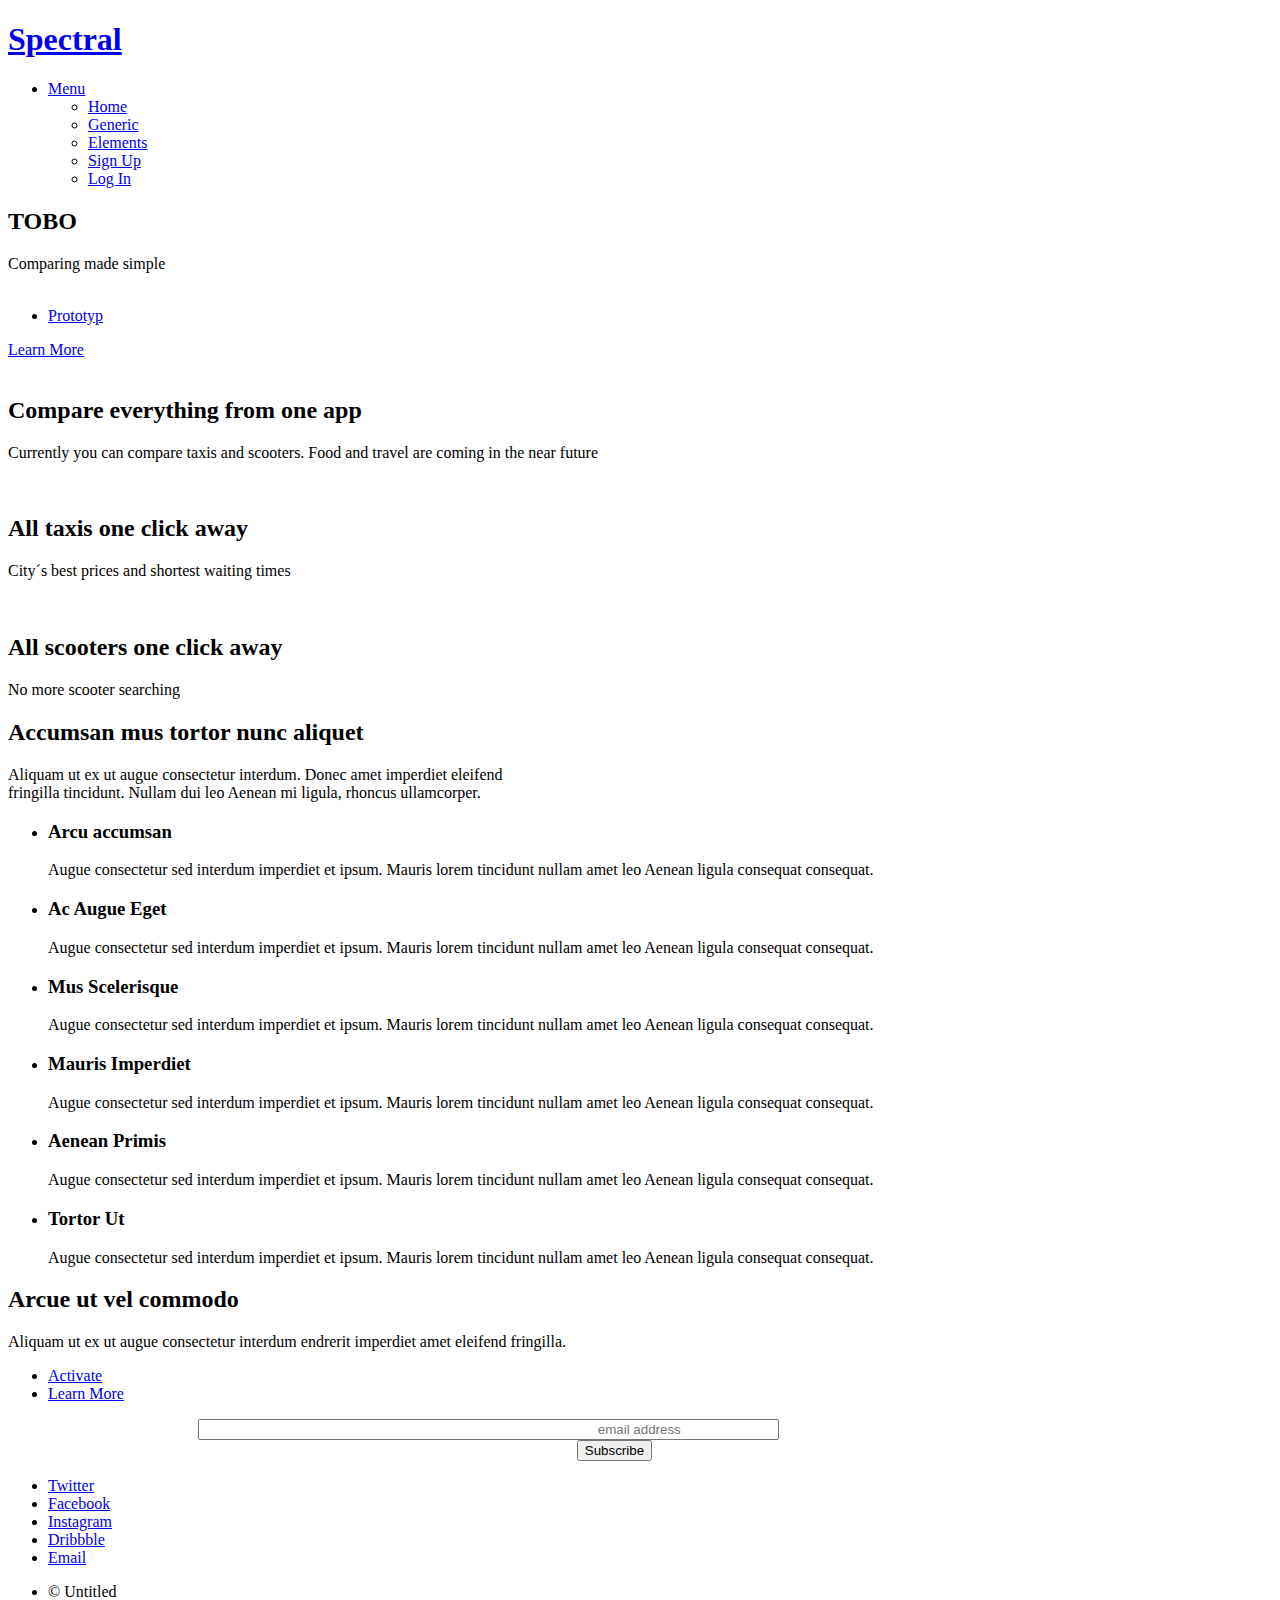
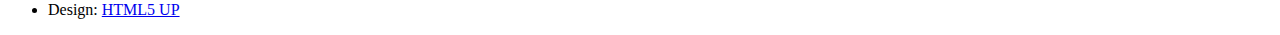
==== index.html @ f887eaf3 "Rename retroClothes.html to index.html" ====
<!DOCTYPE HTML>
<!--
	Spectral by HTML5 UP
	html5up.net | @ajlkn
	Free for personal and commercial use under the CCA 3.0 license (html5up.net/license)
-->
<html>
	<head>
		<title>Spectral by HTML5 UP</title>
		<meta charset="utf-8" />
		<meta name="viewport" content="width=device-width, initial-scale=1, user-scalable=no" />
		<link rel="stylesheet" href="assets/css/main.css" />
		<noscript><link rel="stylesheet" href="assets/css/noscript.css" /></noscript>


	</head>
	<body class="landing is-preload">

		<!-- Page Wrapper -->
			<div id="page-wrapper">

				<!-- Header -->
					<header id="header" class="alt">
						<h1><a href="index.html">Spectral</a></h1>
						<nav id="nav">
							<ul>
								<li class="special">
									<a href="#menu" class="menuToggle"><span>Menu</span></a>
									<div id="menu">
										<ul>
											<li><a href="index.html">Home</a></li>
											<li><a href="generic.html">Generic</a></li>
											<li><a href="elements.html">Elements</a></li>
											<li><a href="#">Sign Up</a></li>
											<li><a href="#">Log In</a></li>
										</ul>
									</div>
								</li>
							</ul>
						</nav>
					</header>

				<!-- Banner -->
					<section id="banner">
						<div class="inner">
							<h2>TOBO</h2>
							<p>Comparing made simple<br />
							<br />
							 </a></p>
							<ul class="actions special">
								<li><a href="https://www.figma.com/file/1Fi8ghWxecSUBvBiFcxGyB/Tobo?node-id=0%3A1" class="button primary">Prototyp</a></li>
							</ul>
						</div>
						<a href="#two" class="more scrolly">Learn More</a>
					</section>



				<!-- Two -->
					<section id="two" class="wrapper alt style2">
						<section class="spotlight">
							<div class="image"><img src="images/pic01.jpg" alt="" /></div><div class="content">
								<h2>Compare everything from one app<br />
								</h2>
								<p>Currently you can compare taxis and scooters. Food and travel are coming in the near future</p>
							</div>
						</section>
						<section class="spotlight">
							<div class="image"><img src="images/pic02.jpg" alt="" /></div><div class="content">
								<h2>All taxis one click away<br />
								</h2>
								<p>City´s best prices and shortest waiting times</p>
							</div>
						</section>
						<section class="spotlight">
							<div class="image"><img src="images/pic03.jpg" alt="" /></div><div class="content">
								<h2>All scooters one click away
								</h2>
								<p>No more scooter searching</p>
							</div>
						</section>
					</section>

				<!-- Three -->
					<section id="three" class="wrapper style3 special">
						<div class="inner">
							<header class="major">
								<h2>Accumsan mus tortor nunc aliquet</h2>
								<p>Aliquam ut ex ut augue consectetur interdum. Donec amet imperdiet eleifend<br />
								fringilla tincidunt. Nullam dui leo Aenean mi ligula, rhoncus ullamcorper.</p>
							</header>
							<ul class="features">
								<li class="icon fa-paper-plane">
									<h3>Arcu accumsan</h3>
									<p>Augue consectetur sed interdum imperdiet et ipsum. Mauris lorem tincidunt nullam amet leo Aenean ligula consequat consequat.</p>
								</li>
								<li class="icon solid fa-laptop">
									<h3>Ac Augue Eget</h3>
									<p>Augue consectetur sed interdum imperdiet et ipsum. Mauris lorem tincidunt nullam amet leo Aenean ligula consequat consequat.</p>
								</li>
								<li class="icon solid fa-code">
									<h3>Mus Scelerisque</h3>
									<p>Augue consectetur sed interdum imperdiet et ipsum. Mauris lorem tincidunt nullam amet leo Aenean ligula consequat consequat.</p>
								</li>
								<li class="icon solid fa-headphones-alt">
									<h3>Mauris Imperdiet</h3>
									<p>Augue consectetur sed interdum imperdiet et ipsum. Mauris lorem tincidunt nullam amet leo Aenean ligula consequat consequat.</p>
								</li>
								<li class="icon fa-heart">
									<h3>Aenean Primis</h3>
									<p>Augue consectetur sed interdum imperdiet et ipsum. Mauris lorem tincidunt nullam amet leo Aenean ligula consequat consequat.</p>
								</li>
								<li class="icon fa-flag">
									<h3>Tortor Ut</h3>
									<p>Augue consectetur sed interdum imperdiet et ipsum. Mauris lorem tincidunt nullam amet leo Aenean ligula consequat consequat.</p>
								</li>
							</ul>
						</div>
					</section>

				<!-- CTA -->
					<section id="cta" class="wrapper style4">
						<div class="inner">
							<header>
								<h2>Arcue ut vel commodo</h2>
								<p>Aliquam ut ex ut augue consectetur interdum endrerit imperdiet amet eleifend fringilla.</p>
							</header>
							<ul class="actions stacked">
								<li><a href="#" class="button fit primary">Activate</a></li>
								<li><a href="#" class="button fit">Learn More</a></li>
							</ul>
						</div>

<div id="mc_embed_signup",">
<form action="https://github.us18.list-manage.com/subscribe/post?u=b7406a3028d9f84691d7f7e9d&amp;id=0573fe9716" method="post" id="mc-embedded-subscribe-form" name="mc-embedded-subscribe-form" class="validate" target="_blank" novalidate>
    <div id="mc_embed_signup_scroll" style= "padding-left:15%; padding-right:15%">
	<input type="email" value="" name="EMAIL" class="email" id="mce-EMAIL" placeholder="email address" required style= "padding-left:45%">
    <!-- real people should not fill this in and expect good things - do not remove this or risk form bot signups-->
    <div style="position: absolute; left: -5000px;" aria-hidden="true"><input type="text" name="b_b7406a3028d9f84691d7f7e9d_0573fe9716" tabindex="-1" value=""></div>
	</div>
    <div class="clear", style= "padding-left:45%"><input type="submit" value="Subscribe" name="subscribe" id="mc-embedded-subscribe" class="button"></div>
    
</form>
</div>

<!--End mc_embed_signup-->

				<!-- Footer -->
					<footer id="footer">
						<ul class="icons">
							<li><a href="#" class="icon brands fa-twitter"><span class="label">Twitter</span></a></li>
							<li><a href="#" class="icon brands fa-facebook-f"><span class="label">Facebook</span></a></li>
							<li><a href="#" class="icon brands fa-instagram"><span class="label">Instagram</span></a></li>
							<li><a href="#" class="icon brands fa-dribbble"><span class="label">Dribbble</span></a></li>
							<li><a href="#" class="icon solid fa-envelope"><span class="label">Email</span></a></li>
						</ul>
						<ul class="copyright">
							<li>&copy; Untitled</li><li>Design: <a href="http://html5up.net">HTML5 UP</a></li>
						</ul>
					</footer>

			</div>

		<!-- Scripts -->
			<script src="assets/js/jquery.min.js"></script>
			<script src="assets/js/jquery.scrollex.min.js"></script>
			<script src="assets/js/jquery.scrolly.min.js"></script>
			<script src="assets/js/browser.min.js"></script>
			<script src="assets/js/breakpoints.min.js"></script>
			<script src="assets/js/util.js"></script>
			<script src="assets/js/main.js"></script>

	</body>
</html>
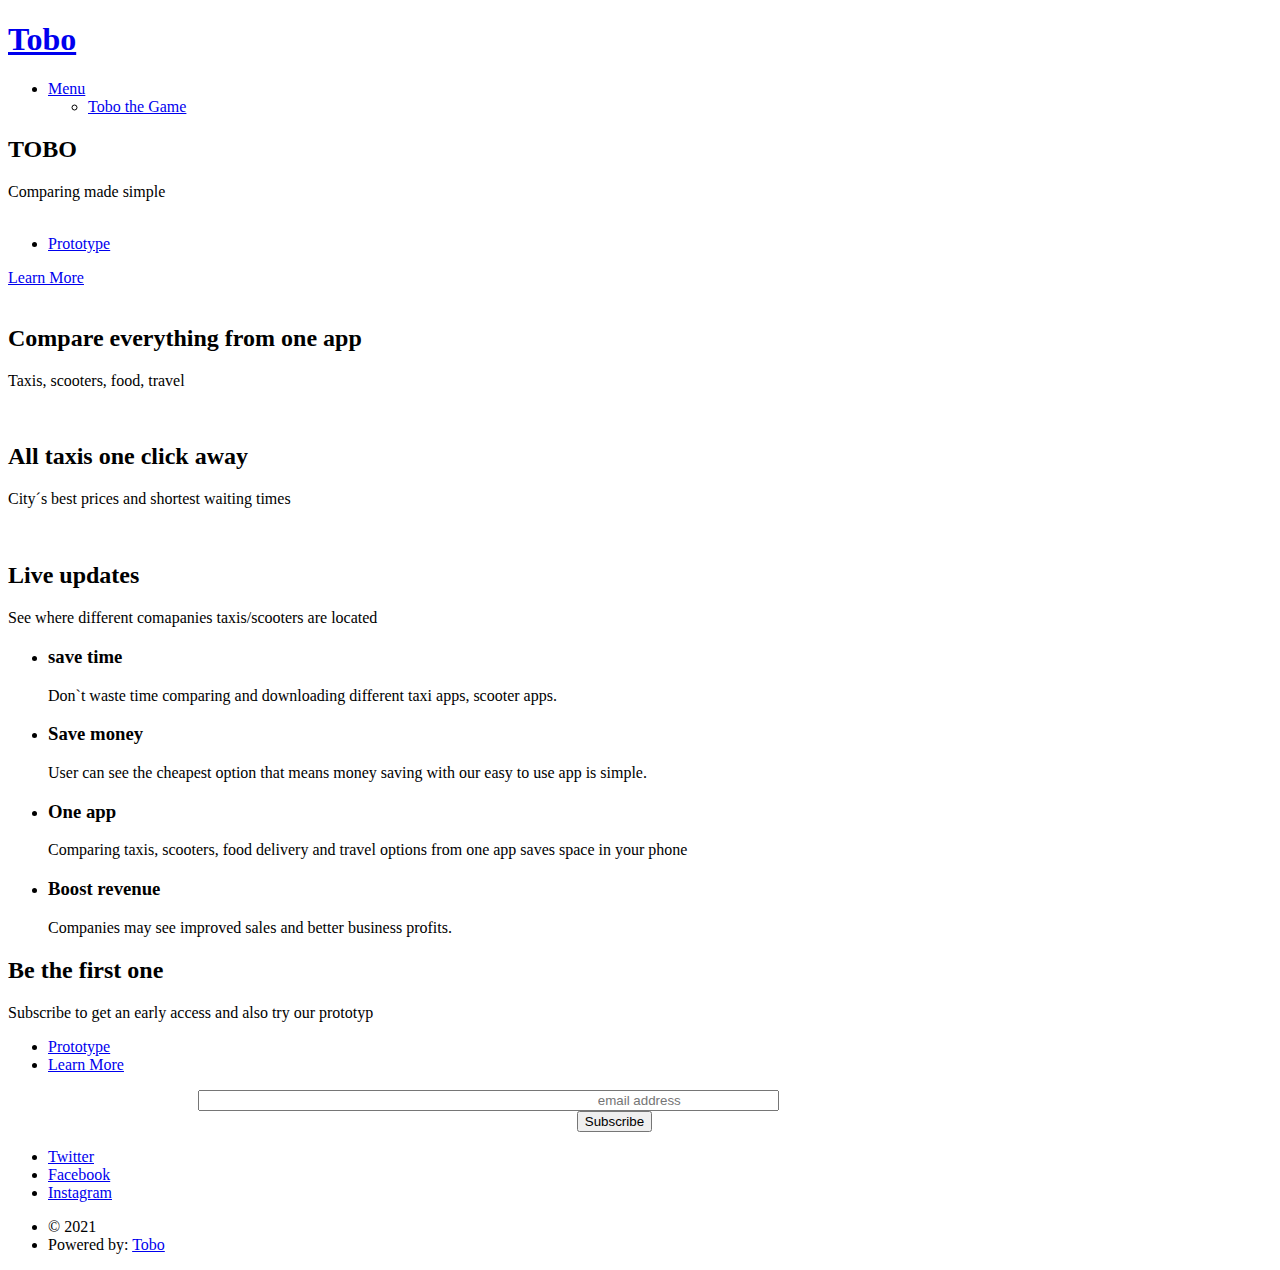
==== commit 4d1da0e5: "Rename Tobo/index.html to index.html" ====
--- a/index.html
+++ b/index.html
@@ -6,12 +6,21 @@
 -->
 <html>
 	<head>
-		<title>Spectral by HTML5 UP</title>
+		<title>Tobo</title>
 		<meta charset="utf-8" />
 		<meta name="viewport" content="width=device-width, initial-scale=1, user-scalable=no" />
 		<link rel="stylesheet" href="assets/css/main.css" />
 		<noscript><link rel="stylesheet" href="assets/css/noscript.css" /></noscript>
+		<script src="https://code.jquery.com/jquery-3.5.0.js"></script>
+		<!-- Global site tag (gtag.js) - Google Analytics -->
+		<script async src="https://www.googletagmanager.com/gtag/js?id=G-EJPF7W5086"></script>
+		<script>
+		  window.dataLayer = window.dataLayer || [];
+		  function gtag(){dataLayer.push(arguments);}
+		  gtag('js', new Date());
 
+		  gtag('config', 'G-EJPF7W5086');
+		</script>
 
 	</head>
 	<body class="landing is-preload">
@@ -21,20 +30,20 @@
 
 				<!-- Header -->
 					<header id="header" class="alt">
-						<h1><a href="index.html">Spectral</a></h1>
+						<h1><a href="index.html">Tobo</a></h1>
 						<nav id="nav">
 							<ul>
 								<li class="special">
 									<a href="#menu" class="menuToggle"><span>Menu</span></a>
 									<div id="menu">
 										<ul>
-											<li><a href="index.html">Home</a></li>
-											<li><a href="generic.html">Generic</a></li>
+											<li><a href="ToboTheGame.html">Tobo the Game</a></li>
+											<!-- <li><a href="generic.html">Generic</a></li>
 											<li><a href="elements.html">Elements</a></li>
 											<li><a href="#">Sign Up</a></li>
-											<li><a href="#">Log In</a></li>
+											<li><a href="#">Log In</a></li>-->
 										</ul>
-									</div>
+									</div> 
 								</li>
 							</ul>
 						</nav>
@@ -47,8 +56,11 @@
 							<p>Comparing made simple<br />
 							<br />
 							 </a></p>
+							<!--<ul class="actions special">
+								<li><a href="https://www.figma.com/file/1Fi8ghWxecSUBvBiFcxGyB/Tobo?node-id=0%3A1" class="button primary">Prototype</a></li>
+							</ul> -->
 							<ul class="actions special">
-								<li><a href="https://www.figma.com/file/1Fi8ghWxecSUBvBiFcxGyB/Tobo?node-id=0%3A1" class="button primary">Prototyp</a></li>
+								<li><a href="https://simplytobo.github.io/tobo/" class="button primary">Prototype</a></li>
 							</ul>
 						</div>
 						<a href="#two" class="more scrolly">Learn More</a>
@@ -62,7 +74,7 @@
 							<div class="image"><img src="images/pic01.jpg" alt="" /></div><div class="content">
 								<h2>Compare everything from one app<br />
 								</h2>
-								<p>Currently you can compare taxis and scooters. Food and travel are coming in the near future</p>
+								<p>Taxis, scooters, food, travel </p>
 							</div>
 						</section>
 						<section class="spotlight">
@@ -74,9 +86,9 @@
 						</section>
 						<section class="spotlight">
 							<div class="image"><img src="images/pic03.jpg" alt="" /></div><div class="content">
-								<h2>All scooters one click away
+								<h2>Live updates
 								</h2>
-								<p>No more scooter searching</p>
+								<p>See where different comapanies taxis/scooters are located</p>
 							</div>
 						</section>
 					</section>
@@ -84,36 +96,25 @@
 				<!-- Three -->
 					<section id="three" class="wrapper style3 special">
 						<div class="inner">
-							<header class="major">
-								<h2>Accumsan mus tortor nunc aliquet</h2>
-								<p>Aliquam ut ex ut augue consectetur interdum. Donec amet imperdiet eleifend<br />
-								fringilla tincidunt. Nullam dui leo Aenean mi ligula, rhoncus ullamcorper.</p>
-							</header>
+
 							<ul class="features">
 								<li class="icon fa-paper-plane">
-									<h3>Arcu accumsan</h3>
-									<p>Augue consectetur sed interdum imperdiet et ipsum. Mauris lorem tincidunt nullam amet leo Aenean ligula consequat consequat.</p>
+									<h3>save time</h3>
+									<p>Don`t waste time comparing and downloading different taxi apps, scooter apps.</p>
 								</li>
 								<li class="icon solid fa-laptop">
-									<h3>Ac Augue Eget</h3>
-									<p>Augue consectetur sed interdum imperdiet et ipsum. Mauris lorem tincidunt nullam amet leo Aenean ligula consequat consequat.</p>
+									<h3>Save money</h3>
+									<p>User can see the cheapest option that means money saving with our easy to use app is simple. </p>
 								</li>
 								<li class="icon solid fa-code">
-									<h3>Mus Scelerisque</h3>
-									<p>Augue consectetur sed interdum imperdiet et ipsum. Mauris lorem tincidunt nullam amet leo Aenean ligula consequat consequat.</p>
+									<h3>One app</h3>
+									<p>Comparing taxis, scooters, food delivery and travel options from one app saves space in your phone</p>
 								</li>
 								<li class="icon solid fa-headphones-alt">
-									<h3>Mauris Imperdiet</h3>
-									<p>Augue consectetur sed interdum imperdiet et ipsum. Mauris lorem tincidunt nullam amet leo Aenean ligula consequat consequat.</p>
+									<h3>Boost revenue</h3>
+									<p>Companies may see improved sales and better business profits.</p>
 								</li>
-								<li class="icon fa-heart">
-									<h3>Aenean Primis</h3>
-									<p>Augue consectetur sed interdum imperdiet et ipsum. Mauris lorem tincidunt nullam amet leo Aenean ligula consequat consequat.</p>
-								</li>
-								<li class="icon fa-flag">
-									<h3>Tortor Ut</h3>
-									<p>Augue consectetur sed interdum imperdiet et ipsum. Mauris lorem tincidunt nullam amet leo Aenean ligula consequat consequat.</p>
-								</li>
+							
 							</ul>
 						</div>
 					</section>
@@ -122,40 +123,55 @@
 					<section id="cta" class="wrapper style4">
 						<div class="inner">
 							<header>
-								<h2>Arcue ut vel commodo</h2>
-								<p>Aliquam ut ex ut augue consectetur interdum endrerit imperdiet amet eleifend fringilla.</p>
+								<h2>Be the first one</h2>
+								<p>Subscribe to get an early access and also try our prototyp</p>
 							</header>
 							<ul class="actions stacked">
-								<li><a href="#" class="button fit primary">Activate</a></li>
+								<li><a href="https://www.figma.com/proto/1Fi8ghWxecSUBvBiFcxGyB/Tobo?node-id=1%3A293&scaling=scale-down" class="button fit primary">Prototype</a></li>
 								<li><a href="#" class="button fit">Learn More</a></li>
 							</ul>
 						</div>
+						<div id="myDIV">
+						</div>
+						<div id="mc_embed_signup",">
+							<form action="https://github.us18.list-manage.com/subscribe/post?u=b7406a3028d9f84691d7f7e9d&amp;id=0573fe9716" method="post" id="mc-embedded-subscribe-form" name="mc-embedded-subscribe-form" class="validate" target="_blank" novalidate>
+										<div id="mc_embed_signup_scroll" style= "padding-left:15%; padding-right:15%">
+										<input type="email" value="" name="EMAIL" class="email" id="mce-EMAIL" placeholder="email address" required style= "padding-left:45%">
+										<!-- real people should not fill this in and expect good things - do not remove this or risk form bot signups-->
+										<div style="position: absolute; left: -5000px;" aria-hidden="true"><input type="text" name="b_b7406a3028d9f84691d7f7e9d_0573fe9716" tabindex="-1" value=""></div>
+										</div>
+								<div class="clear", style= "padding-left:45%"><input type="submit" value="Subscribe" name="subscribe" id="mc-embedded-subscribe" onclick="Sremove()" class="button"></div>
 
-<div id="mc_embed_signup",">
-<form action="https://github.us18.list-manage.com/subscribe/post?u=b7406a3028d9f84691d7f7e9d&amp;id=0573fe9716" method="post" id="mc-embedded-subscribe-form" name="mc-embedded-subscribe-form" class="validate" target="_blank" novalidate>
-    <div id="mc_embed_signup_scroll" style= "padding-left:15%; padding-right:15%">
-	<input type="email" value="" name="EMAIL" class="email" id="mce-EMAIL" placeholder="email address" required style= "padding-left:45%">
-    <!-- real people should not fill this in and expect good things - do not remove this or risk form bot signups-->
-    <div style="position: absolute; left: -5000px;" aria-hidden="true"><input type="text" name="b_b7406a3028d9f84691d7f7e9d_0573fe9716" tabindex="-1" value=""></div>
-	</div>
-    <div class="clear", style= "padding-left:45%"><input type="submit" value="Subscribe" name="subscribe" id="mc-embedded-subscribe" class="button"></div>
-    
-</form>
-</div>
+							</form>
+						</div>
+<script>
+el = document.getElementById("mc_embed_signup");
+function Sremove(){
+setTimeout(function(){
+el.remove();
+var para = document.createElement("p");
+para.innerHTML = "Thank you for subscribing!";
+console.log(para);
+document.getElementById("myDIV").appendChild(para);
+}, 100)
+}
+
+
+</script>
 
 <!--End mc_embed_signup-->
 
 				<!-- Footer -->
 					<footer id="footer">
 						<ul class="icons">
-							<li><a href="#" class="icon brands fa-twitter"><span class="label">Twitter</span></a></li>
-							<li><a href="#" class="icon brands fa-facebook-f"><span class="label">Facebook</span></a></li>
-							<li><a href="#" class="icon brands fa-instagram"><span class="label">Instagram</span></a></li>
-							<li><a href="#" class="icon brands fa-dribbble"><span class="label">Dribbble</span></a></li>
-							<li><a href="#" class="icon solid fa-envelope"><span class="label">Email</span></a></li>
+							<li><a href="https://twitter.com/elonmusk" class="icon brands fa-twitter"><span class="label">Twitter</span></a></li>
+							<li><a href="https://www.facebook.com/Tobo-102965098347742Tobo" class="icon brands fa-facebook-f"><span class="label">Facebook</span></a></li>
+							<li><a href="https://www.instagram.com/simply_tobo/" class="icon brands fa-instagram"><span class="label">Instagram</span></a></li>
+							<!-- <li><a href="#" class="icon brands fa-dribbble"><span class="label">Dribbble</span></a></li>
+							<li><a href="#" class="icon solid fa-envelope"><span class="label">Email</span></a></li>-->
 						</ul>
 						<ul class="copyright">
-							<li>&copy; Untitled</li><li>Design: <a href="http://html5up.net">HTML5 UP</a></li>
+							<li>&copy; 2021</li><li>Powered by: <a href="https://www.facebook.com/Tobo-102965098347742Tobo">Tobo</a></li>
 						</ul>
 					</footer>
 
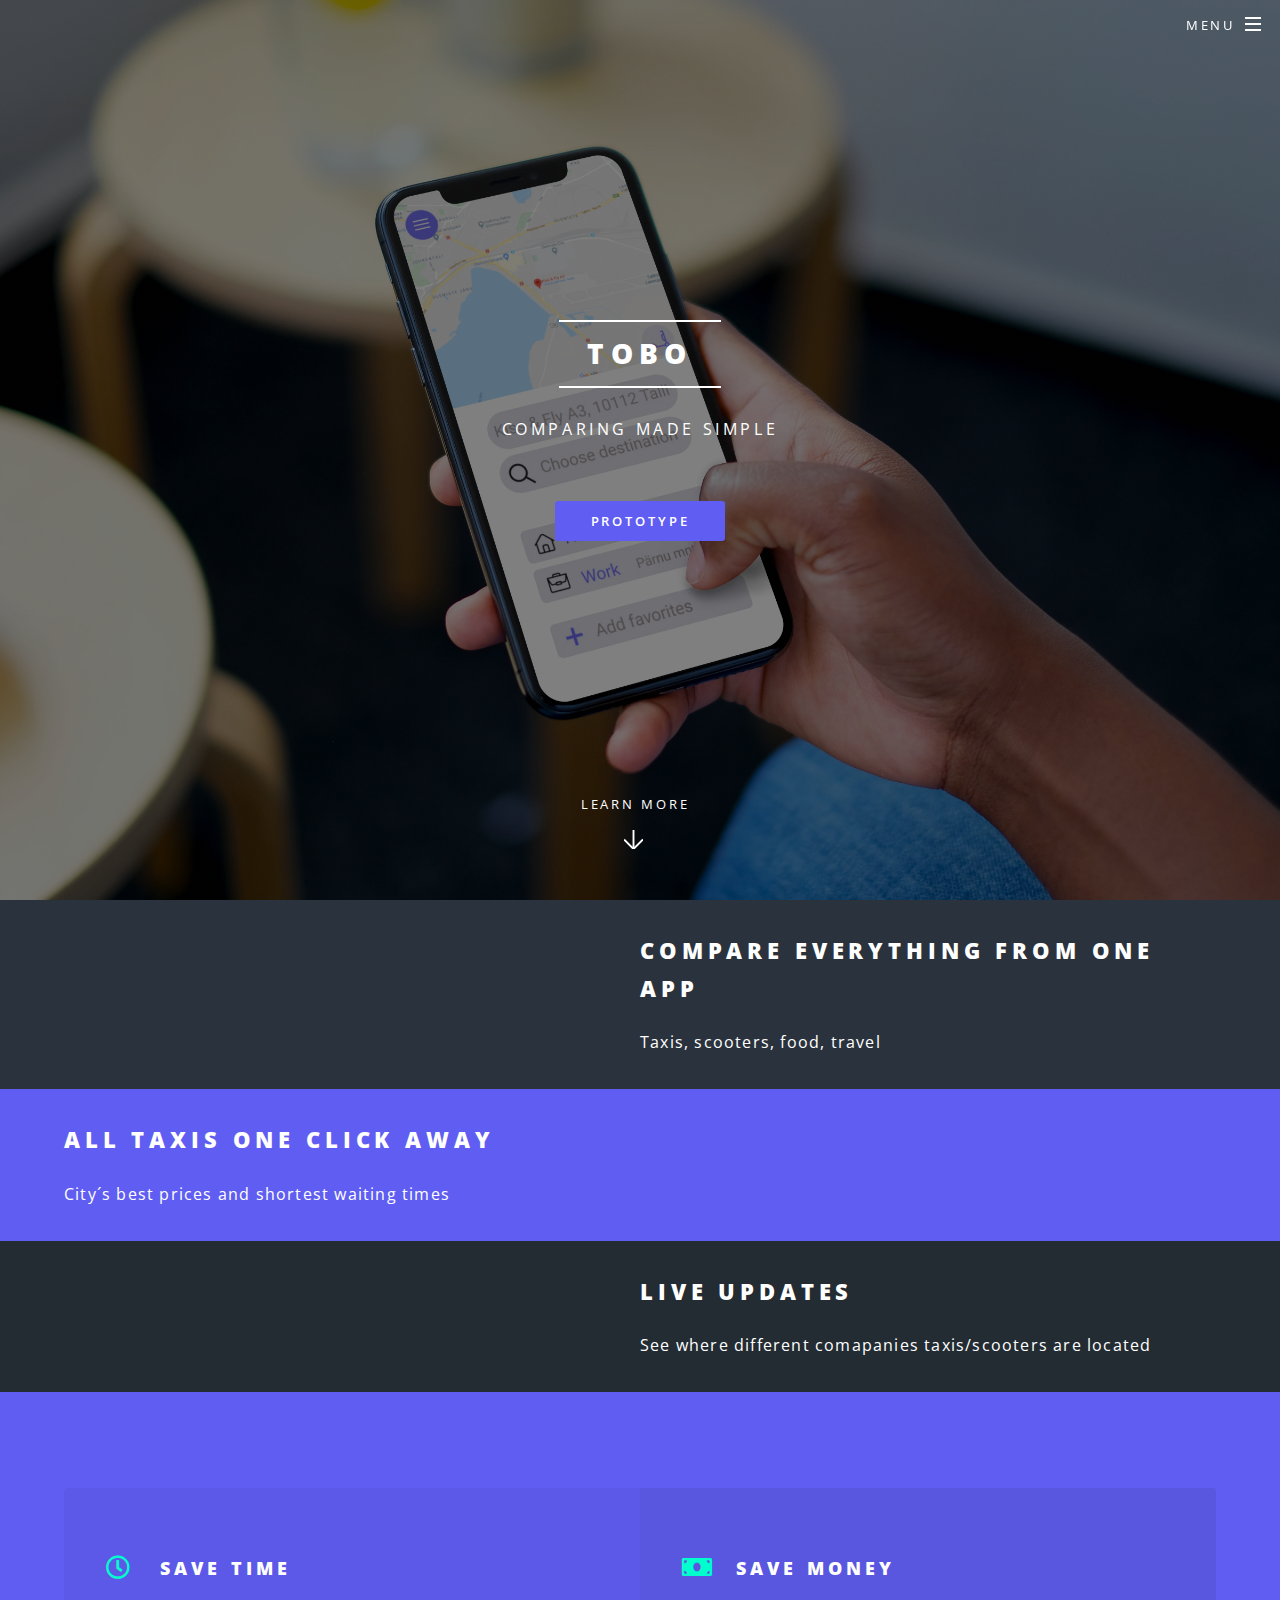
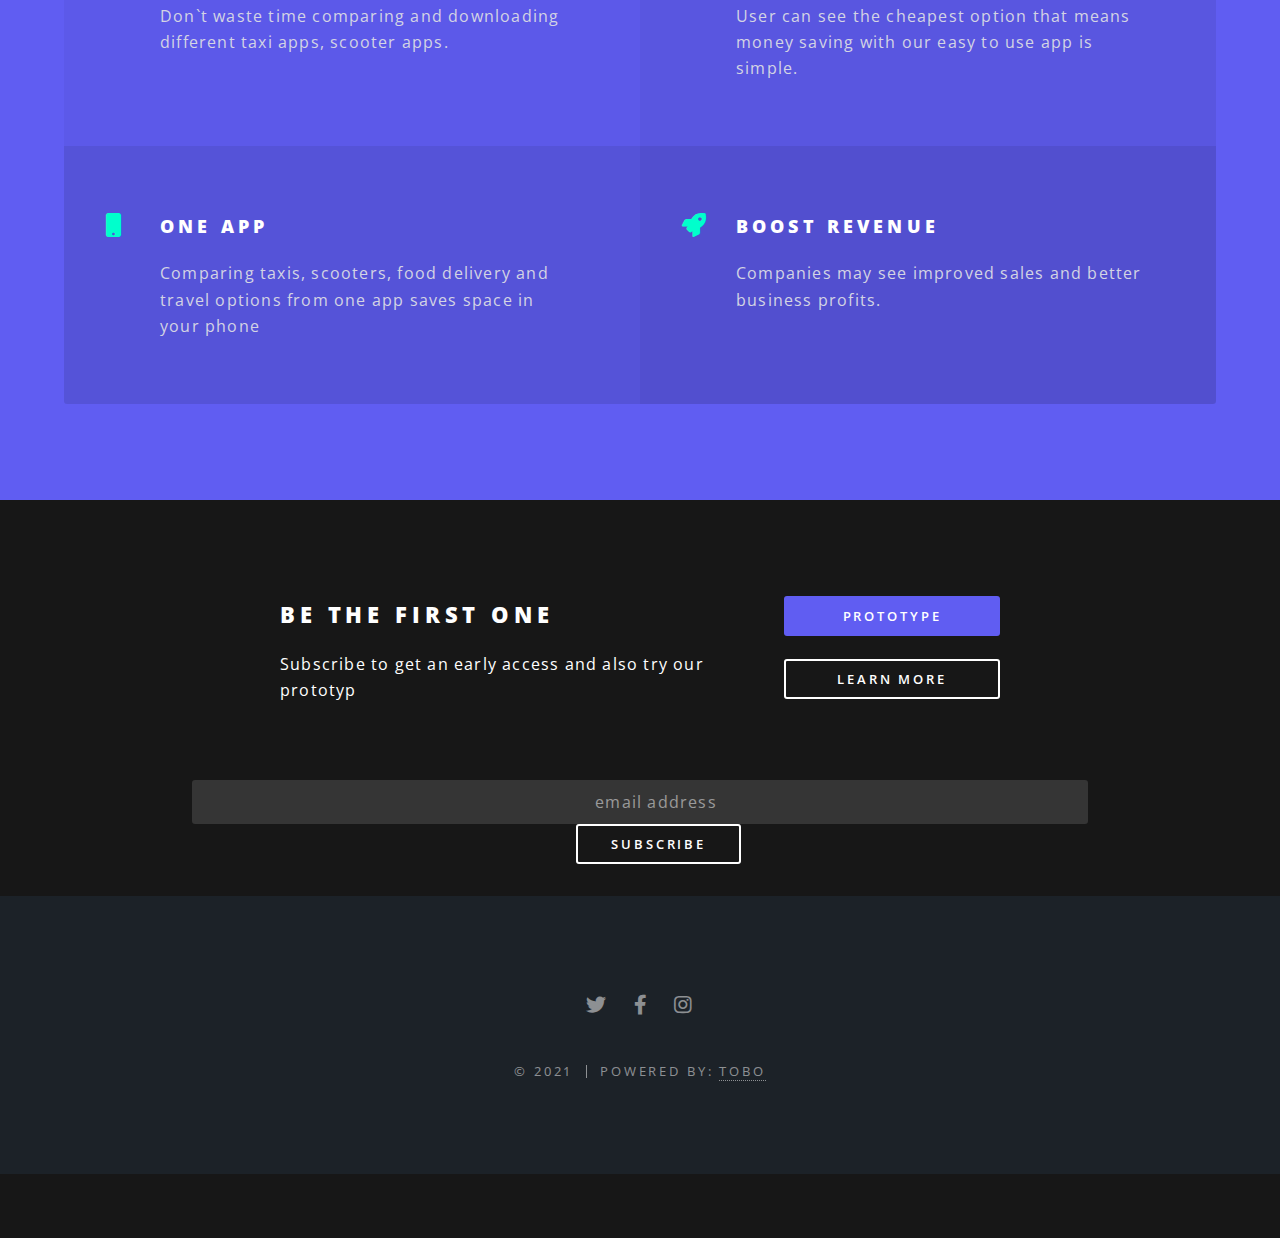
==== commit c1bd4018: "Update index.html" ====
--- a/index.html
+++ b/index.html
@@ -9,8 +9,8 @@
 		<title>Tobo</title>
 		<meta charset="utf-8" />
 		<meta name="viewport" content="width=device-width, initial-scale=1, user-scalable=no" />
-		<link rel="stylesheet" href="assets/css/main.css" />
-		<noscript><link rel="stylesheet" href="assets/css/noscript.css" /></noscript>
+		<link rel="stylesheet" href="Tobo/assets/css/main.css" />
+		<noscript><link rel="stylesheet" href="Tobo/assets/css/noscript.css" /></noscript>
 		<script src="https://code.jquery.com/jquery-3.5.0.js"></script>
 		<!-- Global site tag (gtag.js) - Google Analytics -->
 		<script async src="https://www.googletagmanager.com/gtag/js?id=G-EJPF7W5086"></script>
@@ -178,13 +178,13 @@
 			</div>
 
 		<!-- Scripts -->
-			<script src="assets/js/jquery.min.js"></script>
-			<script src="assets/js/jquery.scrollex.min.js"></script>
-			<script src="assets/js/jquery.scrolly.min.js"></script>
-			<script src="assets/js/browser.min.js"></script>
-			<script src="assets/js/breakpoints.min.js"></script>
-			<script src="assets/js/util.js"></script>
-			<script src="assets/js/main.js"></script>
+			<script src="Tobo/assets/js/jquery.min.js"></script>
+			<script src="Tobo/assets/js/jquery.scrollex.min.js"></script>
+			<script src="Tobo/assets/js/jquery.scrolly.min.js"></script>
+			<script src="Tobo/assets/js/browser.min.js"></script>
+			<script src="Tobo/assets/js/breakpoints.min.js"></script>
+			<script src="Tobo/assets/js/util.js"></script>
+			<script src="Tobo/assets/js/main.js"></script>
 
 	</body>
 </html>
--- a/Tobo/assets/css/main.css
+++ b/Tobo/assets/css/main.css
@@ -0,0 +1,4018 @@
+@import url(fontawesome-all.min.css);
+@import url("https://fonts.googleapis.com/css?family=Open+Sans:400,400italic,600,600italic,800,800italic");
+
+/*
+	Spectral by HTML5 UP
+	html5up.net | @ajlkn
+	Free for personal and commercial use under the CCA 3.0 license (html5up.net/license)
+*/
+
+
+/*
+ Changes made by Tobo
+*/
+.ToboTheGame{
+  display: flex;
+  align-items: center;
+  justify-content: center;
+}
+html, body, div, span, applet, object,
+iframe, h1, h2, h3, h4, h5, h6, p, blockquote,
+pre, a, abbr, acronym, address, big, cite,
+code, del, dfn, em, img, ins, kbd, q, s, samp,
+small, strike, strong, sub, sup, tt, var, b,
+u, i, center, dl, dt, dd, ol, ul, li, fieldset,
+form, label, legend, table, caption, tbody,
+tfoot, thead, tr, th, td, article, aside,
+canvas, details, embed, figure, figcaption,
+footer, header, hgroup, menu, nav, output, ruby,
+section, summary, time, mark, audio, video {
+	margin: 0;
+	padding: 0;
+	border: 0;
+	font-size: 100%;
+	font: inherit;
+	vertical-align: baseline;}
+
+article, aside, details, figcaption, figure,
+footer, header, hgroup, menu, nav, section {
+	display: block;}
+
+body {
+	line-height: 1;
+}
+
+
+ol, ul {
+	list-style: none;
+}
+
+blockquote, q {
+	quotes: none;
+}
+
+	blockquote:before, blockquote:after, q:before, q:after {
+		content: '';
+		content: none;
+	}
+
+table {
+	border-collapse: collapse;
+	border-spacing: 0;
+}
+
+body {
+	-webkit-text-size-adjust: none;
+}
+
+mark {
+	background-color: transparent;
+	color: inherit;
+}
+
+input::-moz-focus-inner {
+	border: 0;
+	padding: 0;
+}
+
+input, select, textarea {
+	-moz-appearance: none;
+	-webkit-appearance: none;
+	-ms-appearance: none;
+	appearance: none;
+}
+#myDIV{
+	display: flex;
+	justify-content: center;
+	color:#605DF2;
+	padding: 20px;
+	text-transform: uppercase;
+	font-size: 1.5em;
+	
+}
+/* Basic */
+
+	@-ms-viewport {
+		width: device-width;
+	}
+
+	html {
+		box-sizing: border-box;
+	}
+
+	*, *:before, *:after {
+		box-sizing: inherit;
+	}
+
+	body {
+		background: #2e3842;
+	}
+
+		body.is-preload *, body.is-preload *:before, body.is-preload *:after {
+			-moz-animation: none !important;
+			-webkit-animation: none !important;
+			-ms-animation: none !important;
+			animation: none !important;
+			-moz-transition: none !important;
+			-webkit-transition: none !important;
+			-ms-transition: none !important;
+			transition: none !important;
+		}
+
+	body, input, select, textarea {
+		color: #fff;
+		font-family: "Open Sans", Helvetica, sans-serif;
+		font-size: 15pt;
+		font-weight: 400;
+		letter-spacing: 0.075em;
+		line-height: 1.65em;
+	}
+
+		@media screen and (max-width: 1680px) {
+
+			body, input, select, textarea {
+				font-size: 13pt;
+			}
+
+		}
+
+		@media screen and (max-width: 1280px) {
+
+			body, input, select, textarea {
+				font-size: 12pt;
+			}
+
+		}
+
+		@media screen and (max-width: 736px) {
+
+			body, input, select, textarea {
+				font-size: 11pt;
+				letter-spacing: 0.0375em;
+			}
+
+		}
+
+	a {
+		-moz-transition: color 0.2s ease, border-bottom-color 0.2s ease;
+		-webkit-transition: color 0.2s ease, border-bottom-color 0.2s ease;
+		-ms-transition: color 0.2s ease, border-bottom-color 0.2s ease;
+		transition: color 0.2s ease, border-bottom-color 0.2s ease;
+		border-bottom: dotted 1px;
+		color: inherit;
+		text-decoration: none;
+	}
+
+		a:hover {
+			border-bottom-color: transparent;
+		}
+
+	strong, b {
+		color: #fff;
+		font-weight: 600;
+	}
+
+	em, i {
+		font-style: italic;
+	}
+
+	p {
+		margin: 0 0 2em 0;
+	}
+
+	h1, h2, h3, h4, h5, h6 {
+		color: #fff;
+		font-weight: 800;
+		letter-spacing: 0.225em;
+		line-height: 1em;
+		margin: 0 0 1em 0;
+		text-transform: uppercase;
+	}
+
+		h1 a, h2 a, h3 a, h4 a, h5 a, h6 a {
+			color: inherit;
+			text-decoration: none;
+		}
+
+	h2 {
+		font-size: 1.35em;
+		line-height: 1.75em;
+	}
+
+		@media screen and (max-width: 736px) {
+
+			h2 {
+				font-size: 1.1em;
+				line-height: 1.65em;
+			}
+
+		}
+
+	h3 {
+		font-size: 1.15em;
+		line-height: 1.75em;
+	}
+
+		@media screen and (max-width: 736px) {
+
+			h3 {
+				font-size: 1em;
+				line-height: 1.65em;
+			}
+
+		}
+
+	h4 {
+		font-size: 1em;
+		line-height: 1.5em;
+	}
+
+	h5 {
+		font-size: 0.8em;
+		line-height: 1.5em;
+	}
+
+	h6 {
+		font-size: 0.7em;
+		line-height: 1.5em;
+	}
+
+	sub {
+		font-size: 0.8em;
+		position: relative;
+		top: 0.5em;
+	}
+
+	sup {
+		font-size: 0.8em;
+		position: relative;
+		top: -0.5em;
+	}
+
+	hr {
+		border: 0;
+		border-bottom: solid 2px #fff;
+		margin: 3em 0;
+	}
+
+		hr.major {
+			margin: 4.5em 0;
+		}
+
+	blockquote {
+		border-left: solid 4px #fff;
+		font-style: italic;
+		margin: 0 0 2em 0;
+		padding: 0.5em 0 0.5em 2em;
+	}
+
+	code {
+		background: rgba(144, 144, 144, 0.25);
+		border-radius: 3px;
+		font-family: "Courier New", monospace;
+		font-size: 0.9em;
+		letter-spacing: 0;
+		margin: 0 0.25em;
+		padding: 0.25em 0.65em;
+	}
+
+	pre {
+		-webkit-overflow-scrolling: touch;
+		font-family: "Courier New", monospace;
+		font-size: 0.9em;
+		margin: 0 0 2em 0;
+	}
+
+		pre code {
+			display: block;
+			line-height: 1.75em;
+			padding: 1em 1.5em;
+			overflow-x: auto;
+		}
+
+	.align-left {
+		text-align: left;
+	}
+
+	.align-center {
+		text-align: center;
+	}
+
+	.align-right {
+		text-align: right;
+	}
+
+/* Row */
+
+	.row {
+		display: flex;
+		flex-wrap: wrap;
+		box-sizing: border-box;
+		align-items: stretch;
+	}
+
+		.row > * {
+			box-sizing: border-box;
+		}
+
+		.row.gtr-uniform > * > :last-child {
+			margin-bottom: 0;
+		}
+
+		.row.aln-left {
+			justify-content: flex-start;
+		}
+
+		.row.aln-center {
+			justify-content: center;
+		}
+
+		.row.aln-right {
+			justify-content: flex-end;
+		}
+
+		.row.aln-top {
+			align-items: flex-start;
+		}
+
+		.row.aln-middle {
+			align-items: center;
+		}
+
+		.row.aln-bottom {
+			align-items: flex-end;
+		}
+
+		.row > .imp {
+			order: -1;
+		}
+
+		.row > .col-1 {
+			width: 8.33333%;
+		}
+
+		.row > .off-1 {
+			margin-left: 8.33333%;
+		}
+
+		.row > .col-2 {
+			width: 16.66667%;
+		}
+
+		.row > .off-2 {
+			margin-left: 16.66667%;
+		}
+
+		.row > .col-3 {
+			width: 25%;
+		}
+
+		.row > .off-3 {
+			margin-left: 25%;
+		}
+
+		.row > .col-4 {
+			width: 33.33333%;
+		}
+
+		.row > .off-4 {
+			margin-left: 33.33333%;
+		}
+
+		.row > .col-5 {
+			width: 41.66667%;
+		}
+
+		.row > .off-5 {
+			margin-left: 41.66667%;
+		}
+
+		.row > .col-6 {
+			width: 50%;
+		}
+
+		.row > .off-6 {
+			margin-left: 50%;
+		}
+
+		.row > .col-7 {
+			width: 58.33333%;
+		}
+
+		.row > .off-7 {
+			margin-left: 58.33333%;
+		}
+
+		.row > .col-8 {
+			width: 66.66667%;
+		}
+
+		.row > .off-8 {
+			margin-left: 66.66667%;
+		}
+
+		.row > .col-9 {
+			width: 75%;
+		}
+
+		.row > .off-9 {
+			margin-left: 75%;
+		}
+
+		.row > .col-10 {
+			width: 83.33333%;
+		}
+
+		.row > .off-10 {
+			margin-left: 83.33333%;
+		}
+
+		.row > .col-11 {
+			width: 91.66667%;
+		}
+
+		.row > .off-11 {
+			margin-left: 91.66667%;
+		}
+
+		.row > .col-12 {
+			width: 100%;
+		}
+
+		.row > .off-12 {
+			margin-left: 100%;
+		}
+
+		.row.gtr-0 {
+			margin-top: 0;
+			margin-left: 0em;
+		}
+
+			.row.gtr-0 > * {
+				padding: 0 0 0 0em;
+			}
+
+			.row.gtr-0.gtr-uniform {
+				margin-top: 0em;
+			}
+
+				.row.gtr-0.gtr-uniform > * {
+					padding-top: 0em;
+				}
+
+		.row.gtr-25 {
+			margin-top: 0;
+			margin-left: -0.375em;
+		}
+
+			.row.gtr-25 > * {
+				padding: 0 0 0 0.375em;
+			}
+
+			.row.gtr-25.gtr-uniform {
+				margin-top: -0.375em;
+			}
+
+				.row.gtr-25.gtr-uniform > * {
+					padding-top: 0.375em;
+				}
+
+		.row.gtr-50 {
+			margin-top: 0;
+			margin-left: -0.75em;
+		}
+
+			.row.gtr-50 > * {
+				padding: 0 0 0 0.75em;
+			}
+
+			.row.gtr-50.gtr-uniform {
+				margin-top: -0.75em;
+			}
+
+				.row.gtr-50.gtr-uniform > * {
+					padding-top: 0.75em;
+				}
+
+		.row {
+			margin-top: 0;
+			margin-left: -1.5em;
+		}
+
+			.row > * {
+				padding: 0 0 0 1.5em;
+			}
+
+			.row.gtr-uniform {
+				margin-top: -1.5em;
+			}
+
+				.row.gtr-uniform > * {
+					padding-top: 1.5em;
+				}
+
+		.row.gtr-150 {
+			margin-top: 0;
+			margin-left: -2.25em;
+		}
+
+			.row.gtr-150 > * {
+				padding: 0 0 0 2.25em;
+			}
+
+			.row.gtr-150.gtr-uniform {
+				margin-top: -2.25em;
+			}
+
+				.row.gtr-150.gtr-uniform > * {
+					padding-top: 2.25em;
+				}
+
+		.row.gtr-200 {
+			margin-top: 0;
+			margin-left: -3em;
+		}
+
+			.row.gtr-200 > * {
+				padding: 0 0 0 3em;
+			}
+
+			.row.gtr-200.gtr-uniform {
+				margin-top: -3em;
+			}
+
+				.row.gtr-200.gtr-uniform > * {
+					padding-top: 3em;
+				}
+
+		@media screen and (max-width: 1680px) {
+
+			.row {
+				display: flex;
+				flex-wrap: wrap;
+				box-sizing: border-box;
+				align-items: stretch;
+			}
+
+				.row > * {
+					box-sizing: border-box;
+				}
+
+				.row.gtr-uniform > * > :last-child {
+					margin-bottom: 0;
+				}
+
+				.row.aln-left {
+					justify-content: flex-start;
+				}
+
+				.row.aln-center {
+					justify-content: center;
+				}
+
+				.row.aln-right {
+					justify-content: flex-end;
+				}
+
+				.row.aln-top {
+					align-items: flex-start;
+				}
+
+				.row.aln-middle {
+					align-items: center;
+				}
+
+				.row.aln-bottom {
+					align-items: flex-end;
+				}
+
+				.row > .imp-xlarge {
+					order: -1;
+				}
+
+				.row > .col-1-xlarge {
+					width: 8.33333%;
+				}
+
+				.row > .off-1-xlarge {
+					margin-left: 8.33333%;
+				}
+
+				.row > .col-2-xlarge {
+					width: 16.66667%;
+				}
+
+				.row > .off-2-xlarge {
+					margin-left: 16.66667%;
+				}
+
+				.row > .col-3-xlarge {
+					width: 25%;
+				}
+
+				.row > .off-3-xlarge {
+					margin-left: 25%;
+				}
+
+				.row > .col-4-xlarge {
+					width: 33.33333%;
+				}
+
+				.row > .off-4-xlarge {
+					margin-left: 33.33333%;
+				}
+
+				.row > .col-5-xlarge {
+					width: 41.66667%;
+				}
+
+				.row > .off-5-xlarge {
+					margin-left: 41.66667%;
+				}
+
+				.row > .col-6-xlarge {
+					width: 50%;
+				}
+
+				.row > .off-6-xlarge {
+					margin-left: 50%;
+				}
+
+				.row > .col-7-xlarge {
+					width: 58.33333%;
+				}
+
+				.row > .off-7-xlarge {
+					margin-left: 58.33333%;
+				}
+
+				.row > .col-8-xlarge {
+					width: 66.66667%;
+				}
+
+				.row > .off-8-xlarge {
+					margin-left: 66.66667%;
+				}
+
+				.row > .col-9-xlarge {
+					width: 75%;
+				}
+
+				.row > .off-9-xlarge {
+					margin-left: 75%;
+				}
+
+				.row > .col-10-xlarge {
+					width: 83.33333%;
+				}
+
+				.row > .off-10-xlarge {
+					margin-left: 83.33333%;
+				}
+
+				.row > .col-11-xlarge {
+					width: 91.66667%;
+				}
+
+				.row > .off-11-xlarge {
+					margin-left: 91.66667%;
+				}
+
+				.row > .col-12-xlarge {
+					width: 100%;
+				}
+
+				.row > .off-12-xlarge {
+					margin-left: 100%;
+				}
+
+				.row.gtr-0 {
+					margin-top: 0;
+					margin-left: 0em;
+				}
+
+					.row.gtr-0 > * {
+						padding: 0 0 0 0em;
+					}
+
+					.row.gtr-0.gtr-uniform {
+						margin-top: 0em;
+					}
+
+						.row.gtr-0.gtr-uniform > * {
+							padding-top: 0em;
+						}
+
+				.row.gtr-25 {
+					margin-top: 0;
+					margin-left: -0.375em;
+				}
+
+					.row.gtr-25 > * {
+						padding: 0 0 0 0.375em;
+					}
+
+					.row.gtr-25.gtr-uniform {
+						margin-top: -0.375em;
+					}
+
+						.row.gtr-25.gtr-uniform > * {
+							padding-top: 0.375em;
+						}
+
+				.row.gtr-50 {
+					margin-top: 0;
+					margin-left: -0.75em;
+				}
+
+					.row.gtr-50 > * {
+						padding: 0 0 0 0.75em;
+					}
+
+					.row.gtr-50.gtr-uniform {
+						margin-top: -0.75em;
+					}
+
+						.row.gtr-50.gtr-uniform > * {
+							padding-top: 0.75em;
+						}
+
+				.row {
+					margin-top: 0;
+					margin-left: -1.5em;
+				}
+
+					.row > * {
+						padding: 0 0 0 1.5em;
+					}
+
+					.row.gtr-uniform {
+						margin-top: -1.5em;
+					}
+
+						.row.gtr-uniform > * {
+							padding-top: 1.5em;
+						}
+
+				.row.gtr-150 {
+					margin-top: 0;
+					margin-left: -2.25em;
+				}
+
+					.row.gtr-150 > * {
+						padding: 0 0 0 2.25em;
+					}
+
+					.row.gtr-150.gtr-uniform {
+						margin-top: -2.25em;
+					}
+
+						.row.gtr-150.gtr-uniform > * {
+							padding-top: 2.25em;
+						}
+
+				.row.gtr-200 {
+					margin-top: 0;
+					margin-left: -3em;
+				}
+
+					.row.gtr-200 > * {
+						padding: 0 0 0 3em;
+					}
+
+					.row.gtr-200.gtr-uniform {
+						margin-top: -3em;
+					}
+
+						.row.gtr-200.gtr-uniform > * {
+							padding-top: 3em;
+						}
+
+		}
+
+		@media screen and (max-width: 1280px) {
+
+			.row {
+				display: flex;
+				flex-wrap: wrap;
+				box-sizing: border-box;
+				align-items: stretch;
+			}
+
+				.row > * {
+					box-sizing: border-box;
+				}
+
+				.row.gtr-uniform > * > :last-child {
+					margin-bottom: 0;
+				}
+
+				.row.aln-left {
+					justify-content: flex-start;
+				}
+
+				.row.aln-center {
+					justify-content: center;
+				}
+
+				.row.aln-right {
+					justify-content: flex-end;
+				}
+
+				.row.aln-top {
+					align-items: flex-start;
+				}
+
+				.row.aln-middle {
+					align-items: center;
+				}
+
+				.row.aln-bottom {
+					align-items: flex-end;
+				}
+
+				.row > .imp-large {
+					order: -1;
+				}
+
+				.row > .col-1-large {
+					width: 8.33333%;
+				}
+
+				.row > .off-1-large {
+					margin-left: 8.33333%;
+				}
+
+				.row > .col-2-large {
+					width: 16.66667%;
+				}
+
+				.row > .off-2-large {
+					margin-left: 16.66667%;
+				}
+
+				.row > .col-3-large {
+					width: 25%;
+				}
+
+				.row > .off-3-large {
+					margin-left: 25%;
+				}
+
+				.row > .col-4-large {
+					width: 33.33333%;
+				}
+
+				.row > .off-4-large {
+					margin-left: 33.33333%;
+				}
+
+				.row > .col-5-large {
+					width: 41.66667%;
+				}
+
+				.row > .off-5-large {
+					margin-left: 41.66667%;
+				}
+
+				.row > .col-6-large {
+					width: 50%;
+				}
+
+				.row > .off-6-large {
+					margin-left: 50%;
+				}
+
+				.row > .col-7-large {
+					width: 58.33333%;
+				}
+
+				.row > .off-7-large {
+					margin-left: 58.33333%;
+				}
+
+				.row > .col-8-large {
+					width: 66.66667%;
+				}
+
+				.row > .off-8-large {
+					margin-left: 66.66667%;
+				}
+
+				.row > .col-9-large {
+					width: 75%;
+				}
+
+				.row > .off-9-large {
+					margin-left: 75%;
+				}
+
+				.row > .col-10-large {
+					width: 83.33333%;
+				}
+
+				.row > .off-10-large {
+					margin-left: 83.33333%;
+				}
+
+				.row > .col-11-large {
+					width: 91.66667%;
+				}
+
+				.row > .off-11-large {
+					margin-left: 91.66667%;
+				}
+
+				.row > .col-12-large {
+					width: 100%;
+				}
+
+				.row > .off-12-large {
+					margin-left: 100%;
+				}
+
+				.row.gtr-0 {
+					margin-top: 0;
+					margin-left: 0em;
+				}
+
+					.row.gtr-0 > * {
+						padding: 0 0 0 0em;
+					}
+
+					.row.gtr-0.gtr-uniform {
+						margin-top: 0em;
+					}
+
+						.row.gtr-0.gtr-uniform > * {
+							padding-top: 0em;
+						}
+
+				.row.gtr-25 {
+					margin-top: 0;
+					margin-left: -0.375em;
+				}
+
+					.row.gtr-25 > * {
+						padding: 0 0 0 0.375em;
+					}
+
+					.row.gtr-25.gtr-uniform {
+						margin-top: -0.375em;
+					}
+
+						.row.gtr-25.gtr-uniform > * {
+							padding-top: 0.375em;
+						}
+
+				.row.gtr-50 {
+					margin-top: 0;
+					margin-left: -0.75em;
+				}
+
+					.row.gtr-50 > * {
+						padding: 0 0 0 0.75em;
+					}
+
+					.row.gtr-50.gtr-uniform {
+						margin-top: -0.75em;
+					}
+
+						.row.gtr-50.gtr-uniform > * {
+							padding-top: 0.75em;
+						}
+
+				.row {
+					margin-top: 0;
+					margin-left: -1.5em;
+				}
+
+					.row > * {
+						padding: 0 0 0 1.5em;
+					}
+
+					.row.gtr-uniform {
+						margin-top: -1.5em;
+					}
+
+						.row.gtr-uniform > * {
+							padding-top: 1.5em;
+						}
+
+				.row.gtr-150 {
+					margin-top: 0;
+					margin-left: -2.25em;
+				}
+
+					.row.gtr-150 > * {
+						padding: 0 0 0 2.25em;
+					}
+
+					.row.gtr-150.gtr-uniform {
+						margin-top: -2.25em;
+					}
+
+						.row.gtr-150.gtr-uniform > * {
+							padding-top: 2.25em;
+						}
+
+				.row.gtr-200 {
+					margin-top: 0;
+					margin-left: -3em;
+				}
+
+					.row.gtr-200 > * {
+						padding: 0 0 0 3em;
+					}
+
+					.row.gtr-200.gtr-uniform {
+						margin-top: -3em;
+					}
+
+						.row.gtr-200.gtr-uniform > * {
+							padding-top: 3em;
+						}
+
+		}
+
+		@media screen and (max-width: 980px) {
+
+			.row {
+				display: flex;
+				flex-wrap: wrap;
+				box-sizing: border-box;
+				align-items: stretch;
+			}
+
+				.row > * {
+					box-sizing: border-box;
+				}
+
+				.row.gtr-uniform > * > :last-child {
+					margin-bottom: 0;
+				}
+
+				.row.aln-left {
+					justify-content: flex-start;
+				}
+
+				.row.aln-center {
+					justify-content: center;
+				}
+
+				.row.aln-right {
+					justify-content: flex-end;
+				}
+
+				.row.aln-top {
+					align-items: flex-start;
+				}
+
+				.row.aln-middle {
+					align-items: center;
+				}
+
+				.row.aln-bottom {
+					align-items: flex-end;
+				}
+
+				.row > .imp-medium {
+					order: -1;
+				}
+
+				.row > .col-1-medium {
+					width: 8.33333%;
+				}
+
+				.row > .off-1-medium {
+					margin-left: 8.33333%;
+				}
+
+				.row > .col-2-medium {
+					width: 16.66667%;
+				}
+
+				.row > .off-2-medium {
+					margin-left: 16.66667%;
+				}
+
+				.row > .col-3-medium {
+					width: 25%;
+				}
+
+				.row > .off-3-medium {
+					margin-left: 25%;
+				}
+
+				.row > .col-4-medium {
+					width: 33.33333%;
+				}
+
+				.row > .off-4-medium {
+					margin-left: 33.33333%;
+				}
+
+				.row > .col-5-medium {
+					width: 41.66667%;
+				}
+
+				.row > .off-5-medium {
+					margin-left: 41.66667%;
+				}
+
+				.row > .col-6-medium {
+					width: 50%;
+				}
+
+				.row > .off-6-medium {
+					margin-left: 50%;
+				}
+
+				.row > .col-7-medium {
+					width: 58.33333%;
+				}
+
+				.row > .off-7-medium {
+					margin-left: 58.33333%;
+				}
+
+				.row > .col-8-medium {
+					width: 66.66667%;
+				}
+
+				.row > .off-8-medium {
+					margin-left: 66.66667%;
+				}
+
+				.row > .col-9-medium {
+					width: 75%;
+				}
+
+				.row > .off-9-medium {
+					margin-left: 75%;
+				}
+
+				.row > .col-10-medium {
+					width: 83.33333%;
+				}
+
+				.row > .off-10-medium {
+					margin-left: 83.33333%;
+				}
+
+				.row > .col-11-medium {
+					width: 91.66667%;
+				}
+
+				.row > .off-11-medium {
+					margin-left: 91.66667%;
+				}
+
+				.row > .col-12-medium {
+					width: 100%;
+				}
+
+				.row > .off-12-medium {
+					margin-left: 100%;
+				}
+
+				.row.gtr-0 {
+					margin-top: 0;
+					margin-left: 0em;
+				}
+
+					.row.gtr-0 > * {
+						padding: 0 0 0 0em;
+					}
+
+					.row.gtr-0.gtr-uniform {
+						margin-top: 0em;
+					}
+
+						.row.gtr-0.gtr-uniform > * {
+							padding-top: 0em;
+						}
+
+				.row.gtr-25 {
+					margin-top: 0;
+					margin-left: -0.375em;
+				}
+
+					.row.gtr-25 > * {
+						padding: 0 0 0 0.375em;
+					}
+
+					.row.gtr-25.gtr-uniform {
+						margin-top: -0.375em;
+					}
+
+						.row.gtr-25.gtr-uniform > * {
+							padding-top: 0.375em;
+						}
+
+				.row.gtr-50 {
+					margin-top: 0;
+					margin-left: -0.75em;
+				}
+
+					.row.gtr-50 > * {
+						padding: 0 0 0 0.75em;
+					}
+
+					.row.gtr-50.gtr-uniform {
+						margin-top: -0.75em;
+					}
+
+						.row.gtr-50.gtr-uniform > * {
+							padding-top: 0.75em;
+						}
+
+				.row {
+					margin-top: 0;
+					margin-left: -1.5em;
+				}
+
+					.row > * {
+						padding: 0 0 0 1.5em;
+					}
+
+					.row.gtr-uniform {
+						margin-top: -1.5em;
+					}
+
+						.row.gtr-uniform > * {
+							padding-top: 1.5em;
+						}
+
+				.row.gtr-150 {
+					margin-top: 0;
+					margin-left: -2.25em;
+				}
+
+					.row.gtr-150 > * {
+						padding: 0 0 0 2.25em;
+					}
+
+					.row.gtr-150.gtr-uniform {
+						margin-top: -2.25em;
+					}
+
+						.row.gtr-150.gtr-uniform > * {
+							padding-top: 2.25em;
+						}
+
+				.row.gtr-200 {
+					margin-top: 0;
+					margin-left: -3em;
+				}
+
+					.row.gtr-200 > * {
+						padding: 0 0 0 3em;
+					}
+
+					.row.gtr-200.gtr-uniform {
+						margin-top: -3em;
+					}
+
+						.row.gtr-200.gtr-uniform > * {
+							padding-top: 3em;
+						}
+
+		}
+
+		@media screen and (max-width: 736px) {
+
+			.row {
+				display: flex;
+				flex-wrap: wrap;
+				box-sizing: border-box;
+				align-items: stretch;
+			}
+
+				.row > * {
+					box-sizing: border-box;
+				}
+
+				.row.gtr-uniform > * > :last-child {
+					margin-bottom: 0;
+				}
+
+				.row.aln-left {
+					justify-content: flex-start;
+				}
+
+				.row.aln-center {
+					justify-content: center;
+				}
+
+				.row.aln-right {
+					justify-content: flex-end;
+				}
+
+				.row.aln-top {
+					align-items: flex-start;
+				}
+
+				.row.aln-middle {
+					align-items: center;
+				}
+
+				.row.aln-bottom {
+					align-items: flex-end;
+				}
+
+				.row > .imp-small {
+					order: -1;
+				}
+
+				.row > .col-1-small {
+					width: 8.33333%;
+				}
+
+				.row > .off-1-small {
+					margin-left: 8.33333%;
+				}
+
+				.row > .col-2-small {
+					width: 16.66667%;
+				}
+
+				.row > .off-2-small {
+					margin-left: 16.66667%;
+				}
+
+				.row > .col-3-small {
+					width: 25%;
+				}
+
+				.row > .off-3-small {
+					margin-left: 25%;
+				}
+
+				.row > .col-4-small {
+					width: 33.33333%;
+				}
+
+				.row > .off-4-small {
+					margin-left: 33.33333%;
+				}
+
+				.row > .col-5-small {
+					width: 41.66667%;
+				}
+
+				.row > .off-5-small {
+					margin-left: 41.66667%;
+				}
+
+				.row > .col-6-small {
+					width: 50%;
+				}
+
+				.row > .off-6-small {
+					margin-left: 50%;
+				}
+
+				.row > .col-7-small {
+					width: 58.33333%;
+				}
+
+				.row > .off-7-small {
+					margin-left: 58.33333%;
+				}
+
+				.row > .col-8-small {
+					width: 66.66667%;
+				}
+
+				.row > .off-8-small {
+					margin-left: 66.66667%;
+				}
+
+				.row > .col-9-small {
+					width: 75%;
+				}
+
+				.row > .off-9-small {
+					margin-left: 75%;
+				}
+
+				.row > .col-10-small {
+					width: 83.33333%;
+				}
+
+				.row > .off-10-small {
+					margin-left: 83.33333%;
+				}
+
+				.row > .col-11-small {
+					width: 91.66667%;
+				}
+
+				.row > .off-11-small {
+					margin-left: 91.66667%;
+				}
+
+				.row > .col-12-small {
+					width: 100%;
+				}
+
+				.row > .off-12-small {
+					margin-left: 100%;
+				}
+
+				.row.gtr-0 {
+					margin-top: 0;
+					margin-left: 0em;
+				}
+
+					.row.gtr-0 > * {
+						padding: 0 0 0 0em;
+					}
+
+					.row.gtr-0.gtr-uniform {
+						margin-top: 0em;
+					}
+
+						.row.gtr-0.gtr-uniform > * {
+							padding-top: 0em;
+						}
+
+				.row.gtr-25 {
+					margin-top: 0;
+					margin-left: -0.375em;
+				}
+
+					.row.gtr-25 > * {
+						padding: 0 0 0 0.375em;
+					}
+
+					.row.gtr-25.gtr-uniform {
+						margin-top: -0.375em;
+					}
+
+						.row.gtr-25.gtr-uniform > * {
+							padding-top: 0.375em;
+						}
+
+				.row.gtr-50 {
+					margin-top: 0;
+					margin-left: -0.75em;
+				}
+
+					.row.gtr-50 > * {
+						padding: 0 0 0 0.75em;
+					}
+
+					.row.gtr-50.gtr-uniform {
+						margin-top: -0.75em;
+					}
+
+						.row.gtr-50.gtr-uniform > * {
+							padding-top: 0.75em;
+						}
+
+				.row {
+					margin-top: 0;
+					margin-left: -1.5em;
+				}
+
+					.row > * {
+						padding: 0 0 0 1.5em;
+					}
+
+					.row.gtr-uniform {
+						margin-top: -1.5em;
+					}
+
+						.row.gtr-uniform > * {
+							padding-top: 1.5em;
+						}
+
+				.row.gtr-150 {
+					margin-top: 0;
+					margin-left: -2.25em;
+				}
+
+					.row.gtr-150 > * {
+						padding: 0 0 0 2.25em;
+					}
+
+					.row.gtr-150.gtr-uniform {
+						margin-top: -2.25em;
+					}
+
+						.row.gtr-150.gtr-uniform > * {
+							padding-top: 2.25em;
+						}
+
+				.row.gtr-200 {
+					margin-top: 0;
+					margin-left: -3em;
+				}
+
+					.row.gtr-200 > * {
+						padding: 0 0 0 3em;
+					}
+
+					.row.gtr-200.gtr-uniform {
+						margin-top: -3em;
+					}
+
+						.row.gtr-200.gtr-uniform > * {
+							padding-top: 3em;
+						}
+
+		}
+
+		@media screen and (max-width: 480px) {
+
+			.row {
+				display: flex;
+				flex-wrap: wrap;
+				box-sizing: border-box;
+				align-items: stretch;
+			}
+
+				.row > * {
+					box-sizing: border-box;
+				}
+
+				.row.gtr-uniform > * > :last-child {
+					margin-bottom: 0;
+				}
+
+				.row.aln-left {
+					justify-content: flex-start;
+				}
+
+				.row.aln-center {
+					justify-content: center;
+				}
+
+				.row.aln-right {
+					justify-content: flex-end;
+				}
+
+				.row.aln-top {
+					align-items: flex-start;
+				}
+
+				.row.aln-middle {
+					align-items: center;
+				}
+
+				.row.aln-bottom {
+					align-items: flex-end;
+				}
+
+				.row > .imp-xsmall {
+					order: -1;
+				}
+
+				.row > .col-1-xsmall {
+					width: 8.33333%;
+				}
+
+				.row > .off-1-xsmall {
+					margin-left: 8.33333%;
+				}
+
+				.row > .col-2-xsmall {
+					width: 16.66667%;
+				}
+
+				.row > .off-2-xsmall {
+					margin-left: 16.66667%;
+				}
+
+				.row > .col-3-xsmall {
+					width: 25%;
+				}
+
+				.row > .off-3-xsmall {
+					margin-left: 25%;
+				}
+
+				.row > .col-4-xsmall {
+					width: 33.33333%;
+				}
+
+				.row > .off-4-xsmall {
+					margin-left: 33.33333%;
+				}
+
+				.row > .col-5-xsmall {
+					width: 41.66667%;
+				}
+
+				.row > .off-5-xsmall {
+					margin-left: 41.66667%;
+				}
+
+				.row > .col-6-xsmall {
+					width: 50%;
+				}
+
+				.row > .off-6-xsmall {
+					margin-left: 50%;
+				}
+
+				.row > .col-7-xsmall {
+					width: 58.33333%;
+				}
+
+				.row > .off-7-xsmall {
+					margin-left: 58.33333%;
+				}
+
+				.row > .col-8-xsmall {
+					width: 66.66667%;
+				}
+
+				.row > .off-8-xsmall {
+					margin-left: 66.66667%;
+				}
+
+				.row > .col-9-xsmall {
+					width: 75%;
+				}
+
+				.row > .off-9-xsmall {
+					margin-left: 75%;
+				}
+
+				.row > .col-10-xsmall {
+					width: 83.33333%;
+				}
+
+				.row > .off-10-xsmall {
+					margin-left: 83.33333%;
+				}
+
+				.row > .col-11-xsmall {
+					width: 91.66667%;
+				}
+
+				.row > .off-11-xsmall {
+					margin-left: 91.66667%;
+				}
+
+				.row > .col-12-xsmall {
+					width: 100%;
+				}
+
+				.row > .off-12-xsmall {
+					margin-left: 100%;
+				}
+
+				.row.gtr-0 {
+					margin-top: 0;
+					margin-left: 0em;
+				}
+
+					.row.gtr-0 > * {
+						padding: 0 0 0 0em;
+					}
+
+					.row.gtr-0.gtr-uniform {
+						margin-top: 0em;
+					}
+
+						.row.gtr-0.gtr-uniform > * {
+							padding-top: 0em;
+						}
+
+				.row.gtr-25 {
+					margin-top: 0;
+					margin-left: -0.375em;
+				}
+
+					.row.gtr-25 > * {
+						padding: 0 0 0 0.375em;
+					}
+
+					.row.gtr-25.gtr-uniform {
+						margin-top: -0.375em;
+					}
+
+						.row.gtr-25.gtr-uniform > * {
+							padding-top: 0.375em;
+						}
+
+				.row.gtr-50 {
+					margin-top: 0;
+					margin-left: -0.75em;
+				}
+
+					.row.gtr-50 > * {
+						padding: 0 0 0 0.75em;
+					}
+
+					.row.gtr-50.gtr-uniform {
+						margin-top: -0.75em;
+					}
+
+						.row.gtr-50.gtr-uniform > * {
+							padding-top: 0.75em;
+						}
+
+				.row {
+					margin-top: 0;
+					margin-left: -1.5em;
+				}
+
+					.row > * {
+						padding: 0 0 0 1.5em;
+					}
+
+					.row.gtr-uniform {
+						margin-top: -1.5em;
+					}
+
+						.row.gtr-uniform > * {
+							padding-top: 1.5em;
+						}
+
+				.row.gtr-150 {
+					margin-top: 0;
+					margin-left: -2.25em;
+				}
+
+					.row.gtr-150 > * {
+						padding: 0 0 0 2.25em;
+					}
+
+					.row.gtr-150.gtr-uniform {
+						margin-top: -2.25em;
+					}
+
+						.row.gtr-150.gtr-uniform > * {
+							padding-top: 2.25em;
+						}
+
+				.row.gtr-200 {
+					margin-top: 0;
+					margin-left: -3em;
+				}
+
+					.row.gtr-200 > * {
+						padding: 0 0 0 3em;
+					}
+
+					.row.gtr-200.gtr-uniform {
+						margin-top: -3em;
+					}
+
+						.row.gtr-200.gtr-uniform > * {
+							padding-top: 3em;
+						}
+
+		}
+
+/* Section/Article */
+
+	section.special, article.special {
+		text-align: center;
+	}
+
+	header p {
+		color: rgba(255, 255, 255, 0.5);
+		position: relative;
+		top: -0.25em;
+	}
+
+	header h3 + p {
+		font-size: 1.1em;
+	}
+
+	header h4 + p,
+	header h5 + p,
+	header h6 + p {
+		font-size: 0.9em;
+	}
+
+	header.major {
+		margin: 0 0 3.5em 0;
+	}
+
+		header.major h2, header.major h3, header.major h4, header.major h5, header.major h6 {
+			border-bottom: solid 2px #fff;
+			display: inline-block;
+			padding-bottom: 1em;
+			position: relative;
+		}
+
+			header.major h2:after, header.major h3:after, header.major h4:after, header.major h5:after, header.major h6:after {
+				content: '';
+				display: block;
+				height: 1px;
+			}
+
+		header.major p {
+			color: #fff;
+			top: 0;
+		}
+
+		@media screen and (max-width: 736px) {
+
+			header.major {
+				margin: 0 0 2em 0;
+			}
+
+		}
+
+	@media screen and (max-width: 980px) {
+
+		header br {
+			display: none;
+		}
+
+	}
+
+/* Form */
+
+	form {
+		margin: 0 0 2em 0;
+	}
+
+	label {
+		color: #fff;
+		display: block;
+		font-size: 0.9em;
+		font-weight: 600;
+		margin: 0 0 1em 0;
+	}
+
+	input[type="text"],
+	input[type="password"],
+	input[type="email"],
+	select,
+	textarea {
+		-moz-appearance: none;
+		-webkit-appearance: none;
+		-ms-appearance: none;
+		appearance: none;
+		background-color: rgba(144, 144, 144, 0.25);
+		border-radius: 3px;
+		border: none;
+		color: inherit;
+		display: block;
+		outline: 0;
+		padding: 0 1em;
+		text-decoration: none;
+		width: 100%;
+	}
+
+		input[type="text"]:invalid,
+		input[type="password"]:invalid,
+		input[type="email"]:invalid,
+		select:invalid,
+		textarea:invalid {
+			box-shadow: none;
+		}
+
+		input[type="text"]:focus,
+		input[type="password"]:focus,
+		input[type="email"]:focus,
+		select:focus,
+		textarea:focus {
+			box-shadow: 0 0 0 2px #21b2a6;
+		}
+
+	select {
+		background-size: 1.25em;
+		background-repeat: no-repeat;
+		background-position: calc(100% - 1em) center;
+		height: 2.75em;
+		padding-right: 2.75em;
+		text-overflow: ellipsis;
+	}
+
+		select:focus::-ms-value {
+			background-color: transparent;
+		}
+
+		select::-ms-expand {
+			display: none;
+		}
+
+	input[type="text"],
+	input[type="password"],
+	input[type="email"],
+	select {
+		height: 2.75em;
+	}
+
+	textarea {
+		padding: 0.75em 1em;
+	}
+
+	input[type="checkbox"],
+	input[type="radio"] {
+		-moz-appearance: none;
+		-webkit-appearance: none;
+		-ms-appearance: none;
+		appearance: none;
+		display: block;
+		float: left;
+		margin-right: -2em;
+		opacity: 0;
+		width: 1em;
+		z-index: -1;
+	}
+
+		input[type="checkbox"] + label,
+		input[type="radio"] + label {
+			text-decoration: none;
+			color: #fff;
+			cursor: pointer;
+			display: inline-block;
+			font-size: 1em;
+			font-weight: 400;
+			padding-left: 2.4em;
+			padding-right: 0.75em;
+			position: relative;
+		}
+
+			input[type="checkbox"] + label:before,
+			input[type="radio"] + label:before {
+				-moz-osx-font-smoothing: grayscale;
+				-webkit-font-smoothing: antialiased;
+				display: inline-block;
+				font-style: normal;
+				font-variant: normal;
+				text-rendering: auto;
+				line-height: 1;
+				text-transform: none !important;
+				font-family: 'Font Awesome 5 Free';
+				font-weight: 900;
+			}
+
+			input[type="checkbox"] + label:before,
+			input[type="radio"] + label:before {
+				background: rgba(144, 144, 144, 0.25);
+				border-radius: 3px;
+				content: '';
+				display: inline-block;
+				font-size: 0.8em;
+				height: 2.0625em;
+				left: 0;
+				line-height: 2.0625em;
+				position: absolute;
+				text-align: center;
+				top: 0;
+				width: 2.0625em;
+			}
+
+		input[type="checkbox"]:checked + label:before,
+		input[type="radio"]:checked + label:before {
+			background: #2e3842;
+			color: #fff;
+			content: '\f00c';
+		}
+
+		input[type="checkbox"]:focus + label:before,
+		input[type="radio"]:focus + label:before {
+			box-shadow: 0 0 0 2px #21b2a6;
+		}
+
+	input[type="checkbox"] + label:before {
+		border-radius: 3px;
+	}
+
+	input[type="radio"] + label:before {
+		border-radius: 100%;
+	}
+
+	::-webkit-input-placeholder {
+		color: rgba(255, 255, 255, 0.5) !important;
+		opacity: 1.0;
+	}
+
+	:-moz-placeholder {
+		color: rgba(255, 255, 255, 0.5) !important;
+		opacity: 1.0;
+	}
+
+	::-moz-placeholder {
+		color: rgba(255, 255, 255, 0.5) !important;
+		opacity: 1.0;
+	}
+
+	:-ms-input-placeholder {
+		color: rgba(255, 255, 255, 0.5) !important;
+		opacity: 1.0;
+	}
+
+/* Box */
+
+	.box {
+		border-radius: 3px;
+		border: solid 2px #fff;
+		margin-bottom: 2em;
+		padding: 1.5em;
+	}
+
+		.box > :last-child,
+		.box > :last-child > :last-child,
+		.box > :last-child > :last-child > :last-child {
+			margin-bottom: 0;
+		}
+
+		.box.alt {
+			border: 0;
+			border-radius: 0;
+			padding: 0;
+		}
+
+/* Icon */
+
+	.icon {
+		text-decoration: none;
+		border-bottom: none;
+		position: relative;
+	}
+
+		.icon:before {
+			-moz-osx-font-smoothing: grayscale;
+			-webkit-font-smoothing: antialiased;
+			display: inline-block;
+			font-style: normal;
+			font-variant: normal;
+			text-rendering: auto;
+			line-height: 1;
+			text-transform: none !important;
+			font-family: 'Font Awesome 5 Free';
+			font-weight: 400;
+		}
+
+		.icon > .label {
+			display: none;
+		}
+
+		.icon:before {
+			line-height: inherit;
+		}
+
+		.icon.solid:before {
+			font-weight: 900;
+		}
+
+		.icon.brands:before {
+			font-family: 'Font Awesome 5 Brands';
+		}
+
+		.icon.major {
+			-moz-transform: rotate(-45deg);
+			-webkit-transform: rotate(-45deg);
+			-ms-transform: rotate(-45deg);
+			transform: rotate(-45deg);
+			border-radius: 3px;
+			border: solid 2px #fff;
+			display: inline-block;
+			font-size: 1.35em;
+			height: calc(3em + 2px);
+			line-height: 3em;
+			text-align: center;
+			width: calc(3em + 2px);
+		}
+
+			.icon.major:before {
+				-moz-transform: rotate(45deg);
+				-webkit-transform: rotate(45deg);
+				-ms-transform: rotate(45deg);
+				transform: rotate(45deg);
+				display: inline-block;
+				font-size: 1.5em;
+			}
+
+			@media screen and (max-width: 736px) {
+
+				.icon.major {
+					font-size: 1em;
+				}
+
+			}
+
+		.icon.style1 {
+			color: #00ffcc;
+		}
+
+		.icon.style2 {
+			color: #00f0ff;
+		}
+
+		.icon.style3 {
+			color: #76ddff;
+		}
+
+/* Image */
+
+	.image {
+		border-radius: 3px;
+		border: 0;
+		display: inline-block;
+		position: relative;
+	}
+
+		.image img {
+			border-radius: 3px;
+			display: block;
+		}
+
+		.image.left {
+			float: left;
+			margin: 0 2em 2em 0;
+			top: 0.25em;
+		}
+
+		.image.right {
+			float: right;
+			margin: 0 0 2em 2em;
+			top: 0.25em;
+		}
+
+		.image.left, .image.right {
+			max-width: 40%;
+		}
+
+			.image.left img, .image.right img {
+				width: 100%;
+			}
+
+		.image.fit {
+			display: block;
+			margin: 0 0 2em 0;
+			width: 100%;
+		}
+
+			.image.fit img {
+				width: 100%;
+			}
+
+/* List */
+
+	ol {
+		list-style: decimal;
+		margin: 0 0 2em 0;
+		padding-left: 1.25em;
+	}
+
+		ol li {
+			padding-left: 0.25em;
+		}
+
+	ul {
+		list-style: disc;
+		margin: 0 0 2em 0;
+		padding-left: 1em;
+	}
+
+		ul li {
+			padding-left: 0.5em;
+		}
+
+		ul.alt {
+			list-style: none;
+			padding-left: 0;
+		}
+
+			ul.alt li {
+				border-top: solid 1px #fff;
+				padding: 0.5em 0;
+			}
+
+				ul.alt li:first-child {
+					border-top: 0;
+					padding-top: 0;
+				}
+
+	dl {
+		margin: 0 0 2em 0;
+	}
+
+/* Actions */
+
+	ul.actions {
+		display: -moz-flex;
+		display: -webkit-flex;
+		display: -ms-flex;
+		display: flex;
+		cursor: default;
+		list-style: none;
+		margin-left: -1em;
+		padding-left: 0;
+	}
+
+		ul.actions li {
+			padding: 0 0 0 1em;
+			vertical-align: middle;
+		}
+
+		ul.actions.special {
+			-moz-justify-content: center;
+			-webkit-justify-content: center;
+			-ms-justify-content: center;
+			justify-content: center;
+			width: 100%;
+			margin-left: 0;
+		}
+
+			ul.actions.special li:first-child {
+				padding-left: 0;
+			}
+
+		ul.actions.stacked {
+			-moz-flex-direction: column;
+			-webkit-flex-direction: column;
+			-ms-flex-direction: column;
+			flex-direction: column;
+			margin-left: 0;
+		}
+
+			ul.actions.stacked li {
+				padding: 1em 0 0 0;
+			}
+
+				ul.actions.stacked li:first-child {
+					padding-top: 0;
+				}
+
+		ul.actions.fit {
+			width: calc(100% + 1em);
+		}
+
+			ul.actions.fit li {
+				-moz-flex-grow: 1;
+				-webkit-flex-grow: 1;
+				-ms-flex-grow: 1;
+				flex-grow: 1;
+				-moz-flex-shrink: 1;
+				-webkit-flex-shrink: 1;
+				-ms-flex-shrink: 1;
+				flex-shrink: 1;
+				width: 100%;
+			}
+
+				ul.actions.fit li > * {
+					width: 100%;
+				}
+
+			ul.actions.fit.stacked {
+				width: 100%;
+			}
+
+		@media screen and (max-width: 480px) {
+
+			ul.actions:not(.fixed) {
+				-moz-flex-direction: column;
+				-webkit-flex-direction: column;
+				-ms-flex-direction: column;
+				flex-direction: column;
+				margin-left: 0;
+				width: 100% !important;
+			}
+
+				ul.actions:not(.fixed) li {
+					-moz-flex-grow: 1;
+					-webkit-flex-grow: 1;
+					-ms-flex-grow: 1;
+					flex-grow: 1;
+					-moz-flex-shrink: 1;
+					-webkit-flex-shrink: 1;
+					-ms-flex-shrink: 1;
+					flex-shrink: 1;
+					padding: 1em 0 0 0;
+					text-align: center;
+					width: 100%;
+				}
+
+					ul.actions:not(.fixed) li > * {
+						width: 100%;
+					}
+
+					ul.actions:not(.fixed) li:first-child {
+						padding-top: 0;
+					}
+
+					ul.actions:not(.fixed) li input[type="submit"],
+					ul.actions:not(.fixed) li input[type="reset"],
+					ul.actions:not(.fixed) li input[type="button"],
+					ul.actions:not(.fixed) li button,
+					ul.actions:not(.fixed) li .button {
+						width: 100%;
+					}
+
+						ul.actions:not(.fixed) li input[type="submit"].icon:before,
+						ul.actions:not(.fixed) li input[type="reset"].icon:before,
+						ul.actions:not(.fixed) li input[type="button"].icon:before,
+						ul.actions:not(.fixed) li button.icon:before,
+						ul.actions:not(.fixed) li .button.icon:before {
+							margin-left: -0.5em;
+						}
+
+		}
+
+/* Icons */
+
+	ul.icons {
+		cursor: default;
+		list-style: none;
+		padding-left: 0;
+	}
+
+		ul.icons li {
+			display: inline-block;
+			padding: 0 1em 0 0;
+		}
+
+			ul.icons li:last-child {
+				padding-right: 0 !important;
+			}
+
+		ul.icons.major {
+			padding: 1em 0;
+		}
+
+			ul.icons.major li {
+				padding-right: 3.5em;
+			}
+
+				@media screen and (max-width: 736px) {
+
+					ul.icons.major li {
+						padding: 0 1em !important;
+					}
+
+				}
+
+/* Table */
+
+	.table-wrapper {
+		-webkit-overflow-scrolling: touch;
+		overflow-x: auto;
+	}
+
+	table {
+		margin: 0 0 2em 0;
+		width: 100%;
+	}
+
+		table tbody tr {
+			border: solid 1px #fff;
+			border-left: 0;
+			border-right: 0;
+		}
+
+			table tbody tr:nth-child(2n + 1) {
+				background-color: rgba(144, 144, 144, 0.25);
+			}
+
+		table td {
+			padding: 0.75em 0.75em;
+		}
+
+		table th {
+			color: #fff;
+			font-size: 0.9em;
+			font-weight: 600;
+			padding: 0 0.75em 0.75em 0.75em;
+			text-align: left;
+		}
+
+		table thead {
+			border-bottom: solid 2px #fff;
+		}
+
+		table tfoot {
+			border-top: solid 2px #fff;
+		}
+
+		table.alt {
+			border-collapse: separate;
+		}
+
+			table.alt tbody tr td {
+				border: solid 1px #fff;
+				border-left-width: 0;
+				border-top-width: 0;
+			}
+
+				table.alt tbody tr td:first-child {
+					border-left-width: 1px;
+				}
+
+			table.alt tbody tr:first-child td {
+				border-top-width: 1px;
+			}
+
+			table.alt thead {
+				border-bottom: 0;
+			}
+
+			table.alt tfoot {
+				border-top: 0;
+			}
+
+/* Button */
+
+	input[type="submit"],
+	input[type="reset"],
+	input[type="button"],
+	button,
+	.button {
+		-moz-appearance: none;
+		-webkit-appearance: none;
+		-ms-appearance: none;
+		appearance: none;
+		-moz-transition: background-color 0.2s ease-in-out, color 0.2s ease-in-out;
+		-webkit-transition: background-color 0.2s ease-in-out, color 0.2s ease-in-out;
+		-ms-transition: background-color 0.2s ease-in-out, color 0.2s ease-in-out;
+		transition: background-color 0.2s ease-in-out, color 0.2s ease-in-out;
+		background-color: transparent;
+		border-radius: 3px;
+		border: 0;
+		box-shadow: inset 0 0 0 2px #fff;
+		color: #fff;
+		cursor: pointer;
+		display: inline-block;
+		font-size: 0.8em;
+		font-weight: 600;
+		height: 3.125em;
+		letter-spacing: 0.225em;
+		line-height: 3.125em;
+		max-width: 30em;
+		padding: 0 2.75em;
+		text-align: center;
+		text-decoration: none;
+		text-transform: uppercase;
+		white-space: nowrap;
+		overflow: hidden;
+		text-overflow: ellipsis;
+	}
+
+		input[type="submit"]:hover,
+		input[type="reset"]:hover,
+		input[type="button"]:hover,
+		button:hover,
+		.button:hover {
+			background-color: rgba(144, 144, 144, 0.25);
+		}
+
+		input[type="submit"]:active,
+		input[type="reset"]:active,
+		input[type="button"]:active,
+		button:active,
+		.button:active {
+			background-color: rgba(144, 144, 144, 0.5);
+		}
+
+		input[type="submit"].icon:before,
+		input[type="reset"].icon:before,
+		input[type="button"].icon:before,
+		button.icon:before,
+		.button.icon:before {
+			margin-right: 0.5em;
+		}
+
+		input[type="submit"].fit,
+		input[type="reset"].fit,
+		input[type="button"].fit,
+		button.fit,
+		.button.fit {
+			width: 100%;
+		}
+
+		input[type="submit"].small,
+		input[type="reset"].small,
+		input[type="button"].small,
+		button.small,
+		.button.small {
+			font-size: 0.8em;
+		}
+
+		input[type="submit"].large,
+		input[type="reset"].large,
+		input[type="button"].large,
+		button.large,
+		.button.large {
+			font-size: 1.35em;
+		}
+
+		input[type="submit"].primary,
+		input[type="reset"].primary,
+		input[type="button"].primary,
+		button.primary,
+		.button.primary {
+			background-color: #605DF2;
+			box-shadow: none !important;
+			color: #ffffff !important;
+		}
+
+			input[type="submit"].primary:hover,
+			input[type="reset"].primary:hover,
+			input[type="button"].primary:hover,
+			button.primary:hover,
+			.button.primary:hover {
+				background-color: #white !important;
+			}
+
+			input[type="submit"].primary:active,
+			input[type="reset"].primary:active,
+			input[type="button"].primary:active,
+			button.primary:active,
+			.button.primary:active {
+				background-color: #605DF6 !important;
+			}
+
+		input[type="submit"].disabled, input[type="submit"]:disabled,
+		input[type="reset"].disabled,
+		input[type="reset"]:disabled,
+		input[type="button"].disabled,
+		input[type="button"]:disabled,
+		button.disabled,
+		button:disabled,
+		.button.disabled,
+		.button:disabled {
+			pointer-events: none;
+			opacity: 0.25;
+		}
+
+		@media screen and (max-width: 736px) {
+
+			input[type="submit"],
+			input[type="reset"],
+			input[type="button"],
+			button,
+			.button {
+				height: 3.75em;
+				line-height: 3.75em;
+			}
+
+		}
+
+/* Features */
+
+	.features {
+		display: -moz-flex;
+		display: -webkit-flex;
+		display: -ms-flex;
+		display: flex;
+		-moz-flex-wrap: wrap;
+		-webkit-flex-wrap: wrap;
+		-ms-flex-wrap: wrap;
+		flex-wrap: wrap;
+		-moz-justify-content: center;
+		-webkit-justify-content: center;
+		-ms-justify-content: center;
+		justify-content: center;
+		list-style: none;
+		padding: 0;
+		width: 100%;
+	}
+
+		.features li {
+			padding: 4em 4em 2em 6em ;
+			display: block;
+			position: relative;
+			text-align: left;
+			width: 50%;
+		}
+
+			.features li:nth-child(1) {
+				background-color: rgba(0, 0, 0, 0.035);
+			}
+
+			.features li:nth-child(2) {
+				background-color: rgba(0, 0, 0, 0.07);
+			}
+
+			.features li:nth-child(3) {
+				background-color: rgba(0, 0, 0, 0.105);
+			}
+
+			.features li:nth-child(4) {
+				background-color: rgba(0, 0, 0, 0.14);
+			}
+
+			.features li:nth-child(5) {
+				background-color: rgba(0, 0, 0, 0.175);
+			}
+
+			.features li:nth-child(6) {
+				background-color: rgba(0, 0, 0, 0.21);
+			}
+
+			.features li:nth-child(7) {
+				background-color: rgba(0, 0, 0, 0.245);
+			}
+
+			.features li:nth-child(8) {
+				background-color: rgba(0, 0, 0, 0.28);
+			}
+
+			.features li:nth-child(9) {
+				background-color: rgba(0, 0, 0, 0.315);
+			}
+
+			.features li:nth-child(10) {
+				background-color: rgba(0, 0, 0, 0.35);
+			}
+
+			.features li:before {
+				display: block;
+				color: #00ffcc;
+				position: absolute;
+				left: 1.75em;
+				top: 2.75em;
+				font-size: 1.5em;
+			}
+
+			.features li:nth-child(1) {
+				border-top-left-radius: 3px;
+			}
+
+			.features li:nth-child(2) {
+				border-top-right-radius: 3px;
+			}
+
+			.features li:nth-last-child(1) {
+				border-bottom-right-radius: 3px;
+			}
+
+			.features li:nth-last-child(2) {
+				border-bottom-left-radius: 3px;
+			}
+
+			@media screen and (max-width: 980px) {
+
+				.features li {
+					padding: 3em 2em 1em 2em ;
+					text-align: center;
+				}
+
+					.features li:before {
+						left: 0;
+						margin: 0 0 1em 0;
+						position: relative;
+						top: 0;
+					}
+
+			}
+
+			@media screen and (max-width: 736px) {
+
+				.features li {
+					padding: 3em 0 1em 0 ;
+					background-color: transparent !important;
+					border-top: solid 2px #fff;
+					width: 100%;
+				}
+
+					.features li:first-child {
+						border-top: 0;
+					}
+
+			}
+
+/* Spotlight */
+
+	.spotlight {
+		-moz-align-items: center;
+		-webkit-align-items: center;
+		-ms-align-items: center;
+		align-items: center;
+		display: -moz-flex;
+		display: -webkit-flex;
+		display: -ms-flex;
+		display: flex;
+	}
+
+		.spotlight .image {
+			-moz-order: 1;
+			-webkit-order: 1;
+			-ms-order: 1;
+			order: 1;
+			border-radius: 0;
+			width: 40%;
+		}
+
+			.spotlight .image img {
+				border-radius: 0;
+				width: 100%;
+			}
+
+		.spotlight .content {
+			padding: 2em 4em 0.1em 4em ;
+			-moz-order: 2;
+			-webkit-order: 2;
+			-ms-order: 2;
+			order: 2;
+			max-width: 48em;
+			width: 60%;
+		}
+
+		.spotlight:nth-child(2n) {
+			-moz-flex-direction: row-reverse;
+			-webkit-flex-direction: row-reverse;
+			-ms-flex-direction: row-reverse;
+			flex-direction: row-reverse;
+		}
+       
+		.spotlight:nth-child(1) {
+			background-color: rgba(0, 0, 0, 0.075);
+		}
+
+		.spotlight:nth-child(2) {
+			background-color: #605DF2;
+		}
+
+		.spotlight:nth-child(3) {
+			background-color: rgba(0, 0, 0, 0.225);
+		}
+
+		.spotlight:nth-child(4) {
+			background-color: rgba(0, 0, 0, 0.3);
+		}
+
+		.spotlight:nth-child(5) {
+			background-color: rgba(0, 0, 0, 0.375);
+		}
+
+		.spotlight:nth-child(6) {
+			background-color: rgba(0, 0, 0, 0.45);
+		}
+
+		.spotlight:nth-child(7) {
+			background-color: rgba(0, 0, 0, 0.525);
+		}
+
+		.spotlight:nth-child(8) {
+			background-color: rgba(0, 0, 0, 0.6);
+		}
+
+		.spotlight:nth-child(9) {
+			background-color: rgba(0, 0, 0, 0.675);
+		}
+
+		.spotlight:nth-child(10) {
+			background-color: rgba(0, 0, 0, 0.75);
+		}
+
+		@media screen and (max-width: 1280px) {
+
+			.spotlight .image {
+				width: 45%;
+			}
+
+			.spotlight .content {
+				width: 55%;
+			}
+
+		}
+
+		@media screen and (max-width: 980px) {
+
+			.spotlight {
+				display: block;
+			}
+
+				.spotlight br {
+					display: none;
+				}
+
+				.spotlight .image {
+					width: 100%;
+				}
+
+				.spotlight .content {
+					padding: 4em 3em 2em 3em ;
+					max-width: none;
+					text-align: center;
+					width: 100%;
+				}
+
+		}
+
+		@media screen and (max-width: 736px) {
+
+			.spotlight .content {
+				padding: 3em 2em 1em 2em ;
+			}
+
+		}
+
+/* Wrapper */
+
+	.wrapper {
+		padding: 6em 0 4em 0 ;
+	}
+
+		.wrapper > .inner {
+			width: 60em;
+			margin: 0 auto;
+		}
+
+			@media screen and (max-width: 1280px) {
+
+				.wrapper > .inner {
+					width: 90%;
+				}
+
+			}
+
+			@media screen and (max-width: 980px) {
+
+				.wrapper > .inner {
+					width: 100%;
+				}
+
+			}
+
+		.wrapper.alt {
+			padding: 0;
+		}
+
+		.wrapper.style1 {
+			background-color: #21b2a6;
+			color: #c8ece9;
+		}
+
+			.wrapper.style1 strong, .wrapper.style1 b {
+				color: #ffffff;
+			}
+
+			.wrapper.style1 h2, .wrapper.style1 h3, .wrapper.style1 h4, .wrapper.style1 h5, .wrapper.style1 h6 {
+				color: #ffffff;
+			}
+
+			.wrapper.style1 hr {
+				border-color: rgba(0, 0, 0, 0.125);
+			}
+
+			.wrapper.style1 blockquote {
+				border-color: rgba(0, 0, 0, 0.125);
+			}
+
+			.wrapper.style1 code {
+				background: rgba(255, 255, 255, 0.075);
+			}
+
+			.wrapper.style1 header p {
+				color: #a6e0db;
+			}
+
+			.wrapper.style1 header.major h2, .wrapper.style1 header.major h3, .wrapper.style1 header.major h4, .wrapper.style1 header.major h5, .wrapper.style1 header.major h6 {
+				border-color: rgba(0, 0, 0, 0.125);
+			}
+
+			.wrapper.style1 header.major p {
+				color: #c8ece9;
+			}
+
+			.wrapper.style1 label {
+				color: #ffffff;
+			}
+
+			.wrapper.style1 input[type="text"],
+			.wrapper.style1 input[type="password"],
+			.wrapper.style1 input[type="email"],
+			.wrapper.style1 select,
+			.wrapper.style1 textarea {
+				background-color: rgba(255, 255, 255, 0.075);
+			}
+
+			.wrapper.style1 select {
+				background-image: url("data:image/svg+xml;charset=utf8,%3Csvg xmlns='http://www.w3.org/2000/svg' width='40' height='40' preserveAspectRatio='none' viewBox='0 0 40 40'%3E%3Cpath d='M9.4,12.3l10.4,10.4l10.4-10.4c0.2-0.2,0.5-0.4,0.9-0.4c0.3,0,0.6,0.1,0.9,0.4l3.3,3.3c0.2,0.2,0.4,0.5,0.4,0.9 c0,0.4-0.1,0.6-0.4,0.9L20.7,31.9c-0.2,0.2-0.5,0.4-0.9,0.4c-0.3,0-0.6-0.1-0.9-0.4L4.3,17.3c-0.2-0.2-0.4-0.5-0.4-0.9 c0-0.4,0.1-0.6,0.4-0.9l3.3-3.3c0.2-0.2,0.5-0.4,0.9-0.4S9.1,12.1,9.4,12.3z' fill='rgba(0, 0, 0, 0.125)' /%3E%3C/svg%3E");
+			}
+
+				.wrapper.style1 select option {
+					color: #ffffff;
+					background: #21b2a6;
+				}
+
+			.wrapper.style1 input[type="checkbox"] + label,
+			.wrapper.style1 input[type="radio"] + label {
+				color: #c8ece9;
+			}
+
+				.wrapper.style1 input[type="checkbox"] + label:before,
+				.wrapper.style1 input[type="radio"] + label:before {
+					background: rgba(255, 255, 255, 0.075);
+				}
+
+			.wrapper.style1 input[type="checkbox"]:checked + label:before,
+			.wrapper.style1 input[type="radio"]:checked + label:before {
+				background: #ffffff;
+				color: #21b2a6;
+			}
+
+			.wrapper.style1 ::-webkit-input-placeholder {
+				color: #a6e0db !important;
+			}
+
+			.wrapper.style1 :-moz-placeholder {
+				color: #a6e0db !important;
+			}
+
+			.wrapper.style1 ::-moz-placeholder {
+				color: #a6e0db !important;
+			}
+
+			.wrapper.style1 :-ms-input-placeholder {
+				color: #a6e0db !important;
+			}
+
+			.wrapper.style1 .formerize-placeholder {
+				color: #a6e0db !important;
+			}
+
+			.wrapper.style1 .icon.major {
+				border-color: rgba(0, 0, 0, 0.125);
+			}
+
+			.wrapper.style1 ul.alt li {
+				border-color: rgba(0, 0, 0, 0.125);
+			}
+
+			.wrapper.style1 table tbody tr {
+				border-color: rgba(0, 0, 0, 0.125);
+			}
+
+				.wrapper.style1 table tbody tr:nth-child(2n + 1) {
+					background-color: rgba(255, 255, 255, 0.075);
+				}
+
+			.wrapper.style1 table th {
+				color: #ffffff;
+			}
+
+			.wrapper.style1 table thead {
+				border-color: rgba(0, 0, 0, 0.125);
+			}
+
+			.wrapper.style1 table tfoot {
+				border-color: rgba(0, 0, 0, 0.125);
+			}
+
+			.wrapper.style1 table.alt tbody tr td {
+				border-color: rgba(0, 0, 0, 0.125);
+			}
+
+			.wrapper.style1 input[type="submit"],
+			.wrapper.style1 input[type="reset"],
+			.wrapper.style1 input[type="button"],
+			.wrapper.style1 button,
+			.wrapper.style1 .button {
+				box-shadow: inset 0 0 0 2px rgba(0, 0, 0, 0.125);
+				color: #ffffff;
+			}
+
+				.wrapper.style1 input[type="submit"]:hover,
+				.wrapper.style1 input[type="reset"]:hover,
+				.wrapper.style1 input[type="button"]:hover,
+				.wrapper.style1 button:hover,
+				.wrapper.style1 .button:hover {
+					background-color: rgba(255, 255, 255, 0.075);
+				}
+
+				.wrapper.style1 input[type="submit"]:active,
+				.wrapper.style1 input[type="reset"]:active,
+				.wrapper.style1 input[type="button"]:active,
+				.wrapper.style1 button:active,
+				.wrapper.style1 .button:active {
+					background-color: rgba(255, 255, 255, 0.2);
+				}
+
+			@media screen and (max-width: 736px) {
+
+				.wrapper.style1 .features li {
+					border-top-color: rgba(0, 0, 0, 0.125);
+				}
+
+			}
+
+		.wrapper.style2 {
+			background-color: #2e3842;
+		}
+
+		.wrapper.style3 {
+			background-color: #605DF2;
+			color: #d3d4e4;
+		}
+
+			.wrapper.style3 strong, .wrapper.style3 b {
+				color: #ffffff;
+			}
+
+			.wrapper.style3 h2, .wrapper.style3 h3, .wrapper.style3 h4, .wrapper.style3 h5, .wrapper.style3 h6 {
+				color: #ffffff;
+			}
+
+			.wrapper.style3 hr {
+				border-color: rgba(0, 0, 0, 0.125);
+			}
+
+			.wrapper.style3 blockquote {
+				border-color: rgba(0, 0, 0, 0.125);
+			}
+
+			.wrapper.style3 code {
+				background: rgba(255, 255, 255, 0.075);
+			}
+
+			.wrapper.style3 header p {
+				color: #b9bad4;
+			}
+
+			.wrapper.style3 header.major h2, .wrapper.style3 header.major h3, .wrapper.style3 header.major h4, .wrapper.style3 header.major h5, .wrapper.style3 header.major h6 {
+				border-color: rgba(0, 0, 0, 0.125);
+			}
+
+			.wrapper.style3 header.major p {
+				color: #d3d4e4;
+			}
+
+			.wrapper.style3 label {
+				color: #ffffff;
+			}
+
+			.wrapper.style3 input[type="text"],
+			.wrapper.style3 input[type="password"],
+			.wrapper.style3 input[type="email"],
+			.wrapper.style3 select,
+			.wrapper.style3 textarea {
+				background-color: rgba(255, 255, 255, 0.075);
+			}
+
+			.wrapper.style3 select {
+				background-image: url("data:image/svg+xml;charset=utf8,%3Csvg xmlns='http://www.w3.org/2000/svg' width='40' height='40' preserveAspectRatio='none' viewBox='0 0 40 40'%3E%3Cpath d='M9.4,12.3l10.4,10.4l10.4-10.4c0.2-0.2,0.5-0.4,0.9-0.4c0.3,0,0.6,0.1,0.9,0.4l3.3,3.3c0.2,0.2,0.4,0.5,0.4,0.9 c0,0.4-0.1,0.6-0.4,0.9L20.7,31.9c-0.2,0.2-0.5,0.4-0.9,0.4c-0.3,0-0.6-0.1-0.9-0.4L4.3,17.3c-0.2-0.2-0.4-0.5-0.4-0.9 c0-0.4,0.1-0.6,0.4-0.9l3.3-3.3c0.2-0.2,0.5-0.4,0.9-0.4S9.1,12.1,9.4,12.3z' fill='rgba(0, 0, 0, 0.125)' /%3E%3C/svg%3E");
+			}
+
+				.wrapper.style3 select option {
+					color: #ffffff;
+					background: #505393;
+				}
+
+			.wrapper.style3 input[type="checkbox"] + label,
+			.wrapper.style3 input[type="radio"] + label {
+				color: #d3d4e4;
+			}
+
+				.wrapper.style3 input[type="checkbox"] + label:before,
+				.wrapper.style3 input[type="radio"] + label:before {
+					background: rgba(255, 255, 255, 0.075);
+				}
+
+			.wrapper.style3 input[type="checkbox"]:checked + label:before,
+			.wrapper.style3 input[type="radio"]:checked + label:before {
+				background: #ffffff;
+				color: #505393;
+			}
+
+			.wrapper.style3 ::-webkit-input-placeholder {
+				color: #b9bad4 !important;
+			}
+
+			.wrapper.style3 :-moz-placeholder {
+				color: #b9bad4 !important;
+			}
+
+			.wrapper.style3 ::-moz-placeholder {
+				color: #b9bad4 !important;
+			}
+
+			.wrapper.style3 :-ms-input-placeholder {
+				color: #b9bad4 !important;
+			}
+
+			.wrapper.style3 .formerize-placeholder {
+				color: #b9bad4 !important;
+			}
+
+			.wrapper.style3 .icon.major {
+				border-color: rgba(0, 0, 0, 0.125);
+			}
+
+			.wrapper.style3 ul.alt li {
+				border-color: rgba(0, 0, 0, 0.125);
+			}
+
+			.wrapper.style3 table tbody tr {
+				border-color: rgba(0, 0, 0, 0.125);
+			}
+
+				.wrapper.style3 table tbody tr:nth-child(2n + 1) {
+					background-color: rgba(255, 255, 255, 0.075);
+				}
+
+			.wrapper.style3 table th {
+				color: #ffffff;
+			}
+
+			.wrapper.style3 table thead {
+				border-color: rgba(0, 0, 0, 0.125);
+			}
+
+			.wrapper.style3 table tfoot {
+				border-color: rgba(0, 0, 0, 0.125);
+			}
+
+			.wrapper.style3 table.alt tbody tr td {
+				border-color: rgba(0, 0, 0, 0.125);
+			}
+
+			.wrapper.style3 input[type="submit"],
+			.wrapper.style3 input[type="reset"],
+			.wrapper.style3 input[type="button"],
+			.wrapper.style3 button,
+			.wrapper.style3 .button {
+				box-shadow: inset 0 0 0 2px rgba(0, 0, 0, 0.125);
+				color: #ffffff;
+			}
+
+				.wrapper.style3 input[type="submit"]:hover,
+				.wrapper.style3 input[type="reset"]:hover,
+				.wrapper.style3 input[type="button"]:hover,
+				.wrapper.style3 button:hover,
+				.wrapper.style3 .button:hover {
+					background-color: rgba(255, 255, 255, 0.075);
+				}
+
+				.wrapper.style3 input[type="submit"]:active,
+				.wrapper.style3 input[type="reset"]:active,
+				.wrapper.style3 input[type="button"]:active,
+				.wrapper.style3 button:active,
+				.wrapper.style3 .button:active {
+					background-color: rgba(255, 255, 255, 0.2);
+				}
+
+			@media screen and (max-width: 736px) {
+
+				.wrapper.style3 .features li {
+					border-top-color: rgba(0, 0, 0, 0.125);
+				}
+
+			}
+
+		.wrapper.style4 {
+			background-color: #171717;
+			
+		}
+
+		.wrapper.style5 {
+			background-color: #ffffff;
+			color: #4E4852;
+		}
+
+			.wrapper.style5 strong, .wrapper.style5 b {
+				color: #2E3842;
+			}
+
+			.wrapper.style5 h2, .wrapper.style5 h3, .wrapper.style5 h4, .wrapper.style5 h5, .wrapper.style5 h6 {
+				color: #2E3842;
+			}
+
+			.wrapper.style5 hr {
+				border-color: #dfdfdf;
+			}
+
+			.wrapper.style5 blockquote {
+				border-color: #dfdfdf;
+			}
+
+			.wrapper.style5 code {
+				background: rgba(0, 0, 0, 0.0375);
+			}
+
+			.wrapper.style5 header p {
+				color: #8E8892;
+			}
+
+			.wrapper.style5 header.major h2, .wrapper.style5 header.major h3, .wrapper.style5 header.major h4, .wrapper.style5 header.major h5, .wrapper.style5 header.major h6 {
+				border-color: #dfdfdf;
+			}
+
+			.wrapper.style5 header.major p {
+				color: #4E4852;
+			}
+
+			.wrapper.style5 label {
+				color: #2E3842;
+			}
+
+			.wrapper.style5 input[type="text"],
+			.wrapper.style5 input[type="password"],
+			.wrapper.style5 input[type="email"],
+			.wrapper.style5 select,
+			.wrapper.style5 textarea {
+				background-color: rgba(0, 0, 0, 0.0375);
+			}
+
+			.wrapper.style5 select {
+				background-image: url("data:image/svg+xml;charset=utf8,%3Csvg xmlns='http://www.w3.org/2000/svg' width='40' height='40' preserveAspectRatio='none' viewBox='0 0 40 40'%3E%3Cpath d='M9.4,12.3l10.4,10.4l10.4-10.4c0.2-0.2,0.5-0.4,0.9-0.4c0.3,0,0.6,0.1,0.9,0.4l3.3,3.3c0.2,0.2,0.4,0.5,0.4,0.9 c0,0.4-0.1,0.6-0.4,0.9L20.7,31.9c-0.2,0.2-0.5,0.4-0.9,0.4c-0.3,0-0.6-0.1-0.9-0.4L4.3,17.3c-0.2-0.2-0.4-0.5-0.4-0.9 c0-0.4,0.1-0.6,0.4-0.9l3.3-3.3c0.2-0.2,0.5-0.4,0.9-0.4S9.1,12.1,9.4,12.3z' fill='%23dfdfdf' /%3E%3C/svg%3E");
+			}
+
+				.wrapper.style5 select option {
+					color: #2E3842;
+					background: #ffffff;
+				}
+
+			.wrapper.style5 input[type="checkbox"] + label,
+			.wrapper.style5 input[type="radio"] + label {
+				color: #4E4852;
+			}
+
+				.wrapper.style5 input[type="checkbox"] + label:before,
+				.wrapper.style5 input[type="radio"] + label:before {
+					background: rgba(0, 0, 0, 0.0375);
+				}
+
+			.wrapper.style5 input[type="checkbox"]:checked + label:before,
+			.wrapper.style5 input[type="radio"]:checked + label:before {
+				background: #2E3842;
+				color: #ffffff;
+			}
+
+			.wrapper.style5 ::-webkit-input-placeholder {
+				color: #8E8892 !important;
+			}
+
+			.wrapper.style5 :-moz-placeholder {
+				color: #8E8892 !important;
+			}
+
+			.wrapper.style5 ::-moz-placeholder {
+				color: #8E8892 !important;
+			}
+
+			.wrapper.style5 :-ms-input-placeholder {
+				color: #8E8892 !important;
+			}
+
+			.wrapper.style5 .formerize-placeholder {
+				color: #8E8892 !important;
+			}
+
+			.wrapper.style5 .icon.major {
+				border-color: #dfdfdf;
+			}
+
+			.wrapper.style5 ul.alt li {
+				border-color: #dfdfdf;
+			}
+
+			.wrapper.style5 table tbody tr {
+				border-color: #dfdfdf;
+			}
+
+				.wrapper.style5 table tbody tr:nth-child(2n + 1) {
+					background-color: rgba(0, 0, 0, 0.0375);
+				}
+
+			.wrapper.style5 table th {
+				color: #2E3842;
+			}
+
+			.wrapper.style5 table thead {
+				border-color: #dfdfdf;
+			}
+
+			.wrapper.style5 table tfoot {
+				border-color: #dfdfdf;
+			}
+
+			.wrapper.style5 table.alt tbody tr td {
+				border-color: #dfdfdf;
+			}
+
+			.wrapper.style5 input[type="submit"],
+			.wrapper.style5 input[type="reset"],
+			.wrapper.style5 input[type="button"],
+			.wrapper.style5 button,
+			.wrapper.style5 .button {
+				box-shadow: inset 0 0 0 2px #dfdfdf;
+				color: #2E3842;
+			}
+
+				.wrapper.style5 input[type="submit"]:hover,
+				.wrapper.style5 input[type="reset"]:hover,
+				.wrapper.style5 input[type="button"]:hover,
+				.wrapper.style5 button:hover,
+				.wrapper.style5 .button:hover {
+					background-color: rgba(0, 0, 0, 0.0375);
+				}
+
+				.wrapper.style5 input[type="submit"]:active,
+				.wrapper.style5 input[type="reset"]:active,
+				.wrapper.style5 input[type="button"]:active,
+				.wrapper.style5 button:active,
+				.wrapper.style5 .button:active {
+					background-color: rgba(0, 0, 0, 0.1);
+				}
+
+			@media screen and (max-width: 736px) {
+
+				.wrapper.style5 .features li {
+					border-top-color: #dfdfdf;
+				}
+
+			}
+
+		@media screen and (max-width: 980px) {
+
+			.wrapper {
+				padding: 4em 3em 2em 3em ;
+			}
+
+		}
+
+		@media screen and (max-width: 736px) {
+
+			.wrapper {
+				padding: 3em 2em 1em 2em ;
+			}
+
+		}
+
+/* Page Wrapper + Menu */
+
+	#page-wrapper {
+		-moz-transition: opacity 0.5s ease;
+		-webkit-transition: opacity 0.5s ease;
+		-ms-transition: opacity 0.5s ease;
+		transition: opacity 0.5s ease;
+		opacity: 1;
+		padding-top: 3em;
+	}
+
+		#page-wrapper:before {
+			background: rgba(0, 0, 0, 0);
+			content: '';
+			display: block;
+			display: none;
+			height: 100%;
+			left: 0;
+			position: fixed;
+			top: 0;
+			width: 100%;
+			z-index: 10001;
+		}
+
+	#menu {
+		-moz-transform: translateX(20em);
+		-webkit-transform: translateX(20em);
+		-ms-transform: translateX(20em);
+		transform: translateX(20em);
+		-moz-transition: -moz-transform 0.5s ease;
+		-webkit-transition: -webkit-transform 0.5s ease;
+		-ms-transition: -ms-transform 0.5s ease;
+		transition: transform 0.5s ease;
+		-webkit-overflow-scrolling: touch;
+		background: #21b2a6;
+		color: #ffffff;
+		height: 100%;
+		max-width: 80%;
+		overflow-y: auto;
+		padding: 3em 2em;
+		position: fixed;
+		right: 0;
+		top: 0;
+		width: 20em;
+		z-index: 10002;
+	}
+
+		#menu ul {
+			list-style: none;
+			padding: 0;
+		}
+
+			#menu ul > li {
+				border-top: solid 1px rgba(0, 0, 0, 0.125);
+				margin: 0.5em 0 0 0;
+				padding: 0.5em 0 0 0;
+			}
+
+				#menu ul > li:first-child {
+					border-top: 0 !important;
+					margin-top: 0 !important;
+					padding-top: 0 !important;
+				}
+
+				#menu ul > li > a {
+					border: 0;
+					color: inherit;
+					display: block;
+					font-size: 0.8em;
+					letter-spacing: 0.225em;
+					outline: 0;
+					text-decoration: none;
+					text-transform: uppercase;
+				}
+
+					@media screen and (max-width: 736px) {
+
+						#menu ul > li > a {
+							line-height: 3em;
+						}
+
+					}
+
+		#menu .close {
+			background-image: url("images/close.svg");
+			background-position: 4.85em 1em;
+			background-repeat: no-repeat;
+			border: 0;
+			cursor: pointer;
+			display: block;
+			height: 3em;
+			position: absolute;
+			right: 0;
+			top: 0;
+			vertical-align: middle;
+			width: 7em;
+		}
+
+		@media screen and (max-width: 736px) {
+
+			#menu {
+				padding: 3em 1.5em;
+			}
+
+		}
+
+	body.is-menu-visible #page-wrapper {
+		opacity: 0.35;
+	}
+
+		body.is-menu-visible #page-wrapper:before {
+			display: block;
+		}
+
+	body.is-menu-visible #menu {
+		-moz-transform: translateX(0);
+		-webkit-transform: translateX(0);
+		-ms-transform: translateX(0);
+		transform: translateX(0);
+	}
+
+/* Header */
+
+	#header {
+		-moz-transition: background-color 0.2s ease;
+		-webkit-transition: background-color 0.2s ease;
+		-ms-transition: background-color 0.2s ease;
+		transition: background-color 0.2s ease;
+		background: #2e3842;
+		height: 3em;
+		left: 0;
+		line-height: 3em;
+		position: fixed;
+		top: 0;
+		width: 100%;
+		z-index: 10000;
+	}
+
+		#header h1 {
+			-moz-transition: opacity 0.2s ease;
+			-webkit-transition: opacity 0.2s ease;
+			-ms-transition: opacity 0.2s ease;
+			transition: opacity 0.2s ease;
+			height: inherit;
+			left: 1.25em;
+			line-height: inherit;
+			position: absolute;
+			top: 0;
+		}
+
+			#header h1 a {
+				border: 0;
+				display: block;
+				height: inherit;
+				line-height: inherit;
+			}
+
+				@media screen and (max-width: 736px) {
+
+					#header h1 a {
+						font-size: 0.8em;
+					}
+
+				}
+
+		#header nav {
+			height: inherit;
+			line-height: inherit;
+			position: absolute;
+			right: 0;
+			top: 0;
+		}
+
+			#header nav > ul {
+				list-style: none;
+				margin: 0;
+				padding: 0;
+				white-space: nowrap;
+			}
+
+				#header nav > ul > li {
+					display: inline-block;
+					padding: 0;
+				}
+
+					#header nav > ul > li > a {
+						border: 0;
+						color: #fff;
+						display: block;
+						font-size: 0.8em;
+						letter-spacing: 0.225em;
+						padding: 0 1.5em;
+						text-transform: uppercase;
+					}
+
+						#header nav > ul > li > a.menuToggle {
+							outline: 0;
+							position: relative;
+						}
+
+							#header nav > ul > li > a.menuToggle:after {
+								background-image: url("images/bars.svg");
+								background-position: right center;
+								background-repeat: no-repeat;
+								content: '';
+								display: inline-block;
+								height: 3.75em;
+								vertical-align: top;
+								width: 2em;
+							}
+
+							@media screen and (max-width: 736px) {
+
+								#header nav > ul > li > a.menuToggle {
+									padding: 0 1.5em;
+								}
+
+									#header nav > ul > li > a.menuToggle span {
+										display: none;
+									}
+
+							}
+
+						@media screen and (max-width: 736px) {
+
+							#header nav > ul > li > a {
+								padding: 0 0 0 1.5em;
+							}
+
+						}
+
+					#header nav > ul > li:first-child {
+						margin-left: 0;
+					}
+
+		#header.alt {
+			background: transparent;
+		}
+
+			#header.alt h1 {
+				pointer-events: none;
+				opacity: 0;
+			}
+
+/* Banner */
+
+	#banner {
+		display: -moz-flex;
+		display: -webkit-flex;
+		display: -ms-flex;
+		display: flex;
+		-moz-flex-direction: column;
+		-webkit-flex-direction: column;
+		-ms-flex-direction: column;
+		flex-direction: column;
+		-moz-justify-content: center;
+		-webkit-justify-content: center;
+		-ms-justify-content: center;
+		justify-content: center;
+		cursor: default;
+		height: 100vh;
+		min-height: 35em;
+		overflow: hidden;
+		position: relative;
+		text-align: center;
+	}
+
+		#banner h2 {
+			-moz-transform: scale(1);
+			-webkit-transform: scale(1);
+			-ms-transform: scale(1);
+			transform: scale(1);
+			-moz-transition: -moz-transform 0.5s ease, opacity 0.5s ease;
+			-webkit-transition: -webkit-transform 0.5s ease, opacity 0.5s ease;
+			-ms-transition: -ms-transform 0.5s ease, opacity 0.5s ease;
+			transition: transform 0.5s ease, opacity 0.5s ease;
+			display: inline-block;
+			font-size: 1.75em;
+			opacity: 1;
+			padding: 0.35em 1em;
+			position: relative;
+			z-index: 1;
+		}
+
+			#banner h2:before, #banner h2:after {
+				-moz-transition: width 0.85s ease;
+				-webkit-transition: width 0.85s ease;
+				-ms-transition: width 0.85s ease;
+				transition: width 0.85s ease;
+				-moz-transition-delay: 0.25s;
+				-webkit-transition-delay: 0.25s;
+				-ms-transition-delay: 0.25s;
+				transition-delay: 0.25s;
+				background: #fff;
+				content: '';
+				display: block;
+				height: 2px;
+				position: absolute;
+				width: 100%;
+			}
+
+			#banner h2:before {
+				top: 0;
+				left: 0;
+			}
+
+			#banner h2:after {
+				bottom: 0;
+				right: 0;
+			}
+
+		#banner p {
+			letter-spacing: 0.225em;
+			text-transform: uppercase;
+		}
+
+			#banner p a {
+				color: inherit;
+			}
+
+		#banner .more {
+			-moz-transition: -moz-transform 0.75s ease, opacity 0.75s ease;
+			-webkit-transition: -webkit-transform 0.75s ease, opacity 0.75s ease;
+			-ms-transition: -ms-transform 0.75s ease, opacity 0.75s ease;
+			transition: transform 0.75s ease, opacity 0.75s ease;
+			-moz-transition-delay: 3.5s;
+			-webkit-transition-delay: 3.5s;
+			-ms-transition-delay: 3.5s;
+			transition-delay: 3.5s;
+			-moz-transform: translateY(0);
+			-webkit-transform: translateY(0);
+			-ms-transform: translateY(0);
+			transform: translateY(0);
+			border: none;
+			bottom: 0;
+			color: inherit;
+			font-size: 0.8em;
+			height: 8.5em;
+			left: 50%;
+			letter-spacing: 0.225em;
+			margin-left: -8.5em;
+			opacity: 1;
+			outline: 0;
+			padding-left: 0.225em;
+			position: absolute;
+			text-align: center;
+			text-transform: uppercase;
+			width: 16em;
+			z-index: 1;
+		}
+
+			#banner .more:after {
+				background-image: url("images/arrow.svg");
+				background-position: center;
+				background-repeat: no-repeat;
+				background-size: contain;
+				bottom: 4em;
+				content: '';
+				display: block;
+				height: 1.5em;
+				left: 50%;
+				margin: 0 0 0 -0.75em;
+				position: absolute;
+				width: 1.5em;
+			}
+
+		#banner:after {
+			pointer-events: none;
+			-moz-transition: opacity 3s ease-in-out;
+			-webkit-transition: opacity 3s ease-in-out;
+			-ms-transition: opacity 3s ease-in-out;
+			transition: opacity 3s ease-in-out;
+			-moz-transition-delay: 1.25s;
+			-webkit-transition-delay: 1.25s;
+			-ms-transition-delay: 1.25s;
+			transition-delay: 1.25s;
+			content: '';
+			background: #2e3842;
+			display: block;
+			width: 100%;
+			height: 100%;
+			position: absolute;
+			left: 0;
+			top: 0;
+			opacity: 0;
+		}
+
+		@media screen and (max-width: 736px) {
+
+			#banner {
+				padding: 7em 3em 5em 3em ;
+				height: auto;
+				min-height: 0;
+			}
+
+				#banner h2 {
+					font-size: 1.25em;
+				}
+
+				#banner br {
+					display: none;
+				}
+
+				#banner .more {
+					display: none;
+				}
+
+		}
+
+	body.is-preload #banner h2 {
+		-moz-transform: scale(0.95);
+		-webkit-transform: scale(0.95);
+		-ms-transform: scale(0.95);
+		transform: scale(0.95);
+		opacity: 0;
+	}
+
+		body.is-preload #banner h2:before, body.is-preload #banner h2:after {
+			width: 0;
+		}
+
+	body.is-preload #banner .more {
+		-moz-transform: translateY(8.5em);
+		-webkit-transform: translateY(8.5em);
+		-ms-transform: translateY(8.5em);
+		transform: translateY(8.5em);
+		opacity: 0;
+	}
+
+	body.is-preload #banner:after {
+		opacity: 1;
+	}
+
+/* CTA */
+
+	#cta .inner {
+		display: -moz-flex;
+		display: -webkit-flex;
+		display: -ms-flex;
+		display: flex;
+		max-width: 45em;
+	}
+
+		#cta .inner header {
+			-moz-order: 1;
+			-webkit-order: 1;
+			-ms-order: 1;
+			order: 1;
+			padding-right: 3em;
+			width: 70%;
+		}
+
+			#cta .inner header p {
+				color: inherit;
+			}
+
+		#cta .inner .actions {
+			-moz-order: 2;
+			-webkit-order: 2;
+			-ms-order: 2;
+			order: 2;
+			width: 30%;
+		}
+
+		@media screen and (max-width: 980px) {
+
+			#cta .inner {
+				display: block;
+				text-align: center;
+			}
+
+				#cta .inner header {
+					padding-right: 0;
+					width: 100%;
+				}
+
+				#cta .inner .actions {
+					margin-left: auto;
+					margin-right: auto;
+					max-width: 20em;
+					width: 100%;
+				}
+
+		}
+
+		@media screen and (max-width: 736px) {
+
+			#cta .inner .actions {
+				max-width: none;
+			}
+
+		}
+
+/* Main */
+
+	#main > header {
+		padding: 12em 0 10em 0 ;
+		background-image: -moz-linear-gradient(top, rgba(0,0,0,0.5), rgba(0,0,0,0.5)), url("../../images/banner.jpg");
+		background-image: -webkit-linear-gradient(top, rgba(0,0,0,0.5), rgba(0,0,0,0.5)), url("../../images/banner.jpg");
+		background-image: -ms-linear-gradient(top, rgba(0,0,0,0.5), rgba(0,0,0,0.5)), url("../../images/banner.jpg");
+		background-image: linear-gradient(top, rgba(0,0,0,0.5), rgba(0,0,0,0.5)), url("../../images/banner.jpg");
+		background-attachment: fixed;
+		background-position: center center;
+		background-repeat: no-repeat;
+		background-size: cover;
+		text-align: center;
+	}
+
+		#main > header h2 {
+			font-size: 1.75em;
+			margin: 0 0 0.5em 0;
+		}
+
+		#main > header p {
+			color: inherit;
+			letter-spacing: 0.225em;
+			text-transform: uppercase;
+			top: 0;
+		}
+
+			#main > header p a {
+				color: inherit;
+			}
+
+		@media screen and (max-width: 1680px) {
+
+			#main > header {
+				padding: 10em 0 8em 0 ;
+			}
+
+		}
+
+		@media screen and (max-width: 1280px) {
+
+			#main > header {
+				padding: 8em 3em 6em 3em ;
+			}
+
+		}
+
+		@media screen and (max-width: 980px) {
+
+			#main > header {
+				padding: 10em 3em 8em 3em ;
+			}
+
+		}
+
+		@media screen and (max-width: 736px) {
+
+			#main > header {
+				padding: 5em 3em 3em 3em ;
+			}
+
+				#main > header h2 {
+					font-size: 1.25em;
+					margin: 0 0 1em 0;
+				}
+
+		}
+
+	body.is-mobile #main > header {
+		background-attachment: scroll;
+	}
+
+/* Footer */
+
+	#footer {
+		padding: 6em 0 4em 0 ;
+		background-color: #1d242a;
+		text-align: center;
+	}
+
+		#footer .icons {
+			font-size: 1.25em;
+		}
+
+			#footer .icons a {
+				color: rgba(255, 255, 255, 0.5);
+			}
+
+				#footer .icons a:hover {
+					color: #fff;
+				}
+
+		#footer .copyright {
+			color: rgba(255, 255, 255, 0.5);
+			font-size: 0.8em;
+			letter-spacing: 0.225em;
+			list-style: none;
+			padding: 0;
+			text-transform: uppercase;
+		}
+
+			#footer .copyright li {
+				border-left: solid 1px rgba(255, 255, 255, 0.5);
+				display: inline-block;
+				line-height: 1em;
+				margin-left: 1em;
+				padding-left: 1em;
+			}
+
+				#footer .copyright li:first-child {
+					border-left: 0;
+					margin-left: 0;
+					padding-left: 0;
+				}
+
+				#footer .copyright li a {
+					color: inherit;
+				}
+
+					#footer .copyright li a:hover {
+						color: #fff;
+					}
+
+				@media screen and (max-width: 480px) {
+
+					#footer .copyright li {
+						border: 0;
+						display: block;
+						line-height: 1.65em;
+						margin: 0;
+						padding: 0.5em 0;
+					}
+
+				}
+
+		@media screen and (max-width: 980px) {
+
+			#footer {
+				padding: 4em 3em 2em 3em ;
+			}
+
+		}
+
+		@media screen and (max-width: 736px) {
+
+			#footer {
+				padding: 3em 2em 1em 2em ;
+			}
+
+		}
+
+/* Landing */
+
+	body.landing #page-wrapper {
+		background-image: -moz-linear-gradient(top, rgba(0,0,0,0.5), rgba(0,0,0,0.5)), url("../../images/banner.jpg");
+		background-image: -webkit-linear-gradient(top, rgba(0,0,0,0.5), rgba(0,0,0,0.5)), url("../../images/banner.jpg");
+		background-image: -ms-linear-gradient(top, rgba(0,0,0,0.5), rgba(0,0,0,0.5)), url("../../images/banner.jpg");
+		background-image: linear-gradient(top, rgba(0,0,0,0.5), rgba(0,0,0,0.5)), url("../../images/banner.jpg");
+		background-attachment: fixed;
+		background-position: center center;
+		background-repeat: no-repeat;
+		background-size: cover;
+		padding-top: 0;
+	}
+
+	body.landing #footer {
+		background-color: rgba(29, 36, 42, 0.9);
+	}
+
+	body.is-mobile.landing #page-wrapper {
+		background: none;
+	}
+
+	body.is-mobile.landing #banner,
+	body.is-mobile.landing .wrapper.style4 {
+		background-image: -moz-linear-gradient(top, rgba(0,0,0,0.5), rgba(0,0,0,0.5)), url("../../images/banner.jpg");
+		background-image: -webkit-linear-gradient(top, rgba(0,0,0,0.5), rgba(0,0,0,0.5)), url("../../images/banner.jpg");
+		background-image: -ms-linear-gradient(top, rgba(0,0,0,0.5), rgba(0,0,0,0.5)), url("../../images/banner.jpg");
+		background-image: linear-gradient(top, rgba(0,0,0,0.5), rgba(0,0,0,0.5)), url("../../images/banner.jpg");
+		background-position: center center;
+		background-repeat: no-repeat;
+		background-size: cover;
+	}
+
+	body.is-mobile.landing #footer {
+		background-color: #1d242a;
+	}--- a/Tobo/assets/css/noscript.css
+++ b/Tobo/assets/css/noscript.css
@@ -0,0 +1,31 @@
+/*
+	Spectral by HTML5 UP
+	html5up.net | @ajlkn
+	Free for personal and commercial use under the CCA 3.0 license (html5up.net/license)
+*/
+
+/* Banner */
+
+	body.is-preload #banner h2 {
+		-moz-transform: none;
+		-webkit-transform: none;
+		-ms-transform: none;
+		transform: none;
+		opacity: 1;
+	}
+
+		body.is-preload #banner h2:before, body.is-preload #banner h2:after {
+			width: 100%;
+		}
+
+	body.is-preload #banner .more {
+		-moz-transform: none;
+		-webkit-transform: none;
+		-ms-transform: none;
+		transform: none;
+		opacity: 1;
+	}
+
+	body.is-preload #banner:after {
+		opacity: 0;
+	}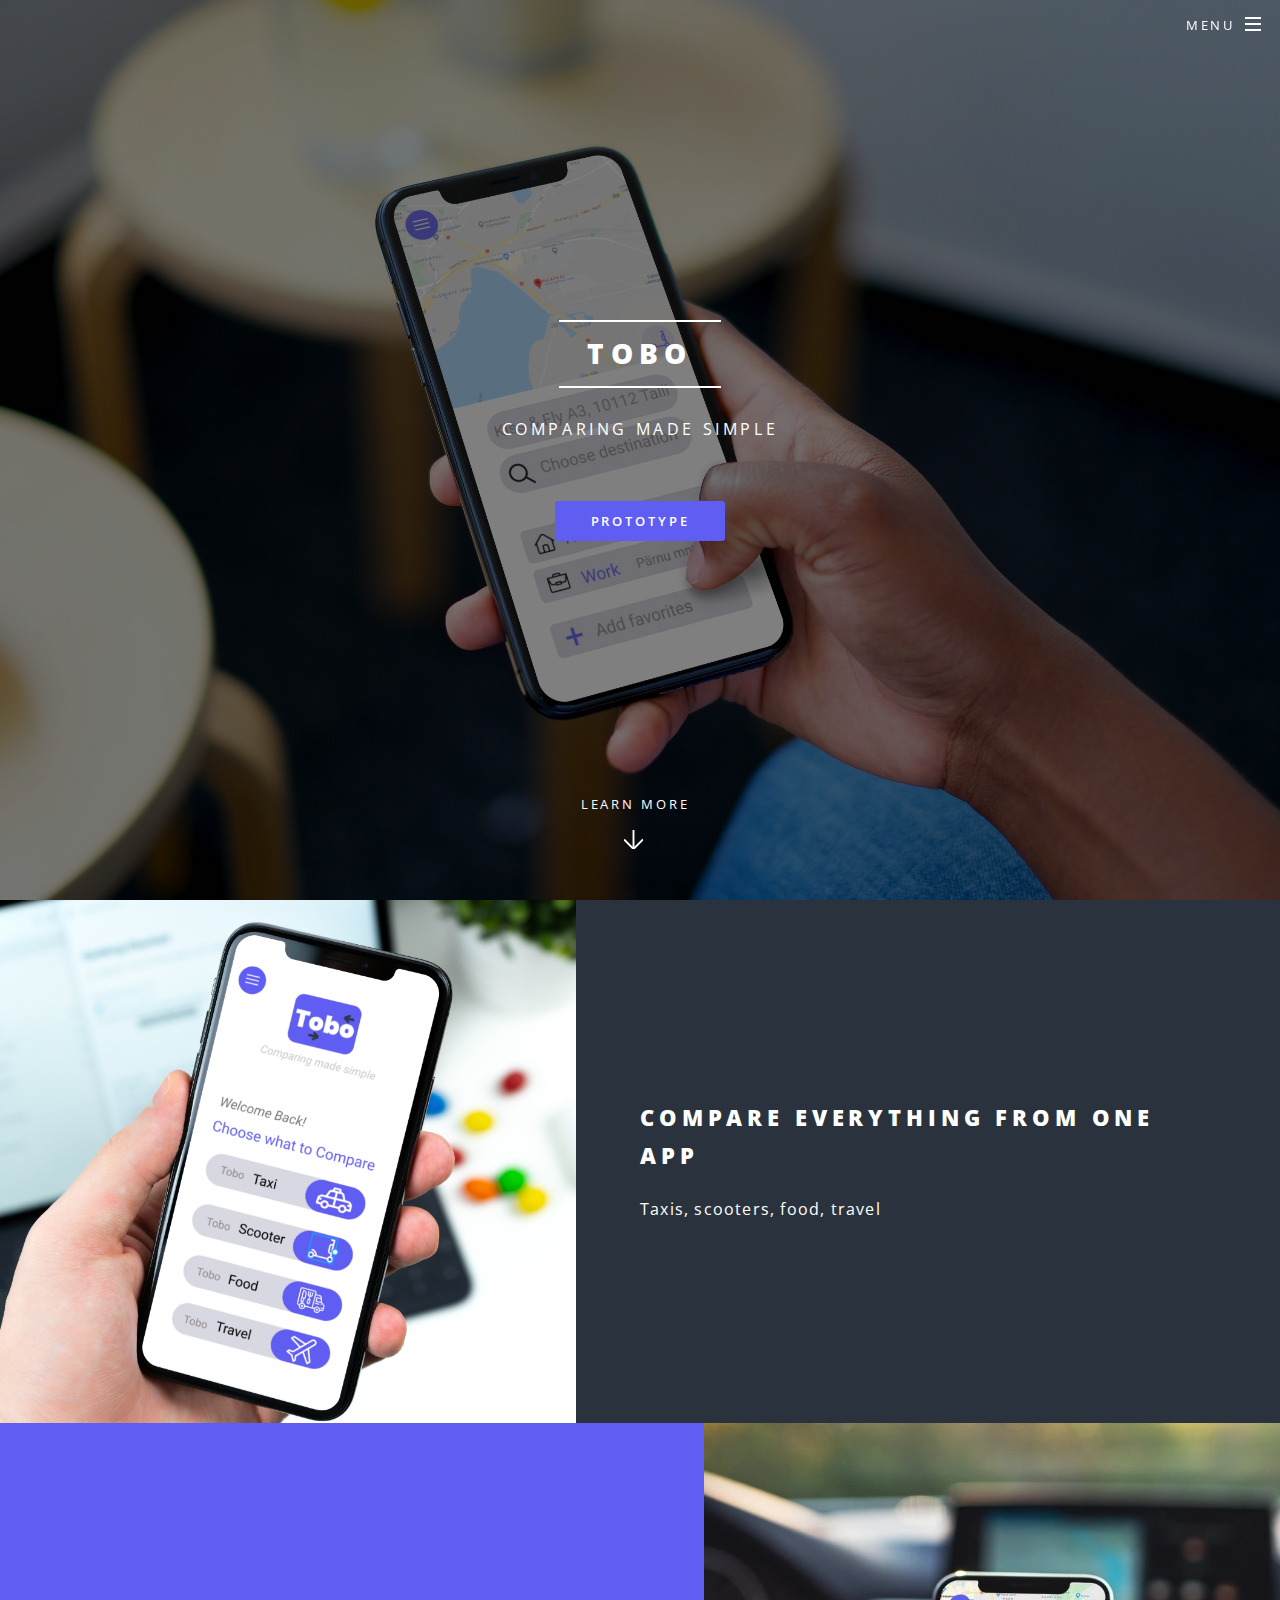
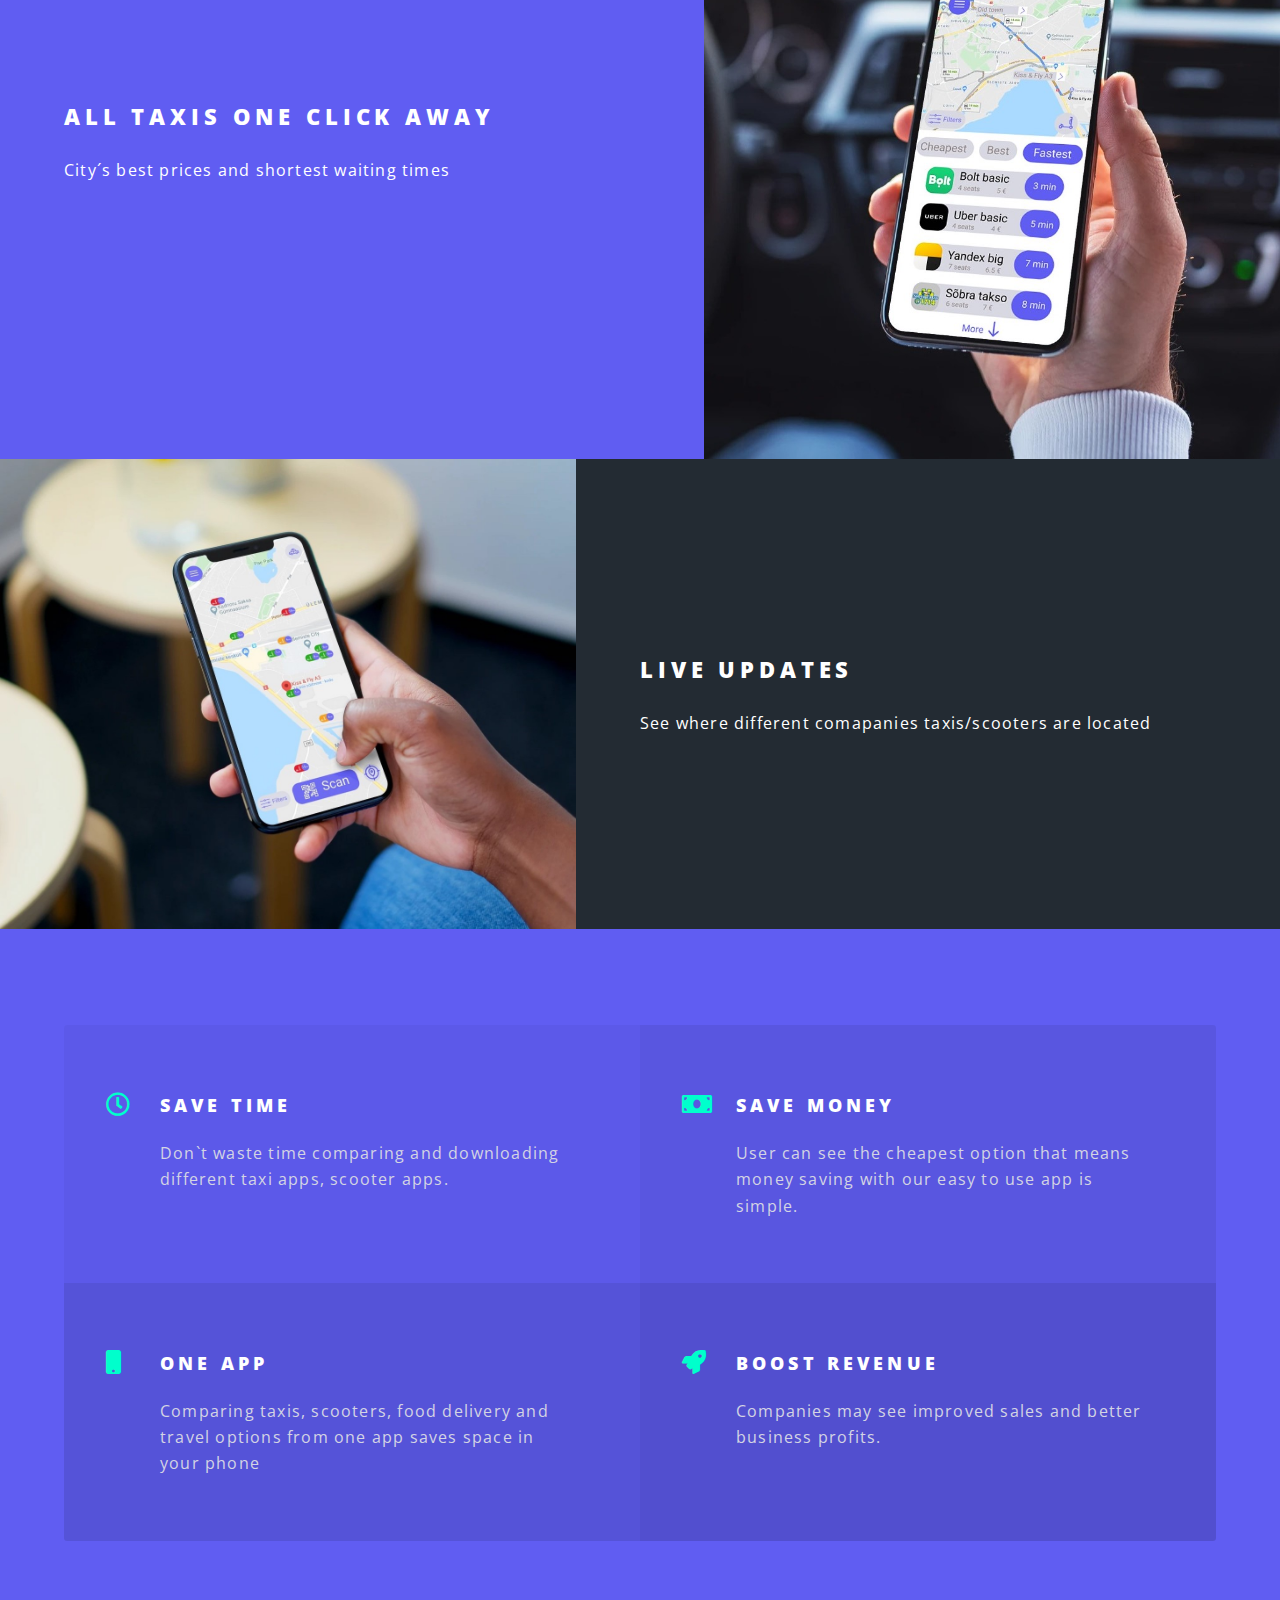
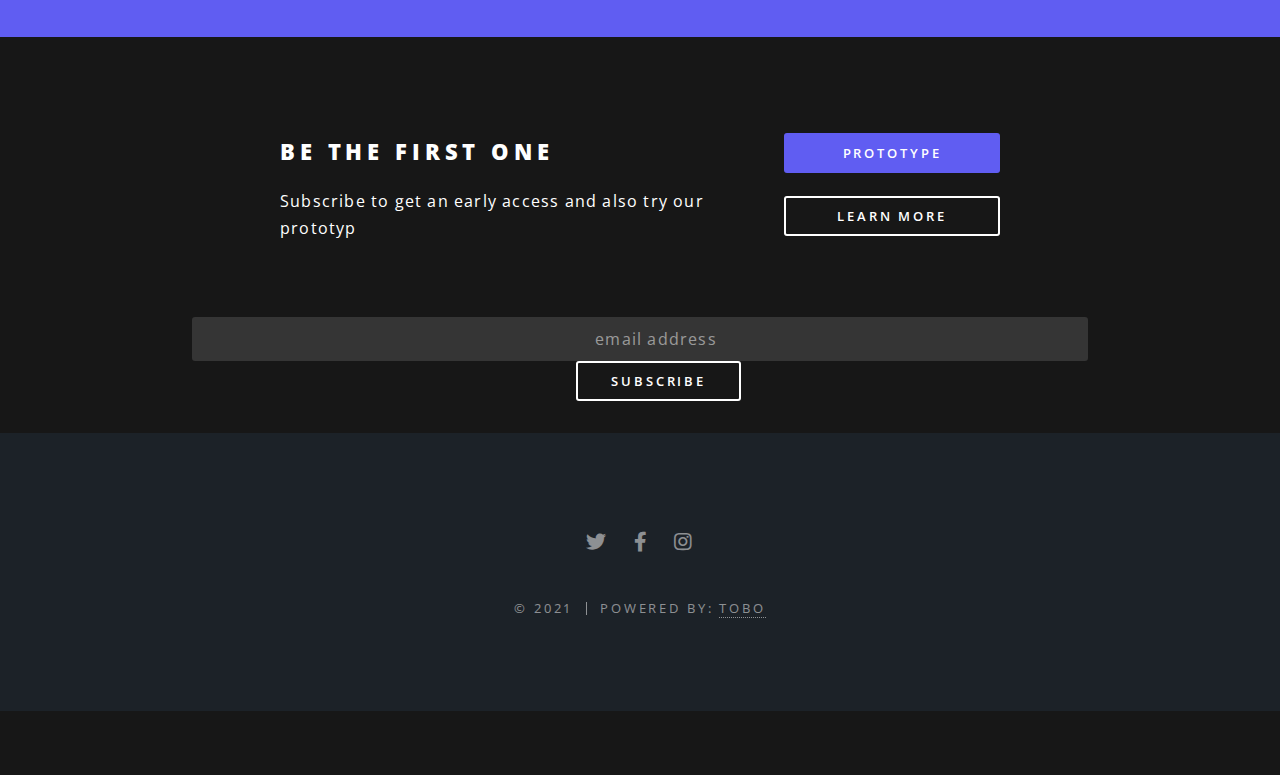
==== commit 2a7c65b3: "Update index.html" ====
--- a/index.html
+++ b/index.html
@@ -9,8 +9,8 @@
 		<title>Tobo</title>
 		<meta charset="utf-8" />
 		<meta name="viewport" content="width=device-width, initial-scale=1, user-scalable=no" />
-		<link rel="stylesheet" href="Tobo/assets/css/main.css" />
-		<noscript><link rel="stylesheet" href="Tobo/assets/css/noscript.css" /></noscript>
+		<link rel="stylesheet" href="/Tobo/assets/css/main.css" />
+		<noscript><link rel="stylesheet" href="/Tobo/assets/css/noscript.css" /></noscript>
 		<script src="https://code.jquery.com/jquery-3.5.0.js"></script>
 		<!-- Global site tag (gtag.js) - Google Analytics -->
 		<script async src="https://www.googletagmanager.com/gtag/js?id=G-EJPF7W5086"></script>
@@ -71,21 +71,21 @@
 				<!-- Two -->
 					<section id="two" class="wrapper alt style2">
 						<section class="spotlight">
-							<div class="image"><img src="images/pic01.jpg" alt="" /></div><div class="content">
+							<div class="image"><img src="Tobo/images/pic01.jpg" alt="" /></div><div class="content">
 								<h2>Compare everything from one app<br />
 								</h2>
 								<p>Taxis, scooters, food, travel </p>
 							</div>
 						</section>
 						<section class="spotlight">
-							<div class="image"><img src="images/pic02.jpg" alt="" /></div><div class="content">
+							<div class="image"><img src="Tobo/images/pic02.jpg" alt="" /></div><div class="content">
 								<h2>All taxis one click away<br />
 								</h2>
 								<p>City´s best prices and shortest waiting times</p>
 							</div>
 						</section>
 						<section class="spotlight">
-							<div class="image"><img src="images/pic03.jpg" alt="" /></div><div class="content">
+							<div class="image"><img src="Tobo/images/pic03.jpg" alt="" /></div><div class="content">
 								<h2>Live updates
 								</h2>
 								<p>See where different comapanies taxis/scooters are located</p>
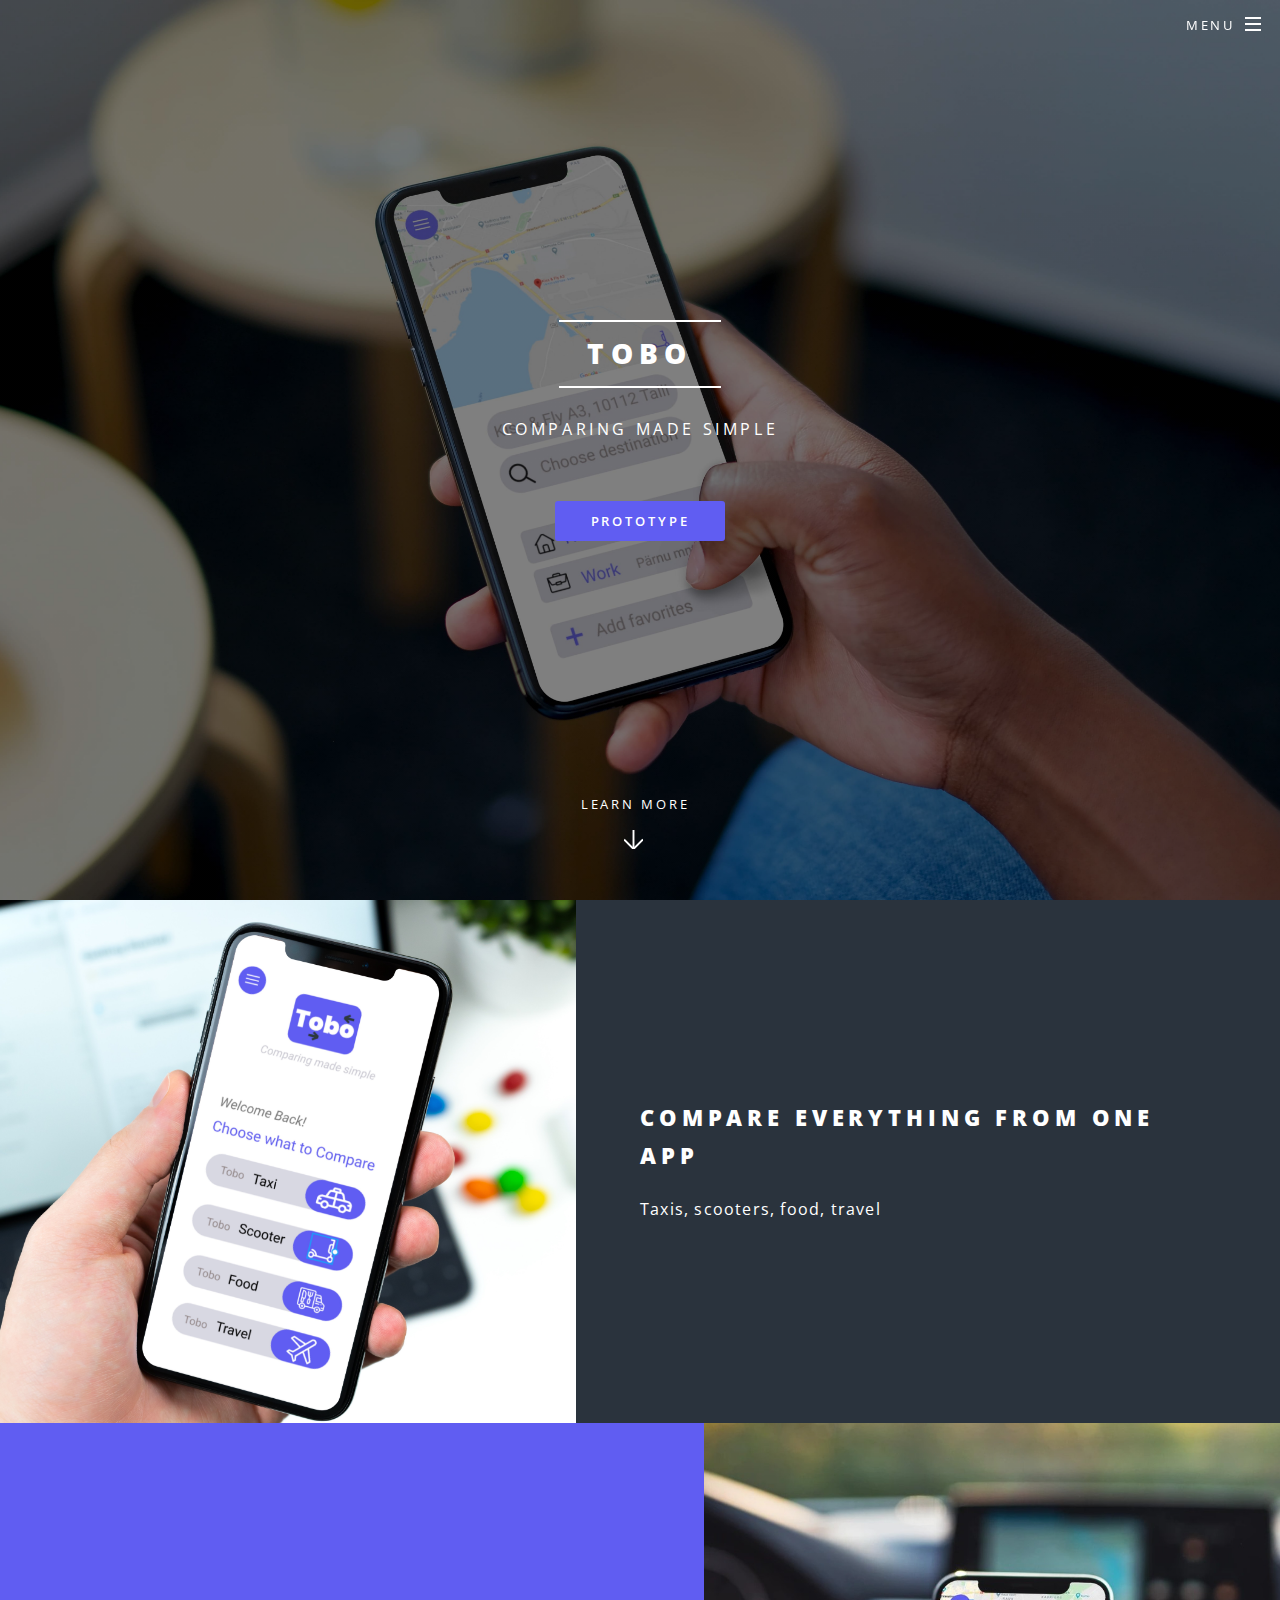
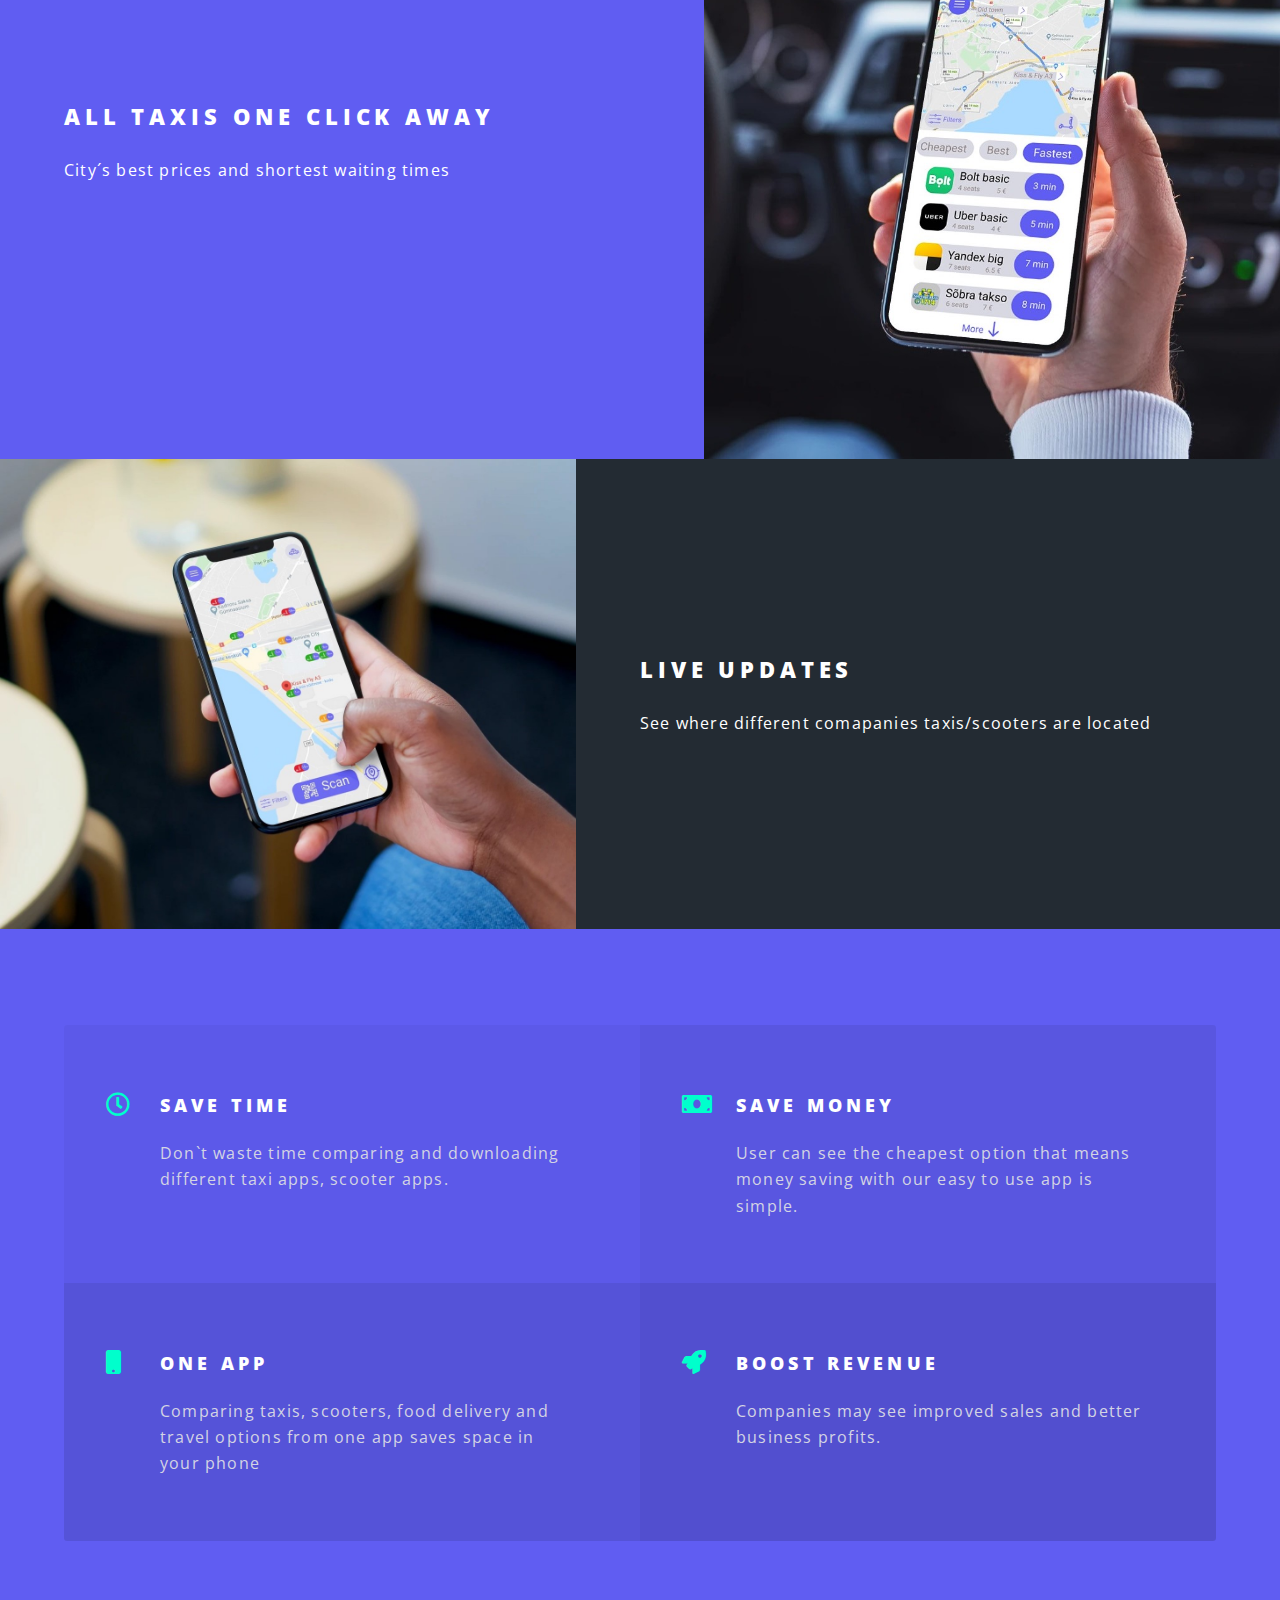
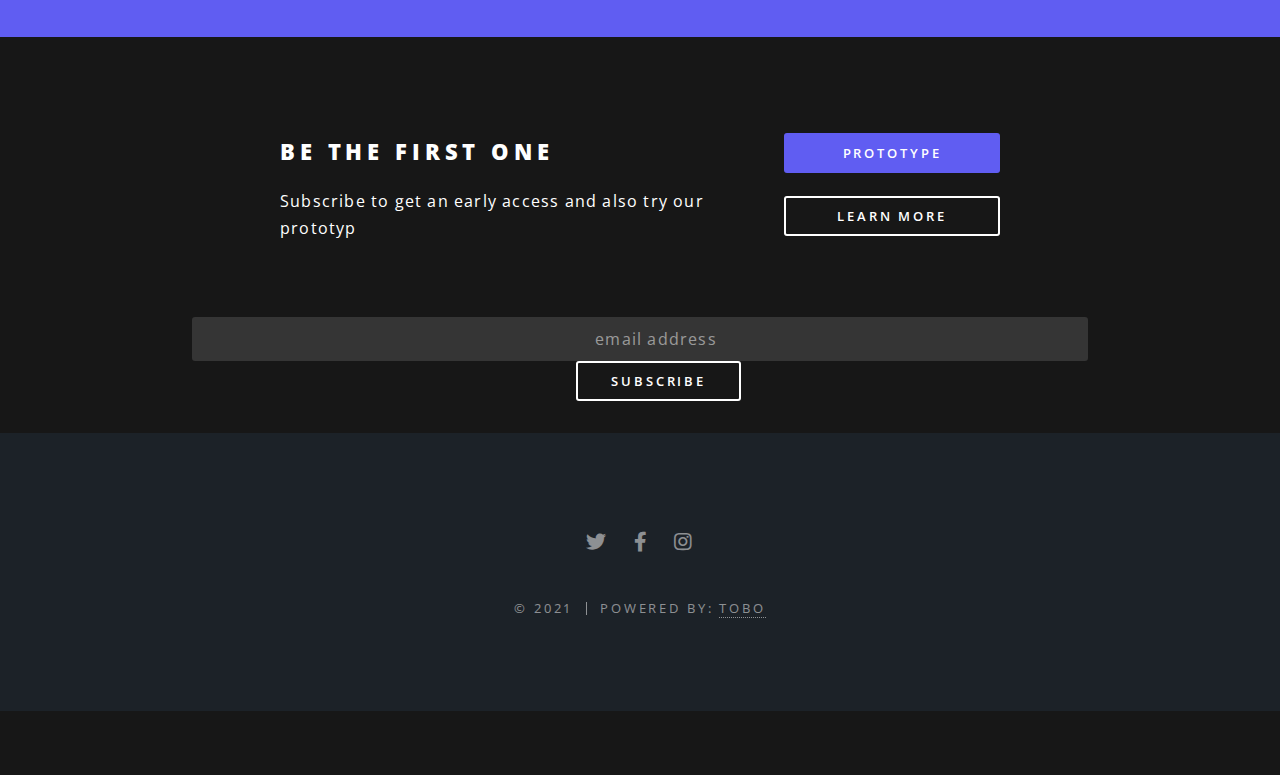
==== commit 5418b7c7: "Update index.html" ====
--- a/index.html
+++ b/index.html
@@ -60,7 +60,7 @@
 								<li><a href="https://www.figma.com/file/1Fi8ghWxecSUBvBiFcxGyB/Tobo?node-id=0%3A1" class="button primary">Prototype</a></li>
 							</ul> -->
 							<ul class="actions special">
-								<li><a href="https://simplytobo.github.io/tobo/" class="button primary">Prototype</a></li>
+								<li><a href="https://simplytobo.github.io/ToboMVP/" class="button primary">Prototype</a></li>
 							</ul>
 						</div>
 						<a href="#two" class="more scrolly">Learn More</a>
--- a/Tobo/assets/css/main.css
+++ b/Tobo/assets/css/main.css
@@ -1,4018 +1,4020 @@
-@import url(fontawesome-all.min.css);
-@import url("https://fonts.googleapis.com/css?family=Open+Sans:400,400italic,600,600italic,800,800italic");
-
+@import url(fontawesome-all.min.css);
+@import url("https://fonts.googleapis.com/css?family=Open+Sans:400,400italic,600,600italic,800,800italic");
+
 /*
 	Spectral by HTML5 UP
 	html5up.net | @ajlkn
 	Free for personal and commercial use under the CCA 3.0 license (html5up.net/license)
-*/
-
-
-/*
- Changes made by Tobo
-*/
-.ToboTheGame{
-  display: flex;
-  align-items: center;
-  justify-content: center;
-}
-html, body, div, span, applet, object,
-iframe, h1, h2, h3, h4, h5, h6, p, blockquote,
-pre, a, abbr, acronym, address, big, cite,
-code, del, dfn, em, img, ins, kbd, q, s, samp,
-small, strike, strong, sub, sup, tt, var, b,
-u, i, center, dl, dt, dd, ol, ul, li, fieldset,
-form, label, legend, table, caption, tbody,
-tfoot, thead, tr, th, td, article, aside,
-canvas, details, embed, figure, figcaption,
-footer, header, hgroup, menu, nav, output, ruby,
-section, summary, time, mark, audio, video {
-	margin: 0;
-	padding: 0;
-	border: 0;
-	font-size: 100%;
-	font: inherit;
-	vertical-align: baseline;}
-
-article, aside, details, figcaption, figure,
-footer, header, hgroup, menu, nav, section {
-	display: block;}
-
-body {
-	line-height: 1;
-}
-
-
-ol, ul {
-	list-style: none;
-}
-
-blockquote, q {
-	quotes: none;
-}
-
-	blockquote:before, blockquote:after, q:before, q:after {
-		content: '';
-		content: none;
-	}
-
-table {
-	border-collapse: collapse;
-	border-spacing: 0;
-}
-
-body {
-	-webkit-text-size-adjust: none;
-}
-
-mark {
-	background-color: transparent;
-	color: inherit;
-}
-
-input::-moz-focus-inner {
-	border: 0;
-	padding: 0;
-}
-
-input, select, textarea {
-	-moz-appearance: none;
-	-webkit-appearance: none;
-	-ms-appearance: none;
-	appearance: none;
-}
-#myDIV{
-	display: flex;
-	justify-content: center;
-	color:#605DF2;
-	padding: 20px;
-	text-transform: uppercase;
-	font-size: 1.5em;
-	
-}
-/* Basic */
-
-	@-ms-viewport {
-		width: device-width;
-	}
-
-	html {
-		box-sizing: border-box;
-	}
-
-	*, *:before, *:after {
-		box-sizing: inherit;
-	}
-
-	body {
-		background: #2e3842;
-	}
-
-		body.is-preload *, body.is-preload *:before, body.is-preload *:after {
-			-moz-animation: none !important;
-			-webkit-animation: none !important;
-			-ms-animation: none !important;
-			animation: none !important;
-			-moz-transition: none !important;
-			-webkit-transition: none !important;
-			-ms-transition: none !important;
-			transition: none !important;
-		}
-
-	body, input, select, textarea {
-		color: #fff;
-		font-family: "Open Sans", Helvetica, sans-serif;
-		font-size: 15pt;
-		font-weight: 400;
-		letter-spacing: 0.075em;
-		line-height: 1.65em;
-	}
-
-		@media screen and (max-width: 1680px) {
-
-			body, input, select, textarea {
-				font-size: 13pt;
-			}
-
-		}
-
-		@media screen and (max-width: 1280px) {
-
-			body, input, select, textarea {
-				font-size: 12pt;
-			}
-
-		}
-
-		@media screen and (max-width: 736px) {
-
-			body, input, select, textarea {
-				font-size: 11pt;
-				letter-spacing: 0.0375em;
-			}
-
-		}
-
-	a {
-		-moz-transition: color 0.2s ease, border-bottom-color 0.2s ease;
-		-webkit-transition: color 0.2s ease, border-bottom-color 0.2s ease;
-		-ms-transition: color 0.2s ease, border-bottom-color 0.2s ease;
-		transition: color 0.2s ease, border-bottom-color 0.2s ease;
-		border-bottom: dotted 1px;
-		color: inherit;
-		text-decoration: none;
-	}
-
-		a:hover {
-			border-bottom-color: transparent;
-		}
-
-	strong, b {
-		color: #fff;
-		font-weight: 600;
-	}
-
-	em, i {
-		font-style: italic;
-	}
-
-	p {
-		margin: 0 0 2em 0;
-	}
-
-	h1, h2, h3, h4, h5, h6 {
-		color: #fff;
-		font-weight: 800;
-		letter-spacing: 0.225em;
-		line-height: 1em;
-		margin: 0 0 1em 0;
-		text-transform: uppercase;
-	}
-
-		h1 a, h2 a, h3 a, h4 a, h5 a, h6 a {
-			color: inherit;
-			text-decoration: none;
-		}
-
-	h2 {
-		font-size: 1.35em;
-		line-height: 1.75em;
-	}
-
-		@media screen and (max-width: 736px) {
-
-			h2 {
-				font-size: 1.1em;
-				line-height: 1.65em;
-			}
-
-		}
-
-	h3 {
-		font-size: 1.15em;
-		line-height: 1.75em;
-	}
-
-		@media screen and (max-width: 736px) {
-
-			h3 {
-				font-size: 1em;
-				line-height: 1.65em;
-			}
-
-		}
-
-	h4 {
-		font-size: 1em;
-		line-height: 1.5em;
-	}
-
-	h5 {
-		font-size: 0.8em;
-		line-height: 1.5em;
-	}
-
-	h6 {
-		font-size: 0.7em;
-		line-height: 1.5em;
-	}
-
-	sub {
-		font-size: 0.8em;
-		position: relative;
-		top: 0.5em;
-	}
-
-	sup {
-		font-size: 0.8em;
-		position: relative;
-		top: -0.5em;
-	}
-
-	hr {
-		border: 0;
-		border-bottom: solid 2px #fff;
-		margin: 3em 0;
-	}
-
-		hr.major {
-			margin: 4.5em 0;
-		}
-
-	blockquote {
-		border-left: solid 4px #fff;
-		font-style: italic;
-		margin: 0 0 2em 0;
-		padding: 0.5em 0 0.5em 2em;
-	}
-
-	code {
-		background: rgba(144, 144, 144, 0.25);
-		border-radius: 3px;
-		font-family: "Courier New", monospace;
-		font-size: 0.9em;
-		letter-spacing: 0;
-		margin: 0 0.25em;
-		padding: 0.25em 0.65em;
-	}
-
-	pre {
-		-webkit-overflow-scrolling: touch;
-		font-family: "Courier New", monospace;
-		font-size: 0.9em;
-		margin: 0 0 2em 0;
-	}
-
-		pre code {
-			display: block;
-			line-height: 1.75em;
-			padding: 1em 1.5em;
-			overflow-x: auto;
-		}
-
-	.align-left {
-		text-align: left;
-	}
-
-	.align-center {
-		text-align: center;
-	}
-
-	.align-right {
-		text-align: right;
-	}
-
-/* Row */
-
-	.row {
-		display: flex;
-		flex-wrap: wrap;
-		box-sizing: border-box;
-		align-items: stretch;
-	}
-
-		.row > * {
-			box-sizing: border-box;
-		}
-
-		.row.gtr-uniform > * > :last-child {
-			margin-bottom: 0;
-		}
-
-		.row.aln-left {
-			justify-content: flex-start;
-		}
-
-		.row.aln-center {
-			justify-content: center;
-		}
-
-		.row.aln-right {
-			justify-content: flex-end;
-		}
-
-		.row.aln-top {
-			align-items: flex-start;
-		}
-
-		.row.aln-middle {
-			align-items: center;
-		}
-
-		.row.aln-bottom {
-			align-items: flex-end;
-		}
-
-		.row > .imp {
-			order: -1;
-		}
-
-		.row > .col-1 {
-			width: 8.33333%;
-		}
-
-		.row > .off-1 {
-			margin-left: 8.33333%;
-		}
-
-		.row > .col-2 {
-			width: 16.66667%;
-		}
-
-		.row > .off-2 {
-			margin-left: 16.66667%;
-		}
-
-		.row > .col-3 {
-			width: 25%;
-		}
-
-		.row > .off-3 {
-			margin-left: 25%;
-		}
-
-		.row > .col-4 {
-			width: 33.33333%;
-		}
-
-		.row > .off-4 {
-			margin-left: 33.33333%;
-		}
-
-		.row > .col-5 {
-			width: 41.66667%;
-		}
-
-		.row > .off-5 {
-			margin-left: 41.66667%;
-		}
-
-		.row > .col-6 {
-			width: 50%;
-		}
-
-		.row > .off-6 {
-			margin-left: 50%;
-		}
-
-		.row > .col-7 {
-			width: 58.33333%;
-		}
-
-		.row > .off-7 {
-			margin-left: 58.33333%;
-		}
-
-		.row > .col-8 {
-			width: 66.66667%;
-		}
-
-		.row > .off-8 {
-			margin-left: 66.66667%;
-		}
-
-		.row > .col-9 {
-			width: 75%;
-		}
-
-		.row > .off-9 {
-			margin-left: 75%;
-		}
-
-		.row > .col-10 {
-			width: 83.33333%;
-		}
-
-		.row > .off-10 {
-			margin-left: 83.33333%;
-		}
-
-		.row > .col-11 {
-			width: 91.66667%;
-		}
-
-		.row > .off-11 {
-			margin-left: 91.66667%;
-		}
-
-		.row > .col-12 {
-			width: 100%;
-		}
-
-		.row > .off-12 {
-			margin-left: 100%;
-		}
-
-		.row.gtr-0 {
-			margin-top: 0;
-			margin-left: 0em;
-		}
-
-			.row.gtr-0 > * {
-				padding: 0 0 0 0em;
-			}
-
-			.row.gtr-0.gtr-uniform {
-				margin-top: 0em;
-			}
-
-				.row.gtr-0.gtr-uniform > * {
-					padding-top: 0em;
-				}
-
-		.row.gtr-25 {
-			margin-top: 0;
-			margin-left: -0.375em;
-		}
-
-			.row.gtr-25 > * {
-				padding: 0 0 0 0.375em;
-			}
-
-			.row.gtr-25.gtr-uniform {
-				margin-top: -0.375em;
-			}
-
-				.row.gtr-25.gtr-uniform > * {
-					padding-top: 0.375em;
-				}
-
-		.row.gtr-50 {
-			margin-top: 0;
-			margin-left: -0.75em;
-		}
-
-			.row.gtr-50 > * {
-				padding: 0 0 0 0.75em;
-			}
-
-			.row.gtr-50.gtr-uniform {
-				margin-top: -0.75em;
-			}
-
-				.row.gtr-50.gtr-uniform > * {
-					padding-top: 0.75em;
-				}
-
-		.row {
-			margin-top: 0;
-			margin-left: -1.5em;
-		}
-
-			.row > * {
-				padding: 0 0 0 1.5em;
-			}
-
-			.row.gtr-uniform {
-				margin-top: -1.5em;
-			}
-
-				.row.gtr-uniform > * {
-					padding-top: 1.5em;
-				}
-
-		.row.gtr-150 {
-			margin-top: 0;
-			margin-left: -2.25em;
-		}
-
-			.row.gtr-150 > * {
-				padding: 0 0 0 2.25em;
-			}
-
-			.row.gtr-150.gtr-uniform {
-				margin-top: -2.25em;
-			}
-
-				.row.gtr-150.gtr-uniform > * {
-					padding-top: 2.25em;
-				}
-
-		.row.gtr-200 {
-			margin-top: 0;
-			margin-left: -3em;
-		}
-
-			.row.gtr-200 > * {
-				padding: 0 0 0 3em;
-			}
-
-			.row.gtr-200.gtr-uniform {
-				margin-top: -3em;
-			}
-
-				.row.gtr-200.gtr-uniform > * {
-					padding-top: 3em;
-				}
-
-		@media screen and (max-width: 1680px) {
-
-			.row {
-				display: flex;
-				flex-wrap: wrap;
-				box-sizing: border-box;
-				align-items: stretch;
-			}
-
-				.row > * {
-					box-sizing: border-box;
-				}
-
-				.row.gtr-uniform > * > :last-child {
-					margin-bottom: 0;
-				}
-
-				.row.aln-left {
-					justify-content: flex-start;
-				}
-
-				.row.aln-center {
-					justify-content: center;
-				}
-
-				.row.aln-right {
-					justify-content: flex-end;
-				}
-
-				.row.aln-top {
-					align-items: flex-start;
-				}
-
-				.row.aln-middle {
-					align-items: center;
-				}
-
-				.row.aln-bottom {
-					align-items: flex-end;
-				}
-
-				.row > .imp-xlarge {
-					order: -1;
-				}
-
-				.row > .col-1-xlarge {
-					width: 8.33333%;
-				}
-
-				.row > .off-1-xlarge {
-					margin-left: 8.33333%;
-				}
-
-				.row > .col-2-xlarge {
-					width: 16.66667%;
-				}
-
-				.row > .off-2-xlarge {
-					margin-left: 16.66667%;
-				}
-
-				.row > .col-3-xlarge {
-					width: 25%;
-				}
-
-				.row > .off-3-xlarge {
-					margin-left: 25%;
-				}
-
-				.row > .col-4-xlarge {
-					width: 33.33333%;
-				}
-
-				.row > .off-4-xlarge {
-					margin-left: 33.33333%;
-				}
-
-				.row > .col-5-xlarge {
-					width: 41.66667%;
-				}
-
-				.row > .off-5-xlarge {
-					margin-left: 41.66667%;
-				}
-
-				.row > .col-6-xlarge {
-					width: 50%;
-				}
-
-				.row > .off-6-xlarge {
-					margin-left: 50%;
-				}
-
-				.row > .col-7-xlarge {
-					width: 58.33333%;
-				}
-
-				.row > .off-7-xlarge {
-					margin-left: 58.33333%;
-				}
-
-				.row > .col-8-xlarge {
-					width: 66.66667%;
-				}
-
-				.row > .off-8-xlarge {
-					margin-left: 66.66667%;
-				}
-
-				.row > .col-9-xlarge {
-					width: 75%;
-				}
-
-				.row > .off-9-xlarge {
-					margin-left: 75%;
-				}
-
-				.row > .col-10-xlarge {
-					width: 83.33333%;
-				}
-
-				.row > .off-10-xlarge {
-					margin-left: 83.33333%;
-				}
-
-				.row > .col-11-xlarge {
-					width: 91.66667%;
-				}
-
-				.row > .off-11-xlarge {
-					margin-left: 91.66667%;
-				}
-
-				.row > .col-12-xlarge {
-					width: 100%;
-				}
-
-				.row > .off-12-xlarge {
-					margin-left: 100%;
-				}
-
-				.row.gtr-0 {
-					margin-top: 0;
-					margin-left: 0em;
-				}
-
-					.row.gtr-0 > * {
-						padding: 0 0 0 0em;
-					}
-
-					.row.gtr-0.gtr-uniform {
-						margin-top: 0em;
-					}
-
-						.row.gtr-0.gtr-uniform > * {
-							padding-top: 0em;
-						}
-
-				.row.gtr-25 {
-					margin-top: 0;
-					margin-left: -0.375em;
-				}
-
-					.row.gtr-25 > * {
-						padding: 0 0 0 0.375em;
-					}
-
-					.row.gtr-25.gtr-uniform {
-						margin-top: -0.375em;
-					}
-
-						.row.gtr-25.gtr-uniform > * {
-							padding-top: 0.375em;
-						}
-
-				.row.gtr-50 {
-					margin-top: 0;
-					margin-left: -0.75em;
-				}
-
-					.row.gtr-50 > * {
-						padding: 0 0 0 0.75em;
-					}
-
-					.row.gtr-50.gtr-uniform {
-						margin-top: -0.75em;
-					}
-
-						.row.gtr-50.gtr-uniform > * {
-							padding-top: 0.75em;
-						}
-
-				.row {
-					margin-top: 0;
-					margin-left: -1.5em;
-				}
-
-					.row > * {
-						padding: 0 0 0 1.5em;
-					}
-
-					.row.gtr-uniform {
-						margin-top: -1.5em;
-					}
-
-						.row.gtr-uniform > * {
-							padding-top: 1.5em;
-						}
-
-				.row.gtr-150 {
-					margin-top: 0;
-					margin-left: -2.25em;
-				}
-
-					.row.gtr-150 > * {
-						padding: 0 0 0 2.25em;
-					}
-
-					.row.gtr-150.gtr-uniform {
-						margin-top: -2.25em;
-					}
-
-						.row.gtr-150.gtr-uniform > * {
-							padding-top: 2.25em;
-						}
-
-				.row.gtr-200 {
-					margin-top: 0;
-					margin-left: -3em;
-				}
-
-					.row.gtr-200 > * {
-						padding: 0 0 0 3em;
-					}
-
-					.row.gtr-200.gtr-uniform {
-						margin-top: -3em;
-					}
-
-						.row.gtr-200.gtr-uniform > * {
-							padding-top: 3em;
-						}
-
-		}
-
-		@media screen and (max-width: 1280px) {
-
-			.row {
-				display: flex;
-				flex-wrap: wrap;
-				box-sizing: border-box;
-				align-items: stretch;
-			}
-
-				.row > * {
-					box-sizing: border-box;
-				}
-
-				.row.gtr-uniform > * > :last-child {
-					margin-bottom: 0;
-				}
-
-				.row.aln-left {
-					justify-content: flex-start;
-				}
-
-				.row.aln-center {
-					justify-content: center;
-				}
-
-				.row.aln-right {
-					justify-content: flex-end;
-				}
-
-				.row.aln-top {
-					align-items: flex-start;
-				}
-
-				.row.aln-middle {
-					align-items: center;
-				}
-
-				.row.aln-bottom {
-					align-items: flex-end;
-				}
-
-				.row > .imp-large {
-					order: -1;
-				}
-
-				.row > .col-1-large {
-					width: 8.33333%;
-				}
-
-				.row > .off-1-large {
-					margin-left: 8.33333%;
-				}
-
-				.row > .col-2-large {
-					width: 16.66667%;
-				}
-
-				.row > .off-2-large {
-					margin-left: 16.66667%;
-				}
-
-				.row > .col-3-large {
-					width: 25%;
-				}
-
-				.row > .off-3-large {
-					margin-left: 25%;
-				}
-
-				.row > .col-4-large {
-					width: 33.33333%;
-				}
-
-				.row > .off-4-large {
-					margin-left: 33.33333%;
-				}
-
-				.row > .col-5-large {
-					width: 41.66667%;
-				}
-
-				.row > .off-5-large {
-					margin-left: 41.66667%;
-				}
-
-				.row > .col-6-large {
-					width: 50%;
-				}
-
-				.row > .off-6-large {
-					margin-left: 50%;
-				}
-
-				.row > .col-7-large {
-					width: 58.33333%;
-				}
-
-				.row > .off-7-large {
-					margin-left: 58.33333%;
-				}
-
-				.row > .col-8-large {
-					width: 66.66667%;
-				}
-
-				.row > .off-8-large {
-					margin-left: 66.66667%;
-				}
-
-				.row > .col-9-large {
-					width: 75%;
-				}
-
-				.row > .off-9-large {
-					margin-left: 75%;
-				}
-
-				.row > .col-10-large {
-					width: 83.33333%;
-				}
-
-				.row > .off-10-large {
-					margin-left: 83.33333%;
-				}
-
-				.row > .col-11-large {
-					width: 91.66667%;
-				}
-
-				.row > .off-11-large {
-					margin-left: 91.66667%;
-				}
-
-				.row > .col-12-large {
-					width: 100%;
-				}
-
-				.row > .off-12-large {
-					margin-left: 100%;
-				}
-
-				.row.gtr-0 {
-					margin-top: 0;
-					margin-left: 0em;
-				}
-
-					.row.gtr-0 > * {
-						padding: 0 0 0 0em;
-					}
-
-					.row.gtr-0.gtr-uniform {
-						margin-top: 0em;
-					}
-
-						.row.gtr-0.gtr-uniform > * {
-							padding-top: 0em;
-						}
-
-				.row.gtr-25 {
-					margin-top: 0;
-					margin-left: -0.375em;
-				}
-
-					.row.gtr-25 > * {
-						padding: 0 0 0 0.375em;
-					}
-
-					.row.gtr-25.gtr-uniform {
-						margin-top: -0.375em;
-					}
-
-						.row.gtr-25.gtr-uniform > * {
-							padding-top: 0.375em;
-						}
-
-				.row.gtr-50 {
-					margin-top: 0;
-					margin-left: -0.75em;
-				}
-
-					.row.gtr-50 > * {
-						padding: 0 0 0 0.75em;
-					}
-
-					.row.gtr-50.gtr-uniform {
-						margin-top: -0.75em;
-					}
-
-						.row.gtr-50.gtr-uniform > * {
-							padding-top: 0.75em;
-						}
-
-				.row {
-					margin-top: 0;
-					margin-left: -1.5em;
-				}
-
-					.row > * {
-						padding: 0 0 0 1.5em;
-					}
-
-					.row.gtr-uniform {
-						margin-top: -1.5em;
-					}
-
-						.row.gtr-uniform > * {
-							padding-top: 1.5em;
-						}
-
-				.row.gtr-150 {
-					margin-top: 0;
-					margin-left: -2.25em;
-				}
-
-					.row.gtr-150 > * {
-						padding: 0 0 0 2.25em;
-					}
-
-					.row.gtr-150.gtr-uniform {
-						margin-top: -2.25em;
-					}
-
-						.row.gtr-150.gtr-uniform > * {
-							padding-top: 2.25em;
-						}
-
-				.row.gtr-200 {
-					margin-top: 0;
-					margin-left: -3em;
-				}
-
-					.row.gtr-200 > * {
-						padding: 0 0 0 3em;
-					}
-
-					.row.gtr-200.gtr-uniform {
-						margin-top: -3em;
-					}
-
-						.row.gtr-200.gtr-uniform > * {
-							padding-top: 3em;
-						}
-
-		}
-
-		@media screen and (max-width: 980px) {
-
-			.row {
-				display: flex;
-				flex-wrap: wrap;
-				box-sizing: border-box;
-				align-items: stretch;
-			}
-
-				.row > * {
-					box-sizing: border-box;
-				}
-
-				.row.gtr-uniform > * > :last-child {
-					margin-bottom: 0;
-				}
-
-				.row.aln-left {
-					justify-content: flex-start;
-				}
-
-				.row.aln-center {
-					justify-content: center;
-				}
-
-				.row.aln-right {
-					justify-content: flex-end;
-				}
-
-				.row.aln-top {
-					align-items: flex-start;
-				}
-
-				.row.aln-middle {
-					align-items: center;
-				}
-
-				.row.aln-bottom {
-					align-items: flex-end;
-				}
-
-				.row > .imp-medium {
-					order: -1;
-				}
-
-				.row > .col-1-medium {
-					width: 8.33333%;
-				}
-
-				.row > .off-1-medium {
-					margin-left: 8.33333%;
-				}
-
-				.row > .col-2-medium {
-					width: 16.66667%;
-				}
-
-				.row > .off-2-medium {
-					margin-left: 16.66667%;
-				}
-
-				.row > .col-3-medium {
-					width: 25%;
-				}
-
-				.row > .off-3-medium {
-					margin-left: 25%;
-				}
-
-				.row > .col-4-medium {
-					width: 33.33333%;
-				}
-
-				.row > .off-4-medium {
-					margin-left: 33.33333%;
-				}
-
-				.row > .col-5-medium {
-					width: 41.66667%;
-				}
-
-				.row > .off-5-medium {
-					margin-left: 41.66667%;
-				}
-
-				.row > .col-6-medium {
-					width: 50%;
-				}
-
-				.row > .off-6-medium {
-					margin-left: 50%;
-				}
-
-				.row > .col-7-medium {
-					width: 58.33333%;
-				}
-
-				.row > .off-7-medium {
-					margin-left: 58.33333%;
-				}
-
-				.row > .col-8-medium {
-					width: 66.66667%;
-				}
-
-				.row > .off-8-medium {
-					margin-left: 66.66667%;
-				}
-
-				.row > .col-9-medium {
-					width: 75%;
-				}
-
-				.row > .off-9-medium {
-					margin-left: 75%;
-				}
-
-				.row > .col-10-medium {
-					width: 83.33333%;
-				}
-
-				.row > .off-10-medium {
-					margin-left: 83.33333%;
-				}
-
-				.row > .col-11-medium {
-					width: 91.66667%;
-				}
-
-				.row > .off-11-medium {
-					margin-left: 91.66667%;
-				}
-
-				.row > .col-12-medium {
-					width: 100%;
-				}
-
-				.row > .off-12-medium {
-					margin-left: 100%;
-				}
-
-				.row.gtr-0 {
-					margin-top: 0;
-					margin-left: 0em;
-				}
-
-					.row.gtr-0 > * {
-						padding: 0 0 0 0em;
-					}
-
-					.row.gtr-0.gtr-uniform {
-						margin-top: 0em;
-					}
-
-						.row.gtr-0.gtr-uniform > * {
-							padding-top: 0em;
-						}
-
-				.row.gtr-25 {
-					margin-top: 0;
-					margin-left: -0.375em;
-				}
-
-					.row.gtr-25 > * {
-						padding: 0 0 0 0.375em;
-					}
-
-					.row.gtr-25.gtr-uniform {
-						margin-top: -0.375em;
-					}
-
-						.row.gtr-25.gtr-uniform > * {
-							padding-top: 0.375em;
-						}
-
-				.row.gtr-50 {
-					margin-top: 0;
-					margin-left: -0.75em;
-				}
-
-					.row.gtr-50 > * {
-						padding: 0 0 0 0.75em;
-					}
-
-					.row.gtr-50.gtr-uniform {
-						margin-top: -0.75em;
-					}
-
-						.row.gtr-50.gtr-uniform > * {
-							padding-top: 0.75em;
-						}
-
-				.row {
-					margin-top: 0;
-					margin-left: -1.5em;
-				}
-
-					.row > * {
-						padding: 0 0 0 1.5em;
-					}
-
-					.row.gtr-uniform {
-						margin-top: -1.5em;
-					}
-
-						.row.gtr-uniform > * {
-							padding-top: 1.5em;
-						}
-
-				.row.gtr-150 {
-					margin-top: 0;
-					margin-left: -2.25em;
-				}
-
-					.row.gtr-150 > * {
-						padding: 0 0 0 2.25em;
-					}
-
-					.row.gtr-150.gtr-uniform {
-						margin-top: -2.25em;
-					}
-
-						.row.gtr-150.gtr-uniform > * {
-							padding-top: 2.25em;
-						}
-
-				.row.gtr-200 {
-					margin-top: 0;
-					margin-left: -3em;
-				}
-
-					.row.gtr-200 > * {
-						padding: 0 0 0 3em;
-					}
-
-					.row.gtr-200.gtr-uniform {
-						margin-top: -3em;
-					}
-
-						.row.gtr-200.gtr-uniform > * {
-							padding-top: 3em;
-						}
-
-		}
-
-		@media screen and (max-width: 736px) {
-
-			.row {
-				display: flex;
-				flex-wrap: wrap;
-				box-sizing: border-box;
-				align-items: stretch;
-			}
-
-				.row > * {
-					box-sizing: border-box;
-				}
-
-				.row.gtr-uniform > * > :last-child {
-					margin-bottom: 0;
-				}
-
-				.row.aln-left {
-					justify-content: flex-start;
-				}
-
-				.row.aln-center {
-					justify-content: center;
-				}
-
-				.row.aln-right {
-					justify-content: flex-end;
-				}
-
-				.row.aln-top {
-					align-items: flex-start;
-				}
-
-				.row.aln-middle {
-					align-items: center;
-				}
-
-				.row.aln-bottom {
-					align-items: flex-end;
-				}
-
-				.row > .imp-small {
-					order: -1;
-				}
-
-				.row > .col-1-small {
-					width: 8.33333%;
-				}
-
-				.row > .off-1-small {
-					margin-left: 8.33333%;
-				}
-
-				.row > .col-2-small {
-					width: 16.66667%;
-				}
-
-				.row > .off-2-small {
-					margin-left: 16.66667%;
-				}
-
-				.row > .col-3-small {
-					width: 25%;
-				}
-
-				.row > .off-3-small {
-					margin-left: 25%;
-				}
-
-				.row > .col-4-small {
-					width: 33.33333%;
-				}
-
-				.row > .off-4-small {
-					margin-left: 33.33333%;
-				}
-
-				.row > .col-5-small {
-					width: 41.66667%;
-				}
-
-				.row > .off-5-small {
-					margin-left: 41.66667%;
-				}
-
-				.row > .col-6-small {
-					width: 50%;
-				}
-
-				.row > .off-6-small {
-					margin-left: 50%;
-				}
-
-				.row > .col-7-small {
-					width: 58.33333%;
-				}
-
-				.row > .off-7-small {
-					margin-left: 58.33333%;
-				}
-
-				.row > .col-8-small {
-					width: 66.66667%;
-				}
-
-				.row > .off-8-small {
-					margin-left: 66.66667%;
-				}
-
-				.row > .col-9-small {
-					width: 75%;
-				}
-
-				.row > .off-9-small {
-					margin-left: 75%;
-				}
-
-				.row > .col-10-small {
-					width: 83.33333%;
-				}
-
-				.row > .off-10-small {
-					margin-left: 83.33333%;
-				}
-
-				.row > .col-11-small {
-					width: 91.66667%;
-				}
-
-				.row > .off-11-small {
-					margin-left: 91.66667%;
-				}
-
-				.row > .col-12-small {
-					width: 100%;
-				}
-
-				.row > .off-12-small {
-					margin-left: 100%;
-				}
-
-				.row.gtr-0 {
-					margin-top: 0;
-					margin-left: 0em;
-				}
-
-					.row.gtr-0 > * {
-						padding: 0 0 0 0em;
-					}
-
-					.row.gtr-0.gtr-uniform {
-						margin-top: 0em;
-					}
-
-						.row.gtr-0.gtr-uniform > * {
-							padding-top: 0em;
-						}
-
-				.row.gtr-25 {
-					margin-top: 0;
-					margin-left: -0.375em;
-				}
-
-					.row.gtr-25 > * {
-						padding: 0 0 0 0.375em;
-					}
-
-					.row.gtr-25.gtr-uniform {
-						margin-top: -0.375em;
-					}
-
-						.row.gtr-25.gtr-uniform > * {
-							padding-top: 0.375em;
-						}
-
-				.row.gtr-50 {
-					margin-top: 0;
-					margin-left: -0.75em;
-				}
-
-					.row.gtr-50 > * {
-						padding: 0 0 0 0.75em;
-					}
-
-					.row.gtr-50.gtr-uniform {
-						margin-top: -0.75em;
-					}
-
-						.row.gtr-50.gtr-uniform > * {
-							padding-top: 0.75em;
-						}
-
-				.row {
-					margin-top: 0;
-					margin-left: -1.5em;
-				}
-
-					.row > * {
-						padding: 0 0 0 1.5em;
-					}
-
-					.row.gtr-uniform {
-						margin-top: -1.5em;
-					}
-
-						.row.gtr-uniform > * {
-							padding-top: 1.5em;
-						}
-
-				.row.gtr-150 {
-					margin-top: 0;
-					margin-left: -2.25em;
-				}
-
-					.row.gtr-150 > * {
-						padding: 0 0 0 2.25em;
-					}
-
-					.row.gtr-150.gtr-uniform {
-						margin-top: -2.25em;
-					}
-
-						.row.gtr-150.gtr-uniform > * {
-							padding-top: 2.25em;
-						}
-
-				.row.gtr-200 {
-					margin-top: 0;
-					margin-left: -3em;
-				}
-
-					.row.gtr-200 > * {
-						padding: 0 0 0 3em;
-					}
-
-					.row.gtr-200.gtr-uniform {
-						margin-top: -3em;
-					}
-
-						.row.gtr-200.gtr-uniform > * {
-							padding-top: 3em;
-						}
-
-		}
-
-		@media screen and (max-width: 480px) {
-
-			.row {
-				display: flex;
-				flex-wrap: wrap;
-				box-sizing: border-box;
-				align-items: stretch;
-			}
-
-				.row > * {
-					box-sizing: border-box;
-				}
-
-				.row.gtr-uniform > * > :last-child {
-					margin-bottom: 0;
-				}
-
-				.row.aln-left {
-					justify-content: flex-start;
-				}
-
-				.row.aln-center {
-					justify-content: center;
-				}
-
-				.row.aln-right {
-					justify-content: flex-end;
-				}
-
-				.row.aln-top {
-					align-items: flex-start;
-				}
-
-				.row.aln-middle {
-					align-items: center;
-				}
-
-				.row.aln-bottom {
-					align-items: flex-end;
-				}
-
-				.row > .imp-xsmall {
-					order: -1;
-				}
-
-				.row > .col-1-xsmall {
-					width: 8.33333%;
-				}
-
-				.row > .off-1-xsmall {
-					margin-left: 8.33333%;
-				}
-
-				.row > .col-2-xsmall {
-					width: 16.66667%;
-				}
-
-				.row > .off-2-xsmall {
-					margin-left: 16.66667%;
-				}
-
-				.row > .col-3-xsmall {
-					width: 25%;
-				}
-
-				.row > .off-3-xsmall {
-					margin-left: 25%;
-				}
-
-				.row > .col-4-xsmall {
-					width: 33.33333%;
-				}
-
-				.row > .off-4-xsmall {
-					margin-left: 33.33333%;
-				}
-
-				.row > .col-5-xsmall {
-					width: 41.66667%;
-				}
-
-				.row > .off-5-xsmall {
-					margin-left: 41.66667%;
-				}
-
-				.row > .col-6-xsmall {
-					width: 50%;
-				}
-
-				.row > .off-6-xsmall {
-					margin-left: 50%;
-				}
-
-				.row > .col-7-xsmall {
-					width: 58.33333%;
-				}
-
-				.row > .off-7-xsmall {
-					margin-left: 58.33333%;
-				}
-
-				.row > .col-8-xsmall {
-					width: 66.66667%;
-				}
-
-				.row > .off-8-xsmall {
-					margin-left: 66.66667%;
-				}
-
-				.row > .col-9-xsmall {
-					width: 75%;
-				}
-
-				.row > .off-9-xsmall {
-					margin-left: 75%;
-				}
-
-				.row > .col-10-xsmall {
-					width: 83.33333%;
-				}
-
-				.row > .off-10-xsmall {
-					margin-left: 83.33333%;
-				}
-
-				.row > .col-11-xsmall {
-					width: 91.66667%;
-				}
-
-				.row > .off-11-xsmall {
-					margin-left: 91.66667%;
-				}
-
-				.row > .col-12-xsmall {
-					width: 100%;
-				}
-
-				.row > .off-12-xsmall {
-					margin-left: 100%;
-				}
-
-				.row.gtr-0 {
-					margin-top: 0;
-					margin-left: 0em;
-				}
-
-					.row.gtr-0 > * {
-						padding: 0 0 0 0em;
-					}
-
-					.row.gtr-0.gtr-uniform {
-						margin-top: 0em;
-					}
-
-						.row.gtr-0.gtr-uniform > * {
-							padding-top: 0em;
-						}
-
-				.row.gtr-25 {
-					margin-top: 0;
-					margin-left: -0.375em;
-				}
-
-					.row.gtr-25 > * {
-						padding: 0 0 0 0.375em;
-					}
-
-					.row.gtr-25.gtr-uniform {
-						margin-top: -0.375em;
-					}
-
-						.row.gtr-25.gtr-uniform > * {
-							padding-top: 0.375em;
-						}
-
-				.row.gtr-50 {
-					margin-top: 0;
-					margin-left: -0.75em;
-				}
-
-					.row.gtr-50 > * {
-						padding: 0 0 0 0.75em;
-					}
-
-					.row.gtr-50.gtr-uniform {
-						margin-top: -0.75em;
-					}
-
-						.row.gtr-50.gtr-uniform > * {
-							padding-top: 0.75em;
-						}
-
-				.row {
-					margin-top: 0;
-					margin-left: -1.5em;
-				}
-
-					.row > * {
-						padding: 0 0 0 1.5em;
-					}
-
-					.row.gtr-uniform {
-						margin-top: -1.5em;
-					}
-
-						.row.gtr-uniform > * {
-							padding-top: 1.5em;
-						}
-
-				.row.gtr-150 {
-					margin-top: 0;
-					margin-left: -2.25em;
-				}
-
-					.row.gtr-150 > * {
-						padding: 0 0 0 2.25em;
-					}
-
-					.row.gtr-150.gtr-uniform {
-						margin-top: -2.25em;
-					}
-
-						.row.gtr-150.gtr-uniform > * {
-							padding-top: 2.25em;
-						}
-
-				.row.gtr-200 {
-					margin-top: 0;
-					margin-left: -3em;
-				}
-
-					.row.gtr-200 > * {
-						padding: 0 0 0 3em;
-					}
-
-					.row.gtr-200.gtr-uniform {
-						margin-top: -3em;
-					}
-
-						.row.gtr-200.gtr-uniform > * {
-							padding-top: 3em;
-						}
-
-		}
-
-/* Section/Article */
-
-	section.special, article.special {
-		text-align: center;
-	}
-
-	header p {
-		color: rgba(255, 255, 255, 0.5);
-		position: relative;
-		top: -0.25em;
-	}
-
-	header h3 + p {
-		font-size: 1.1em;
-	}
-
-	header h4 + p,
-	header h5 + p,
-	header h6 + p {
-		font-size: 0.9em;
-	}
-
-	header.major {
-		margin: 0 0 3.5em 0;
-	}
-
-		header.major h2, header.major h3, header.major h4, header.major h5, header.major h6 {
-			border-bottom: solid 2px #fff;
-			display: inline-block;
-			padding-bottom: 1em;
-			position: relative;
-		}
-
-			header.major h2:after, header.major h3:after, header.major h4:after, header.major h5:after, header.major h6:after {
-				content: '';
-				display: block;
-				height: 1px;
-			}
-
-		header.major p {
-			color: #fff;
-			top: 0;
-		}
-
-		@media screen and (max-width: 736px) {
-
-			header.major {
-				margin: 0 0 2em 0;
-			}
-
-		}
-
-	@media screen and (max-width: 980px) {
-
-		header br {
-			display: none;
-		}
-
-	}
-
-/* Form */
-
-	form {
-		margin: 0 0 2em 0;
-	}
-
-	label {
-		color: #fff;
-		display: block;
-		font-size: 0.9em;
-		font-weight: 600;
-		margin: 0 0 1em 0;
-	}
-
-	input[type="text"],
-	input[type="password"],
-	input[type="email"],
-	select,
-	textarea {
-		-moz-appearance: none;
-		-webkit-appearance: none;
-		-ms-appearance: none;
-		appearance: none;
-		background-color: rgba(144, 144, 144, 0.25);
-		border-radius: 3px;
-		border: none;
-		color: inherit;
-		display: block;
-		outline: 0;
-		padding: 0 1em;
-		text-decoration: none;
-		width: 100%;
-	}
-
-		input[type="text"]:invalid,
-		input[type="password"]:invalid,
-		input[type="email"]:invalid,
-		select:invalid,
-		textarea:invalid {
-			box-shadow: none;
-		}
-
-		input[type="text"]:focus,
-		input[type="password"]:focus,
-		input[type="email"]:focus,
-		select:focus,
-		textarea:focus {
-			box-shadow: 0 0 0 2px #21b2a6;
-		}
-
-	select {
-		background-size: 1.25em;
-		background-repeat: no-repeat;
-		background-position: calc(100% - 1em) center;
-		height: 2.75em;
-		padding-right: 2.75em;
-		text-overflow: ellipsis;
-	}
-
-		select:focus::-ms-value {
-			background-color: transparent;
-		}
-
-		select::-ms-expand {
-			display: none;
-		}
-
-	input[type="text"],
-	input[type="password"],
-	input[type="email"],
-	select {
-		height: 2.75em;
-	}
-
-	textarea {
-		padding: 0.75em 1em;
-	}
-
-	input[type="checkbox"],
-	input[type="radio"] {
-		-moz-appearance: none;
-		-webkit-appearance: none;
-		-ms-appearance: none;
-		appearance: none;
-		display: block;
-		float: left;
-		margin-right: -2em;
-		opacity: 0;
-		width: 1em;
-		z-index: -1;
-	}
-
-		input[type="checkbox"] + label,
-		input[type="radio"] + label {
-			text-decoration: none;
-			color: #fff;
-			cursor: pointer;
-			display: inline-block;
-			font-size: 1em;
-			font-weight: 400;
-			padding-left: 2.4em;
-			padding-right: 0.75em;
-			position: relative;
-		}
-
-			input[type="checkbox"] + label:before,
-			input[type="radio"] + label:before {
-				-moz-osx-font-smoothing: grayscale;
-				-webkit-font-smoothing: antialiased;
-				display: inline-block;
-				font-style: normal;
-				font-variant: normal;
-				text-rendering: auto;
-				line-height: 1;
-				text-transform: none !important;
-				font-family: 'Font Awesome 5 Free';
-				font-weight: 900;
-			}
-
-			input[type="checkbox"] + label:before,
-			input[type="radio"] + label:before {
-				background: rgba(144, 144, 144, 0.25);
-				border-radius: 3px;
-				content: '';
-				display: inline-block;
-				font-size: 0.8em;
-				height: 2.0625em;
-				left: 0;
-				line-height: 2.0625em;
-				position: absolute;
-				text-align: center;
-				top: 0;
-				width: 2.0625em;
-			}
-
-		input[type="checkbox"]:checked + label:before,
-		input[type="radio"]:checked + label:before {
-			background: #2e3842;
-			color: #fff;
-			content: '\f00c';
-		}
-
-		input[type="checkbox"]:focus + label:before,
-		input[type="radio"]:focus + label:before {
-			box-shadow: 0 0 0 2px #21b2a6;
-		}
-
-	input[type="checkbox"] + label:before {
-		border-radius: 3px;
-	}
-
-	input[type="radio"] + label:before {
-		border-radius: 100%;
-	}
-
-	::-webkit-input-placeholder {
-		color: rgba(255, 255, 255, 0.5) !important;
-		opacity: 1.0;
-	}
-
-	:-moz-placeholder {
-		color: rgba(255, 255, 255, 0.5) !important;
-		opacity: 1.0;
-	}
-
-	::-moz-placeholder {
-		color: rgba(255, 255, 255, 0.5) !important;
-		opacity: 1.0;
-	}
-
-	:-ms-input-placeholder {
-		color: rgba(255, 255, 255, 0.5) !important;
-		opacity: 1.0;
-	}
-
-/* Box */
-
-	.box {
-		border-radius: 3px;
-		border: solid 2px #fff;
-		margin-bottom: 2em;
-		padding: 1.5em;
-	}
-
-		.box > :last-child,
-		.box > :last-child > :last-child,
-		.box > :last-child > :last-child > :last-child {
-			margin-bottom: 0;
-		}
-
-		.box.alt {
-			border: 0;
-			border-radius: 0;
-			padding: 0;
-		}
-
-/* Icon */
-
-	.icon {
-		text-decoration: none;
-		border-bottom: none;
-		position: relative;
-	}
-
-		.icon:before {
-			-moz-osx-font-smoothing: grayscale;
-			-webkit-font-smoothing: antialiased;
-			display: inline-block;
-			font-style: normal;
-			font-variant: normal;
-			text-rendering: auto;
-			line-height: 1;
-			text-transform: none !important;
-			font-family: 'Font Awesome 5 Free';
-			font-weight: 400;
-		}
-
-		.icon > .label {
-			display: none;
-		}
-
-		.icon:before {
-			line-height: inherit;
-		}
-
-		.icon.solid:before {
-			font-weight: 900;
-		}
-
-		.icon.brands:before {
-			font-family: 'Font Awesome 5 Brands';
-		}
-
-		.icon.major {
-			-moz-transform: rotate(-45deg);
-			-webkit-transform: rotate(-45deg);
-			-ms-transform: rotate(-45deg);
-			transform: rotate(-45deg);
-			border-radius: 3px;
-			border: solid 2px #fff;
-			display: inline-block;
-			font-size: 1.35em;
-			height: calc(3em + 2px);
-			line-height: 3em;
-			text-align: center;
-			width: calc(3em + 2px);
-		}
-
-			.icon.major:before {
-				-moz-transform: rotate(45deg);
-				-webkit-transform: rotate(45deg);
-				-ms-transform: rotate(45deg);
-				transform: rotate(45deg);
-				display: inline-block;
-				font-size: 1.5em;
-			}
-
-			@media screen and (max-width: 736px) {
-
-				.icon.major {
-					font-size: 1em;
-				}
-
-			}
-
-		.icon.style1 {
-			color: #00ffcc;
-		}
-
-		.icon.style2 {
-			color: #00f0ff;
-		}
-
-		.icon.style3 {
-			color: #76ddff;
-		}
-
-/* Image */
-
-	.image {
-		border-radius: 3px;
-		border: 0;
-		display: inline-block;
-		position: relative;
-	}
-
-		.image img {
-			border-radius: 3px;
-			display: block;
-		}
-
-		.image.left {
-			float: left;
-			margin: 0 2em 2em 0;
-			top: 0.25em;
-		}
-
-		.image.right {
-			float: right;
-			margin: 0 0 2em 2em;
-			top: 0.25em;
-		}
-
-		.image.left, .image.right {
-			max-width: 40%;
-		}
-
-			.image.left img, .image.right img {
-				width: 100%;
-			}
-
-		.image.fit {
-			display: block;
-			margin: 0 0 2em 0;
-			width: 100%;
-		}
-
-			.image.fit img {
-				width: 100%;
-			}
-
-/* List */
-
-	ol {
-		list-style: decimal;
-		margin: 0 0 2em 0;
-		padding-left: 1.25em;
-	}
-
-		ol li {
-			padding-left: 0.25em;
-		}
-
-	ul {
-		list-style: disc;
-		margin: 0 0 2em 0;
-		padding-left: 1em;
-	}
-
-		ul li {
-			padding-left: 0.5em;
-		}
-
-		ul.alt {
-			list-style: none;
-			padding-left: 0;
-		}
-
-			ul.alt li {
-				border-top: solid 1px #fff;
-				padding: 0.5em 0;
-			}
-
-				ul.alt li:first-child {
-					border-top: 0;
-					padding-top: 0;
-				}
-
-	dl {
-		margin: 0 0 2em 0;
-	}
-
-/* Actions */
-
-	ul.actions {
-		display: -moz-flex;
-		display: -webkit-flex;
-		display: -ms-flex;
-		display: flex;
-		cursor: default;
-		list-style: none;
-		margin-left: -1em;
-		padding-left: 0;
-	}
-
-		ul.actions li {
-			padding: 0 0 0 1em;
-			vertical-align: middle;
-		}
-
-		ul.actions.special {
-			-moz-justify-content: center;
-			-webkit-justify-content: center;
-			-ms-justify-content: center;
-			justify-content: center;
-			width: 100%;
-			margin-left: 0;
-		}
-
-			ul.actions.special li:first-child {
-				padding-left: 0;
-			}
-
-		ul.actions.stacked {
-			-moz-flex-direction: column;
-			-webkit-flex-direction: column;
-			-ms-flex-direction: column;
-			flex-direction: column;
-			margin-left: 0;
-		}
-
-			ul.actions.stacked li {
-				padding: 1em 0 0 0;
-			}
-
-				ul.actions.stacked li:first-child {
-					padding-top: 0;
-				}
-
-		ul.actions.fit {
-			width: calc(100% + 1em);
-		}
-
-			ul.actions.fit li {
-				-moz-flex-grow: 1;
-				-webkit-flex-grow: 1;
-				-ms-flex-grow: 1;
-				flex-grow: 1;
-				-moz-flex-shrink: 1;
-				-webkit-flex-shrink: 1;
-				-ms-flex-shrink: 1;
-				flex-shrink: 1;
-				width: 100%;
-			}
-
-				ul.actions.fit li > * {
-					width: 100%;
-				}
-
-			ul.actions.fit.stacked {
-				width: 100%;
-			}
-
-		@media screen and (max-width: 480px) {
-
-			ul.actions:not(.fixed) {
-				-moz-flex-direction: column;
-				-webkit-flex-direction: column;
-				-ms-flex-direction: column;
-				flex-direction: column;
-				margin-left: 0;
-				width: 100% !important;
-			}
-
-				ul.actions:not(.fixed) li {
-					-moz-flex-grow: 1;
-					-webkit-flex-grow: 1;
-					-ms-flex-grow: 1;
-					flex-grow: 1;
-					-moz-flex-shrink: 1;
-					-webkit-flex-shrink: 1;
-					-ms-flex-shrink: 1;
-					flex-shrink: 1;
-					padding: 1em 0 0 0;
-					text-align: center;
-					width: 100%;
-				}
-
-					ul.actions:not(.fixed) li > * {
-						width: 100%;
-					}
-
-					ul.actions:not(.fixed) li:first-child {
-						padding-top: 0;
-					}
-
-					ul.actions:not(.fixed) li input[type="submit"],
-					ul.actions:not(.fixed) li input[type="reset"],
-					ul.actions:not(.fixed) li input[type="button"],
-					ul.actions:not(.fixed) li button,
-					ul.actions:not(.fixed) li .button {
-						width: 100%;
-					}
-
-						ul.actions:not(.fixed) li input[type="submit"].icon:before,
-						ul.actions:not(.fixed) li input[type="reset"].icon:before,
-						ul.actions:not(.fixed) li input[type="button"].icon:before,
-						ul.actions:not(.fixed) li button.icon:before,
-						ul.actions:not(.fixed) li .button.icon:before {
-							margin-left: -0.5em;
-						}
-
-		}
-
-/* Icons */
-
-	ul.icons {
-		cursor: default;
-		list-style: none;
-		padding-left: 0;
-	}
-
-		ul.icons li {
-			display: inline-block;
-			padding: 0 1em 0 0;
-		}
-
-			ul.icons li:last-child {
-				padding-right: 0 !important;
-			}
-
-		ul.icons.major {
-			padding: 1em 0;
-		}
-
-			ul.icons.major li {
-				padding-right: 3.5em;
-			}
-
-				@media screen and (max-width: 736px) {
-
-					ul.icons.major li {
-						padding: 0 1em !important;
-					}
-
-				}
-
-/* Table */
-
-	.table-wrapper {
-		-webkit-overflow-scrolling: touch;
-		overflow-x: auto;
-	}
-
-	table {
-		margin: 0 0 2em 0;
-		width: 100%;
-	}
-
-		table tbody tr {
-			border: solid 1px #fff;
-			border-left: 0;
-			border-right: 0;
-		}
-
-			table tbody tr:nth-child(2n + 1) {
-				background-color: rgba(144, 144, 144, 0.25);
-			}
-
-		table td {
-			padding: 0.75em 0.75em;
-		}
-
-		table th {
-			color: #fff;
-			font-size: 0.9em;
-			font-weight: 600;
-			padding: 0 0.75em 0.75em 0.75em;
-			text-align: left;
-		}
-
-		table thead {
-			border-bottom: solid 2px #fff;
-		}
-
-		table tfoot {
-			border-top: solid 2px #fff;
-		}
-
-		table.alt {
-			border-collapse: separate;
-		}
-
-			table.alt tbody tr td {
-				border: solid 1px #fff;
-				border-left-width: 0;
-				border-top-width: 0;
-			}
-
-				table.alt tbody tr td:first-child {
-					border-left-width: 1px;
-				}
-
-			table.alt tbody tr:first-child td {
-				border-top-width: 1px;
-			}
-
-			table.alt thead {
-				border-bottom: 0;
-			}
-
-			table.alt tfoot {
-				border-top: 0;
-			}
-
-/* Button */
-
-	input[type="submit"],
-	input[type="reset"],
-	input[type="button"],
-	button,
-	.button {
-		-moz-appearance: none;
-		-webkit-appearance: none;
-		-ms-appearance: none;
-		appearance: none;
-		-moz-transition: background-color 0.2s ease-in-out, color 0.2s ease-in-out;
-		-webkit-transition: background-color 0.2s ease-in-out, color 0.2s ease-in-out;
-		-ms-transition: background-color 0.2s ease-in-out, color 0.2s ease-in-out;
-		transition: background-color 0.2s ease-in-out, color 0.2s ease-in-out;
-		background-color: transparent;
-		border-radius: 3px;
-		border: 0;
-		box-shadow: inset 0 0 0 2px #fff;
-		color: #fff;
-		cursor: pointer;
-		display: inline-block;
-		font-size: 0.8em;
-		font-weight: 600;
-		height: 3.125em;
-		letter-spacing: 0.225em;
-		line-height: 3.125em;
-		max-width: 30em;
-		padding: 0 2.75em;
-		text-align: center;
-		text-decoration: none;
-		text-transform: uppercase;
-		white-space: nowrap;
-		overflow: hidden;
-		text-overflow: ellipsis;
-	}
-
-		input[type="submit"]:hover,
-		input[type="reset"]:hover,
-		input[type="button"]:hover,
-		button:hover,
-		.button:hover {
-			background-color: rgba(144, 144, 144, 0.25);
-		}
-
-		input[type="submit"]:active,
-		input[type="reset"]:active,
-		input[type="button"]:active,
-		button:active,
-		.button:active {
-			background-color: rgba(144, 144, 144, 0.5);
-		}
-
-		input[type="submit"].icon:before,
-		input[type="reset"].icon:before,
-		input[type="button"].icon:before,
-		button.icon:before,
-		.button.icon:before {
-			margin-right: 0.5em;
-		}
-
-		input[type="submit"].fit,
-		input[type="reset"].fit,
-		input[type="button"].fit,
-		button.fit,
-		.button.fit {
-			width: 100%;
-		}
-
-		input[type="submit"].small,
-		input[type="reset"].small,
-		input[type="button"].small,
-		button.small,
-		.button.small {
-			font-size: 0.8em;
-		}
-
-		input[type="submit"].large,
-		input[type="reset"].large,
-		input[type="button"].large,
-		button.large,
-		.button.large {
-			font-size: 1.35em;
-		}
-
-		input[type="submit"].primary,
-		input[type="reset"].primary,
-		input[type="button"].primary,
-		button.primary,
-		.button.primary {
-			background-color: #605DF2;
-			box-shadow: none !important;
-			color: #ffffff !important;
-		}
-
-			input[type="submit"].primary:hover,
-			input[type="reset"].primary:hover,
-			input[type="button"].primary:hover,
-			button.primary:hover,
-			.button.primary:hover {
-				background-color: #white !important;
-			}
-
-			input[type="submit"].primary:active,
-			input[type="reset"].primary:active,
-			input[type="button"].primary:active,
-			button.primary:active,
-			.button.primary:active {
-				background-color: #605DF6 !important;
-			}
-
-		input[type="submit"].disabled, input[type="submit"]:disabled,
-		input[type="reset"].disabled,
-		input[type="reset"]:disabled,
-		input[type="button"].disabled,
-		input[type="button"]:disabled,
-		button.disabled,
-		button:disabled,
-		.button.disabled,
-		.button:disabled {
-			pointer-events: none;
-			opacity: 0.25;
-		}
-
-		@media screen and (max-width: 736px) {
-
-			input[type="submit"],
-			input[type="reset"],
-			input[type="button"],
-			button,
-			.button {
-				height: 3.75em;
-				line-height: 3.75em;
-			}
-
-		}
-
-/* Features */
-
-	.features {
-		display: -moz-flex;
-		display: -webkit-flex;
-		display: -ms-flex;
-		display: flex;
-		-moz-flex-wrap: wrap;
-		-webkit-flex-wrap: wrap;
-		-ms-flex-wrap: wrap;
-		flex-wrap: wrap;
-		-moz-justify-content: center;
-		-webkit-justify-content: center;
-		-ms-justify-content: center;
-		justify-content: center;
-		list-style: none;
-		padding: 0;
-		width: 100%;
-	}
-
-		.features li {
-			padding: 4em 4em 2em 6em ;
-			display: block;
-			position: relative;
-			text-align: left;
-			width: 50%;
-		}
-
-			.features li:nth-child(1) {
-				background-color: rgba(0, 0, 0, 0.035);
-			}
-
-			.features li:nth-child(2) {
-				background-color: rgba(0, 0, 0, 0.07);
-			}
-
-			.features li:nth-child(3) {
-				background-color: rgba(0, 0, 0, 0.105);
-			}
-
-			.features li:nth-child(4) {
-				background-color: rgba(0, 0, 0, 0.14);
-			}
-
-			.features li:nth-child(5) {
-				background-color: rgba(0, 0, 0, 0.175);
-			}
-
-			.features li:nth-child(6) {
-				background-color: rgba(0, 0, 0, 0.21);
-			}
-
-			.features li:nth-child(7) {
-				background-color: rgba(0, 0, 0, 0.245);
-			}
-
-			.features li:nth-child(8) {
-				background-color: rgba(0, 0, 0, 0.28);
-			}
-
-			.features li:nth-child(9) {
-				background-color: rgba(0, 0, 0, 0.315);
-			}
-
-			.features li:nth-child(10) {
-				background-color: rgba(0, 0, 0, 0.35);
-			}
-
-			.features li:before {
-				display: block;
-				color: #00ffcc;
-				position: absolute;
-				left: 1.75em;
-				top: 2.75em;
-				font-size: 1.5em;
-			}
-
-			.features li:nth-child(1) {
-				border-top-left-radius: 3px;
-			}
-
-			.features li:nth-child(2) {
-				border-top-right-radius: 3px;
-			}
-
-			.features li:nth-last-child(1) {
-				border-bottom-right-radius: 3px;
-			}
-
-			.features li:nth-last-child(2) {
-				border-bottom-left-radius: 3px;
-			}
-
-			@media screen and (max-width: 980px) {
-
-				.features li {
-					padding: 3em 2em 1em 2em ;
-					text-align: center;
-				}
-
-					.features li:before {
-						left: 0;
-						margin: 0 0 1em 0;
-						position: relative;
-						top: 0;
-					}
-
-			}
-
-			@media screen and (max-width: 736px) {
-
-				.features li {
-					padding: 3em 0 1em 0 ;
-					background-color: transparent !important;
-					border-top: solid 2px #fff;
-					width: 100%;
-				}
-
-					.features li:first-child {
-						border-top: 0;
-					}
-
-			}
-
-/* Spotlight */
-
-	.spotlight {
-		-moz-align-items: center;
-		-webkit-align-items: center;
-		-ms-align-items: center;
-		align-items: center;
-		display: -moz-flex;
-		display: -webkit-flex;
-		display: -ms-flex;
-		display: flex;
-	}
-
-		.spotlight .image {
-			-moz-order: 1;
-			-webkit-order: 1;
-			-ms-order: 1;
-			order: 1;
-			border-radius: 0;
-			width: 40%;
-		}
-
-			.spotlight .image img {
-				border-radius: 0;
-				width: 100%;
-			}
-
-		.spotlight .content {
-			padding: 2em 4em 0.1em 4em ;
-			-moz-order: 2;
-			-webkit-order: 2;
-			-ms-order: 2;
-			order: 2;
-			max-width: 48em;
-			width: 60%;
-		}
-
-		.spotlight:nth-child(2n) {
-			-moz-flex-direction: row-reverse;
-			-webkit-flex-direction: row-reverse;
-			-ms-flex-direction: row-reverse;
-			flex-direction: row-reverse;
-		}
-       
-		.spotlight:nth-child(1) {
-			background-color: rgba(0, 0, 0, 0.075);
-		}
-
-		.spotlight:nth-child(2) {
-			background-color: #605DF2;
-		}
-
-		.spotlight:nth-child(3) {
-			background-color: rgba(0, 0, 0, 0.225);
-		}
-
-		.spotlight:nth-child(4) {
-			background-color: rgba(0, 0, 0, 0.3);
-		}
-
-		.spotlight:nth-child(5) {
-			background-color: rgba(0, 0, 0, 0.375);
-		}
-
-		.spotlight:nth-child(6) {
-			background-color: rgba(0, 0, 0, 0.45);
-		}
-
-		.spotlight:nth-child(7) {
-			background-color: rgba(0, 0, 0, 0.525);
-		}
-
-		.spotlight:nth-child(8) {
-			background-color: rgba(0, 0, 0, 0.6);
-		}
-
-		.spotlight:nth-child(9) {
-			background-color: rgba(0, 0, 0, 0.675);
-		}
-
-		.spotlight:nth-child(10) {
-			background-color: rgba(0, 0, 0, 0.75);
-		}
-
-		@media screen and (max-width: 1280px) {
-
-			.spotlight .image {
-				width: 45%;
-			}
-
-			.spotlight .content {
-				width: 55%;
-			}
-
-		}
-
-		@media screen and (max-width: 980px) {
-
-			.spotlight {
-				display: block;
-			}
-
-				.spotlight br {
-					display: none;
-				}
-
-				.spotlight .image {
-					width: 100%;
-				}
-
-				.spotlight .content {
-					padding: 4em 3em 2em 3em ;
-					max-width: none;
-					text-align: center;
-					width: 100%;
-				}
-
-		}
-
-		@media screen and (max-width: 736px) {
-
-			.spotlight .content {
-				padding: 3em 2em 1em 2em ;
-			}
-
-		}
-
-/* Wrapper */
-
-	.wrapper {
-		padding: 6em 0 4em 0 ;
-	}
-
-		.wrapper > .inner {
-			width: 60em;
-			margin: 0 auto;
-		}
-
-			@media screen and (max-width: 1280px) {
-
-				.wrapper > .inner {
-					width: 90%;
-				}
-
-			}
-
-			@media screen and (max-width: 980px) {
-
-				.wrapper > .inner {
-					width: 100%;
-				}
-
-			}
-
-		.wrapper.alt {
-			padding: 0;
-		}
-
-		.wrapper.style1 {
-			background-color: #21b2a6;
-			color: #c8ece9;
-		}
-
-			.wrapper.style1 strong, .wrapper.style1 b {
-				color: #ffffff;
-			}
-
-			.wrapper.style1 h2, .wrapper.style1 h3, .wrapper.style1 h4, .wrapper.style1 h5, .wrapper.style1 h6 {
-				color: #ffffff;
-			}
-
-			.wrapper.style1 hr {
-				border-color: rgba(0, 0, 0, 0.125);
-			}
-
-			.wrapper.style1 blockquote {
-				border-color: rgba(0, 0, 0, 0.125);
-			}
-
-			.wrapper.style1 code {
-				background: rgba(255, 255, 255, 0.075);
-			}
-
-			.wrapper.style1 header p {
-				color: #a6e0db;
-			}
-
-			.wrapper.style1 header.major h2, .wrapper.style1 header.major h3, .wrapper.style1 header.major h4, .wrapper.style1 header.major h5, .wrapper.style1 header.major h6 {
-				border-color: rgba(0, 0, 0, 0.125);
-			}
-
-			.wrapper.style1 header.major p {
-				color: #c8ece9;
-			}
-
-			.wrapper.style1 label {
-				color: #ffffff;
-			}
-
-			.wrapper.style1 input[type="text"],
-			.wrapper.style1 input[type="password"],
-			.wrapper.style1 input[type="email"],
-			.wrapper.style1 select,
-			.wrapper.style1 textarea {
-				background-color: rgba(255, 255, 255, 0.075);
-			}
-
-			.wrapper.style1 select {
-				background-image: url("data:image/svg+xml;charset=utf8,%3Csvg xmlns='http://www.w3.org/2000/svg' width='40' height='40' preserveAspectRatio='none' viewBox='0 0 40 40'%3E%3Cpath d='M9.4,12.3l10.4,10.4l10.4-10.4c0.2-0.2,0.5-0.4,0.9-0.4c0.3,0,0.6,0.1,0.9,0.4l3.3,3.3c0.2,0.2,0.4,0.5,0.4,0.9 c0,0.4-0.1,0.6-0.4,0.9L20.7,31.9c-0.2,0.2-0.5,0.4-0.9,0.4c-0.3,0-0.6-0.1-0.9-0.4L4.3,17.3c-0.2-0.2-0.4-0.5-0.4-0.9 c0-0.4,0.1-0.6,0.4-0.9l3.3-3.3c0.2-0.2,0.5-0.4,0.9-0.4S9.1,12.1,9.4,12.3z' fill='rgba(0, 0, 0, 0.125)' /%3E%3C/svg%3E");
-			}
-
-				.wrapper.style1 select option {
-					color: #ffffff;
-					background: #21b2a6;
-				}
-
-			.wrapper.style1 input[type="checkbox"] + label,
-			.wrapper.style1 input[type="radio"] + label {
-				color: #c8ece9;
-			}
-
-				.wrapper.style1 input[type="checkbox"] + label:before,
-				.wrapper.style1 input[type="radio"] + label:before {
-					background: rgba(255, 255, 255, 0.075);
-				}
-
-			.wrapper.style1 input[type="checkbox"]:checked + label:before,
-			.wrapper.style1 input[type="radio"]:checked + label:before {
-				background: #ffffff;
-				color: #21b2a6;
-			}
-
-			.wrapper.style1 ::-webkit-input-placeholder {
-				color: #a6e0db !important;
-			}
-
-			.wrapper.style1 :-moz-placeholder {
-				color: #a6e0db !important;
-			}
-
-			.wrapper.style1 ::-moz-placeholder {
-				color: #a6e0db !important;
-			}
-
-			.wrapper.style1 :-ms-input-placeholder {
-				color: #a6e0db !important;
-			}
-
-			.wrapper.style1 .formerize-placeholder {
-				color: #a6e0db !important;
-			}
-
-			.wrapper.style1 .icon.major {
-				border-color: rgba(0, 0, 0, 0.125);
-			}
-
-			.wrapper.style1 ul.alt li {
-				border-color: rgba(0, 0, 0, 0.125);
-			}
-
-			.wrapper.style1 table tbody tr {
-				border-color: rgba(0, 0, 0, 0.125);
-			}
-
-				.wrapper.style1 table tbody tr:nth-child(2n + 1) {
-					background-color: rgba(255, 255, 255, 0.075);
-				}
-
-			.wrapper.style1 table th {
-				color: #ffffff;
-			}
-
-			.wrapper.style1 table thead {
-				border-color: rgba(0, 0, 0, 0.125);
-			}
-
-			.wrapper.style1 table tfoot {
-				border-color: rgba(0, 0, 0, 0.125);
-			}
-
-			.wrapper.style1 table.alt tbody tr td {
-				border-color: rgba(0, 0, 0, 0.125);
-			}
-
-			.wrapper.style1 input[type="submit"],
-			.wrapper.style1 input[type="reset"],
-			.wrapper.style1 input[type="button"],
-			.wrapper.style1 button,
-			.wrapper.style1 .button {
-				box-shadow: inset 0 0 0 2px rgba(0, 0, 0, 0.125);
-				color: #ffffff;
-			}
-
-				.wrapper.style1 input[type="submit"]:hover,
-				.wrapper.style1 input[type="reset"]:hover,
-				.wrapper.style1 input[type="button"]:hover,
-				.wrapper.style1 button:hover,
-				.wrapper.style1 .button:hover {
-					background-color: rgba(255, 255, 255, 0.075);
-				}
-
-				.wrapper.style1 input[type="submit"]:active,
-				.wrapper.style1 input[type="reset"]:active,
-				.wrapper.style1 input[type="button"]:active,
-				.wrapper.style1 button:active,
-				.wrapper.style1 .button:active {
-					background-color: rgba(255, 255, 255, 0.2);
-				}
-
-			@media screen and (max-width: 736px) {
-
-				.wrapper.style1 .features li {
-					border-top-color: rgba(0, 0, 0, 0.125);
-				}
-
-			}
-
-		.wrapper.style2 {
-			background-color: #2e3842;
-		}
-
-		.wrapper.style3 {
-			background-color: #605DF2;
-			color: #d3d4e4;
-		}
-
-			.wrapper.style3 strong, .wrapper.style3 b {
-				color: #ffffff;
-			}
-
-			.wrapper.style3 h2, .wrapper.style3 h3, .wrapper.style3 h4, .wrapper.style3 h5, .wrapper.style3 h6 {
-				color: #ffffff;
-			}
-
-			.wrapper.style3 hr {
-				border-color: rgba(0, 0, 0, 0.125);
-			}
-
-			.wrapper.style3 blockquote {
-				border-color: rgba(0, 0, 0, 0.125);
-			}
-
-			.wrapper.style3 code {
-				background: rgba(255, 255, 255, 0.075);
-			}
-
-			.wrapper.style3 header p {
-				color: #b9bad4;
-			}
-
-			.wrapper.style3 header.major h2, .wrapper.style3 header.major h3, .wrapper.style3 header.major h4, .wrapper.style3 header.major h5, .wrapper.style3 header.major h6 {
-				border-color: rgba(0, 0, 0, 0.125);
-			}
-
-			.wrapper.style3 header.major p {
-				color: #d3d4e4;
-			}
-
-			.wrapper.style3 label {
-				color: #ffffff;
-			}
-
-			.wrapper.style3 input[type="text"],
-			.wrapper.style3 input[type="password"],
-			.wrapper.style3 input[type="email"],
-			.wrapper.style3 select,
-			.wrapper.style3 textarea {
-				background-color: rgba(255, 255, 255, 0.075);
-			}
-
-			.wrapper.style3 select {
-				background-image: url("data:image/svg+xml;charset=utf8,%3Csvg xmlns='http://www.w3.org/2000/svg' width='40' height='40' preserveAspectRatio='none' viewBox='0 0 40 40'%3E%3Cpath d='M9.4,12.3l10.4,10.4l10.4-10.4c0.2-0.2,0.5-0.4,0.9-0.4c0.3,0,0.6,0.1,0.9,0.4l3.3,3.3c0.2,0.2,0.4,0.5,0.4,0.9 c0,0.4-0.1,0.6-0.4,0.9L20.7,31.9c-0.2,0.2-0.5,0.4-0.9,0.4c-0.3,0-0.6-0.1-0.9-0.4L4.3,17.3c-0.2-0.2-0.4-0.5-0.4-0.9 c0-0.4,0.1-0.6,0.4-0.9l3.3-3.3c0.2-0.2,0.5-0.4,0.9-0.4S9.1,12.1,9.4,12.3z' fill='rgba(0, 0, 0, 0.125)' /%3E%3C/svg%3E");
-			}
-
-				.wrapper.style3 select option {
-					color: #ffffff;
-					background: #505393;
-				}
-
-			.wrapper.style3 input[type="checkbox"] + label,
-			.wrapper.style3 input[type="radio"] + label {
-				color: #d3d4e4;
-			}
-
-				.wrapper.style3 input[type="checkbox"] + label:before,
-				.wrapper.style3 input[type="radio"] + label:before {
-					background: rgba(255, 255, 255, 0.075);
-				}
-
-			.wrapper.style3 input[type="checkbox"]:checked + label:before,
-			.wrapper.style3 input[type="radio"]:checked + label:before {
-				background: #ffffff;
-				color: #505393;
-			}
-
-			.wrapper.style3 ::-webkit-input-placeholder {
-				color: #b9bad4 !important;
-			}
-
-			.wrapper.style3 :-moz-placeholder {
-				color: #b9bad4 !important;
-			}
-
-			.wrapper.style3 ::-moz-placeholder {
-				color: #b9bad4 !important;
-			}
-
-			.wrapper.style3 :-ms-input-placeholder {
-				color: #b9bad4 !important;
-			}
-
-			.wrapper.style3 .formerize-placeholder {
-				color: #b9bad4 !important;
-			}
-
-			.wrapper.style3 .icon.major {
-				border-color: rgba(0, 0, 0, 0.125);
-			}
-
-			.wrapper.style3 ul.alt li {
-				border-color: rgba(0, 0, 0, 0.125);
-			}
-
-			.wrapper.style3 table tbody tr {
-				border-color: rgba(0, 0, 0, 0.125);
-			}
-
-				.wrapper.style3 table tbody tr:nth-child(2n + 1) {
-					background-color: rgba(255, 255, 255, 0.075);
-				}
-
-			.wrapper.style3 table th {
-				color: #ffffff;
-			}
-
-			.wrapper.style3 table thead {
-				border-color: rgba(0, 0, 0, 0.125);
-			}
-
-			.wrapper.style3 table tfoot {
-				border-color: rgba(0, 0, 0, 0.125);
-			}
-
-			.wrapper.style3 table.alt tbody tr td {
-				border-color: rgba(0, 0, 0, 0.125);
-			}
-
-			.wrapper.style3 input[type="submit"],
-			.wrapper.style3 input[type="reset"],
-			.wrapper.style3 input[type="button"],
-			.wrapper.style3 button,
-			.wrapper.style3 .button {
-				box-shadow: inset 0 0 0 2px rgba(0, 0, 0, 0.125);
-				color: #ffffff;
-			}
-
-				.wrapper.style3 input[type="submit"]:hover,
-				.wrapper.style3 input[type="reset"]:hover,
-				.wrapper.style3 input[type="button"]:hover,
-				.wrapper.style3 button:hover,
-				.wrapper.style3 .button:hover {
-					background-color: rgba(255, 255, 255, 0.075);
-				}
-
-				.wrapper.style3 input[type="submit"]:active,
-				.wrapper.style3 input[type="reset"]:active,
-				.wrapper.style3 input[type="button"]:active,
-				.wrapper.style3 button:active,
-				.wrapper.style3 .button:active {
-					background-color: rgba(255, 255, 255, 0.2);
-				}
-
-			@media screen and (max-width: 736px) {
-
-				.wrapper.style3 .features li {
-					border-top-color: rgba(0, 0, 0, 0.125);
-				}
-
-			}
-
-		.wrapper.style4 {
-			background-color: #171717;
-			
-		}
-
-		.wrapper.style5 {
-			background-color: #ffffff;
-			color: #4E4852;
-		}
-
-			.wrapper.style5 strong, .wrapper.style5 b {
-				color: #2E3842;
-			}
-
-			.wrapper.style5 h2, .wrapper.style5 h3, .wrapper.style5 h4, .wrapper.style5 h5, .wrapper.style5 h6 {
-				color: #2E3842;
-			}
-
-			.wrapper.style5 hr {
-				border-color: #dfdfdf;
-			}
-
-			.wrapper.style5 blockquote {
-				border-color: #dfdfdf;
-			}
-
-			.wrapper.style5 code {
-				background: rgba(0, 0, 0, 0.0375);
-			}
-
-			.wrapper.style5 header p {
-				color: #8E8892;
-			}
-
-			.wrapper.style5 header.major h2, .wrapper.style5 header.major h3, .wrapper.style5 header.major h4, .wrapper.style5 header.major h5, .wrapper.style5 header.major h6 {
-				border-color: #dfdfdf;
-			}
-
-			.wrapper.style5 header.major p {
-				color: #4E4852;
-			}
-
-			.wrapper.style5 label {
-				color: #2E3842;
-			}
-
-			.wrapper.style5 input[type="text"],
-			.wrapper.style5 input[type="password"],
-			.wrapper.style5 input[type="email"],
-			.wrapper.style5 select,
-			.wrapper.style5 textarea {
-				background-color: rgba(0, 0, 0, 0.0375);
-			}
-
-			.wrapper.style5 select {
-				background-image: url("data:image/svg+xml;charset=utf8,%3Csvg xmlns='http://www.w3.org/2000/svg' width='40' height='40' preserveAspectRatio='none' viewBox='0 0 40 40'%3E%3Cpath d='M9.4,12.3l10.4,10.4l10.4-10.4c0.2-0.2,0.5-0.4,0.9-0.4c0.3,0,0.6,0.1,0.9,0.4l3.3,3.3c0.2,0.2,0.4,0.5,0.4,0.9 c0,0.4-0.1,0.6-0.4,0.9L20.7,31.9c-0.2,0.2-0.5,0.4-0.9,0.4c-0.3,0-0.6-0.1-0.9-0.4L4.3,17.3c-0.2-0.2-0.4-0.5-0.4-0.9 c0-0.4,0.1-0.6,0.4-0.9l3.3-3.3c0.2-0.2,0.5-0.4,0.9-0.4S9.1,12.1,9.4,12.3z' fill='%23dfdfdf' /%3E%3C/svg%3E");
-			}
-
-				.wrapper.style5 select option {
-					color: #2E3842;
-					background: #ffffff;
-				}
-
-			.wrapper.style5 input[type="checkbox"] + label,
-			.wrapper.style5 input[type="radio"] + label {
-				color: #4E4852;
-			}
-
-				.wrapper.style5 input[type="checkbox"] + label:before,
-				.wrapper.style5 input[type="radio"] + label:before {
-					background: rgba(0, 0, 0, 0.0375);
-				}
-
-			.wrapper.style5 input[type="checkbox"]:checked + label:before,
-			.wrapper.style5 input[type="radio"]:checked + label:before {
-				background: #2E3842;
-				color: #ffffff;
-			}
-
-			.wrapper.style5 ::-webkit-input-placeholder {
-				color: #8E8892 !important;
-			}
-
-			.wrapper.style5 :-moz-placeholder {
-				color: #8E8892 !important;
-			}
-
-			.wrapper.style5 ::-moz-placeholder {
-				color: #8E8892 !important;
-			}
-
-			.wrapper.style5 :-ms-input-placeholder {
-				color: #8E8892 !important;
-			}
-
-			.wrapper.style5 .formerize-placeholder {
-				color: #8E8892 !important;
-			}
-
-			.wrapper.style5 .icon.major {
-				border-color: #dfdfdf;
-			}
-
-			.wrapper.style5 ul.alt li {
-				border-color: #dfdfdf;
-			}
-
-			.wrapper.style5 table tbody tr {
-				border-color: #dfdfdf;
-			}
-
-				.wrapper.style5 table tbody tr:nth-child(2n + 1) {
-					background-color: rgba(0, 0, 0, 0.0375);
-				}
-
-			.wrapper.style5 table th {
-				color: #2E3842;
-			}
-
-			.wrapper.style5 table thead {
-				border-color: #dfdfdf;
-			}
-
-			.wrapper.style5 table tfoot {
-				border-color: #dfdfdf;
-			}
-
-			.wrapper.style5 table.alt tbody tr td {
-				border-color: #dfdfdf;
-			}
-
-			.wrapper.style5 input[type="submit"],
-			.wrapper.style5 input[type="reset"],
-			.wrapper.style5 input[type="button"],
-			.wrapper.style5 button,
-			.wrapper.style5 .button {
-				box-shadow: inset 0 0 0 2px #dfdfdf;
-				color: #2E3842;
-			}
-
-				.wrapper.style5 input[type="submit"]:hover,
-				.wrapper.style5 input[type="reset"]:hover,
-				.wrapper.style5 input[type="button"]:hover,
-				.wrapper.style5 button:hover,
-				.wrapper.style5 .button:hover {
-					background-color: rgba(0, 0, 0, 0.0375);
-				}
-
-				.wrapper.style5 input[type="submit"]:active,
-				.wrapper.style5 input[type="reset"]:active,
-				.wrapper.style5 input[type="button"]:active,
-				.wrapper.style5 button:active,
-				.wrapper.style5 .button:active {
-					background-color: rgba(0, 0, 0, 0.1);
-				}
-
-			@media screen and (max-width: 736px) {
-
-				.wrapper.style5 .features li {
-					border-top-color: #dfdfdf;
-				}
-
-			}
-
-		@media screen and (max-width: 980px) {
-
-			.wrapper {
-				padding: 4em 3em 2em 3em ;
-			}
-
-		}
-
-		@media screen and (max-width: 736px) {
-
-			.wrapper {
-				padding: 3em 2em 1em 2em ;
-			}
-
-		}
-
-/* Page Wrapper + Menu */
-
-	#page-wrapper {
-		-moz-transition: opacity 0.5s ease;
-		-webkit-transition: opacity 0.5s ease;
-		-ms-transition: opacity 0.5s ease;
-		transition: opacity 0.5s ease;
-		opacity: 1;
-		padding-top: 3em;
-	}
-
-		#page-wrapper:before {
-			background: rgba(0, 0, 0, 0);
-			content: '';
-			display: block;
-			display: none;
-			height: 100%;
-			left: 0;
-			position: fixed;
-			top: 0;
-			width: 100%;
-			z-index: 10001;
-		}
-
-	#menu {
-		-moz-transform: translateX(20em);
-		-webkit-transform: translateX(20em);
-		-ms-transform: translateX(20em);
-		transform: translateX(20em);
-		-moz-transition: -moz-transform 0.5s ease;
-		-webkit-transition: -webkit-transform 0.5s ease;
-		-ms-transition: -ms-transform 0.5s ease;
-		transition: transform 0.5s ease;
-		-webkit-overflow-scrolling: touch;
-		background: #21b2a6;
-		color: #ffffff;
-		height: 100%;
-		max-width: 80%;
-		overflow-y: auto;
-		padding: 3em 2em;
-		position: fixed;
-		right: 0;
-		top: 0;
-		width: 20em;
-		z-index: 10002;
-	}
-
-		#menu ul {
-			list-style: none;
-			padding: 0;
-		}
-
-			#menu ul > li {
-				border-top: solid 1px rgba(0, 0, 0, 0.125);
-				margin: 0.5em 0 0 0;
-				padding: 0.5em 0 0 0;
-			}
-
-				#menu ul > li:first-child {
-					border-top: 0 !important;
-					margin-top: 0 !important;
-					padding-top: 0 !important;
-				}
-
-				#menu ul > li > a {
-					border: 0;
-					color: inherit;
-					display: block;
-					font-size: 0.8em;
-					letter-spacing: 0.225em;
-					outline: 0;
-					text-decoration: none;
-					text-transform: uppercase;
-				}
-
-					@media screen and (max-width: 736px) {
-
-						#menu ul > li > a {
-							line-height: 3em;
-						}
-
-					}
-
-		#menu .close {
-			background-image: url("images/close.svg");
-			background-position: 4.85em 1em;
-			background-repeat: no-repeat;
-			border: 0;
-			cursor: pointer;
-			display: block;
-			height: 3em;
-			position: absolute;
-			right: 0;
-			top: 0;
-			vertical-align: middle;
-			width: 7em;
-		}
-
-		@media screen and (max-width: 736px) {
-
-			#menu {
-				padding: 3em 1.5em;
-			}
-
-		}
-
-	body.is-menu-visible #page-wrapper {
-		opacity: 0.35;
-	}
-
-		body.is-menu-visible #page-wrapper:before {
-			display: block;
-		}
-
-	body.is-menu-visible #menu {
-		-moz-transform: translateX(0);
-		-webkit-transform: translateX(0);
-		-ms-transform: translateX(0);
-		transform: translateX(0);
-	}
-
-/* Header */
-
-	#header {
-		-moz-transition: background-color 0.2s ease;
-		-webkit-transition: background-color 0.2s ease;
-		-ms-transition: background-color 0.2s ease;
-		transition: background-color 0.2s ease;
-		background: #2e3842;
-		height: 3em;
-		left: 0;
-		line-height: 3em;
-		position: fixed;
-		top: 0;
-		width: 100%;
-		z-index: 10000;
-	}
-
-		#header h1 {
-			-moz-transition: opacity 0.2s ease;
-			-webkit-transition: opacity 0.2s ease;
-			-ms-transition: opacity 0.2s ease;
-			transition: opacity 0.2s ease;
-			height: inherit;
-			left: 1.25em;
-			line-height: inherit;
-			position: absolute;
-			top: 0;
-		}
-
-			#header h1 a {
-				border: 0;
-				display: block;
-				height: inherit;
-				line-height: inherit;
-			}
-
-				@media screen and (max-width: 736px) {
-
-					#header h1 a {
-						font-size: 0.8em;
-					}
-
-				}
-
-		#header nav {
-			height: inherit;
-			line-height: inherit;
-			position: absolute;
-			right: 0;
-			top: 0;
-		}
-
-			#header nav > ul {
-				list-style: none;
-				margin: 0;
-				padding: 0;
-				white-space: nowrap;
-			}
-
-				#header nav > ul > li {
-					display: inline-block;
-					padding: 0;
-				}
-
-					#header nav > ul > li > a {
-						border: 0;
-						color: #fff;
-						display: block;
-						font-size: 0.8em;
-						letter-spacing: 0.225em;
-						padding: 0 1.5em;
-						text-transform: uppercase;
-					}
-
-						#header nav > ul > li > a.menuToggle {
-							outline: 0;
-							position: relative;
-						}
-
-							#header nav > ul > li > a.menuToggle:after {
-								background-image: url("images/bars.svg");
-								background-position: right center;
-								background-repeat: no-repeat;
-								content: '';
-								display: inline-block;
-								height: 3.75em;
-								vertical-align: top;
-								width: 2em;
-							}
-
-							@media screen and (max-width: 736px) {
-
-								#header nav > ul > li > a.menuToggle {
-									padding: 0 1.5em;
-								}
-
-									#header nav > ul > li > a.menuToggle span {
-										display: none;
-									}
-
-							}
-
-						@media screen and (max-width: 736px) {
-
-							#header nav > ul > li > a {
-								padding: 0 0 0 1.5em;
-							}
-
-						}
-
-					#header nav > ul > li:first-child {
-						margin-left: 0;
-					}
-
-		#header.alt {
-			background: transparent;
-		}
-
-			#header.alt h1 {
-				pointer-events: none;
-				opacity: 0;
-			}
-
-/* Banner */
-
-	#banner {
-		display: -moz-flex;
-		display: -webkit-flex;
-		display: -ms-flex;
-		display: flex;
-		-moz-flex-direction: column;
-		-webkit-flex-direction: column;
-		-ms-flex-direction: column;
-		flex-direction: column;
-		-moz-justify-content: center;
-		-webkit-justify-content: center;
-		-ms-justify-content: center;
-		justify-content: center;
-		cursor: default;
-		height: 100vh;
-		min-height: 35em;
-		overflow: hidden;
-		position: relative;
-		text-align: center;
-	}
-
-		#banner h2 {
-			-moz-transform: scale(1);
-			-webkit-transform: scale(1);
-			-ms-transform: scale(1);
-			transform: scale(1);
-			-moz-transition: -moz-transform 0.5s ease, opacity 0.5s ease;
-			-webkit-transition: -webkit-transform 0.5s ease, opacity 0.5s ease;
-			-ms-transition: -ms-transform 0.5s ease, opacity 0.5s ease;
-			transition: transform 0.5s ease, opacity 0.5s ease;
-			display: inline-block;
-			font-size: 1.75em;
-			opacity: 1;
-			padding: 0.35em 1em;
-			position: relative;
-			z-index: 1;
-		}
-
-			#banner h2:before, #banner h2:after {
-				-moz-transition: width 0.85s ease;
-				-webkit-transition: width 0.85s ease;
-				-ms-transition: width 0.85s ease;
-				transition: width 0.85s ease;
-				-moz-transition-delay: 0.25s;
-				-webkit-transition-delay: 0.25s;
-				-ms-transition-delay: 0.25s;
-				transition-delay: 0.25s;
-				background: #fff;
-				content: '';
-				display: block;
-				height: 2px;
-				position: absolute;
-				width: 100%;
-			}
-
-			#banner h2:before {
-				top: 0;
-				left: 0;
-			}
-
-			#banner h2:after {
-				bottom: 0;
-				right: 0;
-			}
-
-		#banner p {
-			letter-spacing: 0.225em;
-			text-transform: uppercase;
-		}
-
-			#banner p a {
-				color: inherit;
-			}
-
-		#banner .more {
-			-moz-transition: -moz-transform 0.75s ease, opacity 0.75s ease;
-			-webkit-transition: -webkit-transform 0.75s ease, opacity 0.75s ease;
-			-ms-transition: -ms-transform 0.75s ease, opacity 0.75s ease;
-			transition: transform 0.75s ease, opacity 0.75s ease;
-			-moz-transition-delay: 3.5s;
-			-webkit-transition-delay: 3.5s;
-			-ms-transition-delay: 3.5s;
-			transition-delay: 3.5s;
-			-moz-transform: translateY(0);
-			-webkit-transform: translateY(0);
-			-ms-transform: translateY(0);
-			transform: translateY(0);
-			border: none;
-			bottom: 0;
-			color: inherit;
-			font-size: 0.8em;
-			height: 8.5em;
-			left: 50%;
-			letter-spacing: 0.225em;
-			margin-left: -8.5em;
-			opacity: 1;
-			outline: 0;
-			padding-left: 0.225em;
-			position: absolute;
-			text-align: center;
-			text-transform: uppercase;
-			width: 16em;
-			z-index: 1;
-		}
-
-			#banner .more:after {
-				background-image: url("images/arrow.svg");
-				background-position: center;
-				background-repeat: no-repeat;
-				background-size: contain;
-				bottom: 4em;
-				content: '';
-				display: block;
-				height: 1.5em;
-				left: 50%;
-				margin: 0 0 0 -0.75em;
-				position: absolute;
-				width: 1.5em;
-			}
-
-		#banner:after {
-			pointer-events: none;
-			-moz-transition: opacity 3s ease-in-out;
-			-webkit-transition: opacity 3s ease-in-out;
-			-ms-transition: opacity 3s ease-in-out;
-			transition: opacity 3s ease-in-out;
-			-moz-transition-delay: 1.25s;
-			-webkit-transition-delay: 1.25s;
-			-ms-transition-delay: 1.25s;
-			transition-delay: 1.25s;
-			content: '';
-			background: #2e3842;
-			display: block;
-			width: 100%;
-			height: 100%;
-			position: absolute;
-			left: 0;
-			top: 0;
-			opacity: 0;
-		}
-
-		@media screen and (max-width: 736px) {
-
-			#banner {
-				padding: 7em 3em 5em 3em ;
-				height: auto;
-				min-height: 0;
-			}
-
-				#banner h2 {
-					font-size: 1.25em;
-				}
-
-				#banner br {
-					display: none;
-				}
-
-				#banner .more {
-					display: none;
-				}
-
-		}
-
-	body.is-preload #banner h2 {
-		-moz-transform: scale(0.95);
-		-webkit-transform: scale(0.95);
-		-ms-transform: scale(0.95);
-		transform: scale(0.95);
-		opacity: 0;
-	}
-
-		body.is-preload #banner h2:before, body.is-preload #banner h2:after {
-			width: 0;
-		}
-
-	body.is-preload #banner .more {
-		-moz-transform: translateY(8.5em);
-		-webkit-transform: translateY(8.5em);
-		-ms-transform: translateY(8.5em);
-		transform: translateY(8.5em);
-		opacity: 0;
-	}
-
-	body.is-preload #banner:after {
-		opacity: 1;
-	}
-
-/* CTA */
-
-	#cta .inner {
-		display: -moz-flex;
-		display: -webkit-flex;
-		display: -ms-flex;
-		display: flex;
-		max-width: 45em;
-	}
-
-		#cta .inner header {
-			-moz-order: 1;
-			-webkit-order: 1;
-			-ms-order: 1;
-			order: 1;
-			padding-right: 3em;
-			width: 70%;
-		}
-
-			#cta .inner header p {
-				color: inherit;
-			}
-
-		#cta .inner .actions {
-			-moz-order: 2;
-			-webkit-order: 2;
-			-ms-order: 2;
-			order: 2;
-			width: 30%;
-		}
-
-		@media screen and (max-width: 980px) {
-
-			#cta .inner {
-				display: block;
-				text-align: center;
-			}
-
-				#cta .inner header {
-					padding-right: 0;
-					width: 100%;
-				}
-
-				#cta .inner .actions {
-					margin-left: auto;
-					margin-right: auto;
-					max-width: 20em;
-					width: 100%;
-				}
-
-		}
-
-		@media screen and (max-width: 736px) {
-
-			#cta .inner .actions {
-				max-width: none;
-			}
-
-		}
-
-/* Main */
-
-	#main > header {
-		padding: 12em 0 10em 0 ;
-		background-image: -moz-linear-gradient(top, rgba(0,0,0,0.5), rgba(0,0,0,0.5)), url("../../images/banner.jpg");
-		background-image: -webkit-linear-gradient(top, rgba(0,0,0,0.5), rgba(0,0,0,0.5)), url("../../images/banner.jpg");
-		background-image: -ms-linear-gradient(top, rgba(0,0,0,0.5), rgba(0,0,0,0.5)), url("../../images/banner.jpg");
-		background-image: linear-gradient(top, rgba(0,0,0,0.5), rgba(0,0,0,0.5)), url("../../images/banner.jpg");
-		background-attachment: fixed;
-		background-position: center center;
-		background-repeat: no-repeat;
-		background-size: cover;
-		text-align: center;
-	}
-
-		#main > header h2 {
-			font-size: 1.75em;
-			margin: 0 0 0.5em 0;
-		}
-
-		#main > header p {
-			color: inherit;
-			letter-spacing: 0.225em;
-			text-transform: uppercase;
-			top: 0;
-		}
-
-			#main > header p a {
-				color: inherit;
-			}
-
-		@media screen and (max-width: 1680px) {
-
-			#main > header {
-				padding: 10em 0 8em 0 ;
-			}
-
-		}
-
-		@media screen and (max-width: 1280px) {
-
-			#main > header {
-				padding: 8em 3em 6em 3em ;
-			}
-
-		}
-
-		@media screen and (max-width: 980px) {
-
-			#main > header {
-				padding: 10em 3em 8em 3em ;
-			}
-
-		}
-
-		@media screen and (max-width: 736px) {
-
-			#main > header {
-				padding: 5em 3em 3em 3em ;
-			}
-
-				#main > header h2 {
-					font-size: 1.25em;
-					margin: 0 0 1em 0;
-				}
-
-		}
-
-	body.is-mobile #main > header {
-		background-attachment: scroll;
-	}
-
-/* Footer */
-
-	#footer {
-		padding: 6em 0 4em 0 ;
-		background-color: #1d242a;
-		text-align: center;
-	}
-
-		#footer .icons {
-			font-size: 1.25em;
-		}
-
-			#footer .icons a {
-				color: rgba(255, 255, 255, 0.5);
-			}
-
-				#footer .icons a:hover {
-					color: #fff;
-				}
-
-		#footer .copyright {
-			color: rgba(255, 255, 255, 0.5);
-			font-size: 0.8em;
-			letter-spacing: 0.225em;
-			list-style: none;
-			padding: 0;
-			text-transform: uppercase;
-		}
-
-			#footer .copyright li {
-				border-left: solid 1px rgba(255, 255, 255, 0.5);
-				display: inline-block;
-				line-height: 1em;
-				margin-left: 1em;
-				padding-left: 1em;
-			}
-
-				#footer .copyright li:first-child {
-					border-left: 0;
-					margin-left: 0;
-					padding-left: 0;
-				}
-
-				#footer .copyright li a {
-					color: inherit;
-				}
-
-					#footer .copyright li a:hover {
-						color: #fff;
-					}
-
-				@media screen and (max-width: 480px) {
-
-					#footer .copyright li {
-						border: 0;
-						display: block;
-						line-height: 1.65em;
-						margin: 0;
-						padding: 0.5em 0;
-					}
-
-				}
-
-		@media screen and (max-width: 980px) {
-
-			#footer {
-				padding: 4em 3em 2em 3em ;
-			}
-
-		}
-
-		@media screen and (max-width: 736px) {
-
-			#footer {
-				padding: 3em 2em 1em 2em ;
-			}
-
-		}
-
-/* Landing */
-
-	body.landing #page-wrapper {
-		background-image: -moz-linear-gradient(top, rgba(0,0,0,0.5), rgba(0,0,0,0.5)), url("../../images/banner.jpg");
-		background-image: -webkit-linear-gradient(top, rgba(0,0,0,0.5), rgba(0,0,0,0.5)), url("../../images/banner.jpg");
-		background-image: -ms-linear-gradient(top, rgba(0,0,0,0.5), rgba(0,0,0,0.5)), url("../../images/banner.jpg");
-		background-image: linear-gradient(top, rgba(0,0,0,0.5), rgba(0,0,0,0.5)), url("../../images/banner.jpg");
-		background-attachment: fixed;
-		background-position: center center;
-		background-repeat: no-repeat;
-		background-size: cover;
-		padding-top: 0;
-	}
-
-	body.landing #footer {
-		background-color: rgba(29, 36, 42, 0.9);
-	}
-
-	body.is-mobile.landing #page-wrapper {
-		background: none;
-	}
-
-	body.is-mobile.landing #banner,
-	body.is-mobile.landing .wrapper.style4 {
-		background-image: -moz-linear-gradient(top, rgba(0,0,0,0.5), rgba(0,0,0,0.5)), url("../../images/banner.jpg");
-		background-image: -webkit-linear-gradient(top, rgba(0,0,0,0.5), rgba(0,0,0,0.5)), url("../../images/banner.jpg");
-		background-image: -ms-linear-gradient(top, rgba(0,0,0,0.5), rgba(0,0,0,0.5)), url("../../images/banner.jpg");
-		background-image: linear-gradient(top, rgba(0,0,0,0.5), rgba(0,0,0,0.5)), url("../../images/banner.jpg");
-		background-position: center center;
-		background-repeat: no-repeat;
-		background-size: cover;
-	}
-
-	body.is-mobile.landing #footer {
-		background-color: #1d242a;
-	}+*/
+
+
+/*
+ Changes made by Tobo
+*/
+.ToboTheGame{
+  display: flex;
+  align-items: center;
+  justify-content: center;
+}
+html, body, div, span, applet, object,
+iframe, h1, h2, h3, h4, h5, h6, p, blockquote,
+pre, a, abbr, acronym, address, big, cite,
+code, del, dfn, em, img, ins, kbd, q, s, samp,
+small, strike, strong, sub, sup, tt, var, b,
+u, i, center, dl, dt, dd, ol, ul, li, fieldset,
+form, label, legend, table, caption, tbody,
+tfoot, thead, tr, th, td, article, aside,
+canvas, details, embed, figure, figcaption,
+footer, header, hgroup, menu, nav, output, ruby,
+section, summary, time, mark, audio, video {
+	margin: 0;
+	padding: 0;
+	border: 0;
+	font-size: 100%;
+	font: inherit;
+	vertical-align: baseline;}
+
+article, aside, details, figcaption, figure,
+footer, header, hgroup, menu, nav, section {
+	display: block;}
+
+body {
+	line-height: 1;
+}
+
+
+ol, ul {
+	list-style: none;
+}
+
+blockquote, q {
+	quotes: none;
+}
+
+	blockquote:before, blockquote:after, q:before, q:after {
+		content: '';
+		content: none;
+	}
+
+table {
+	border-collapse: collapse;
+	border-spacing: 0;
+}
+
+body {
+	-webkit-text-size-adjust: none;
+}
+
+mark {
+	background-color: transparent;
+	color: inherit;
+}
+
+input::-moz-focus-inner {
+	border: 0;
+	padding: 0;
+}
+
+input, select, textarea {
+	-moz-appearance: none;
+	-webkit-appearance: none;
+	-ms-appearance: none;
+	appearance: none;
+}
+#myDIV{
+	display: flex;
+	justify-content: center;
+	color:#605DF2;
+	padding: 20px;
+	text-transform: uppercase;
+	font-size: 1.5em;
+	
+}
+/* Basic */
+
+	@-ms-viewport {
+		width: device-width;
+	}
+
+	html {
+		box-sizing: border-box;
+	}
+
+	*, *:before, *:after {
+		box-sizing: inherit;
+	}
+
+	body {
+		background: #2e3842;
+	}
+
+		body.is-preload *, body.is-preload *:before, body.is-preload *:after {
+			-moz-animation: none !important;
+			-webkit-animation: none !important;
+			-ms-animation: none !important;
+			animation: none !important;
+			-moz-transition: none !important;
+			-webkit-transition: none !important;
+			-ms-transition: none !important;
+			transition: none !important;
+		}
+
+	body, input, select, textarea {
+		color: #fff;
+		font-family: "Open Sans", Helvetica, sans-serif;
+		font-size: 15pt;
+		font-weight: 400;
+		letter-spacing: 0.075em;
+		line-height: 1.65em;
+	}
+
+		@media screen and (max-width: 1680px) {
+
+			body, input, select, textarea {
+				font-size: 13pt;
+			}
+
+		}
+
+		@media screen and (max-width: 1280px) {
+
+			body, input, select, textarea {
+				font-size: 12pt;
+			}
+
+		}
+
+		@media screen and (max-width: 736px) {
+
+			body, input, select, textarea {
+				font-size: 11pt;
+				letter-spacing: 0.0375em;
+			}
+
+		}
+
+	a {
+		-moz-transition: color 0.2s ease, border-bottom-color 0.2s ease;
+		-webkit-transition: color 0.2s ease, border-bottom-color 0.2s ease;
+		-ms-transition: color 0.2s ease, border-bottom-color 0.2s ease;
+		transition: color 0.2s ease, border-bottom-color 0.2s ease;
+		border-bottom: dotted 1px;
+		color: inherit;
+		text-decoration: none;
+	}
+
+		a:hover {
+			border-bottom-color: transparent;
+		}
+
+	strong, b {
+		color: #fff;
+		font-weight: 600;
+	}
+
+	em, i {
+		font-style: italic;
+	}
+
+	p {
+		margin: 0 0 2em 0;
+	}
+
+	h1, h2, h3, h4, h5, h6 {
+		color: #fff;
+		font-weight: 800;
+		letter-spacing: 0.225em;
+		line-height: 1em;
+		margin: 0 0 1em 0;
+		text-transform: uppercase;
+	}
+
+		h1 a, h2 a, h3 a, h4 a, h5 a, h6 a {
+			color: inherit;
+			text-decoration: none;
+		}
+
+	h2 {
+		font-size: 1.35em;
+		line-height: 1.75em;
+	}
+
+		@media screen and (max-width: 736px) {
+
+			h2 {
+				font-size: 1.1em;
+				line-height: 1.65em;
+			}
+
+		}
+
+	h3 {
+		font-size: 1.15em;
+		line-height: 1.75em;
+	}
+
+		@media screen and (max-width: 736px) {
+
+			h3 {
+				font-size: 1em;
+				line-height: 1.65em;
+			}
+
+		}
+
+	h4 {
+		font-size: 1em;
+		line-height: 1.5em;
+	}
+
+	h5 {
+		font-size: 0.8em;
+		line-height: 1.5em;
+	}
+
+	h6 {
+		font-size: 0.7em;
+		line-height: 1.5em;
+	}
+
+	sub {
+		font-size: 0.8em;
+		position: relative;
+		top: 0.5em;
+	}
+
+	sup {
+		font-size: 0.8em;
+		position: relative;
+		top: -0.5em;
+	}
+
+	hr {
+		border: 0;
+		border-bottom: solid 2px #fff;
+		margin: 3em 0;
+	}
+
+		hr.major {
+			margin: 4.5em 0;
+		}
+
+	blockquote {
+		border-left: solid 4px #fff;
+		font-style: italic;
+		margin: 0 0 2em 0;
+		padding: 0.5em 0 0.5em 2em;
+	}
+
+	code {
+		background: rgba(144, 144, 144, 0.25);
+		border-radius: 3px;
+		font-family: "Courier New", monospace;
+		font-size: 0.9em;
+		letter-spacing: 0;
+		margin: 0 0.25em;
+		padding: 0.25em 0.65em;
+	}
+
+	pre {
+		-webkit-overflow-scrolling: touch;
+		font-family: "Courier New", monospace;
+		font-size: 0.9em;
+		margin: 0 0 2em 0;
+	}
+
+		pre code {
+			display: block;
+			line-height: 1.75em;
+			padding: 1em 1.5em;
+			overflow-x: auto;
+		}
+
+	.align-left {
+		text-align: left;
+	}
+
+	.align-center {
+		text-align: center;
+	}
+
+	.align-right {
+		text-align: right;
+	}
+
+/* Row */
+
+	.row {
+		display: flex;
+		flex-wrap: wrap;
+		box-sizing: border-box;
+		align-items: stretch;
+	}
+
+		.row > * {
+			box-sizing: border-box;
+		}
+
+		.row.gtr-uniform > * > :last-child {
+			margin-bottom: 0;
+		}
+
+		.row.aln-left {
+			justify-content: flex-start;
+		}
+
+		.row.aln-center {
+			justify-content: center;
+		}
+
+		.row.aln-right {
+			justify-content: flex-end;
+		}
+
+		.row.aln-top {
+			align-items: flex-start;
+		}
+
+		.row.aln-middle {
+			align-items: center;
+		}
+
+		.row.aln-bottom {
+			align-items: flex-end;
+		}
+
+		.row > .imp {
+			order: -1;
+		}
+
+		.row > .col-1 {
+			width: 8.33333%;
+		}
+
+		.row > .off-1 {
+			margin-left: 8.33333%;
+		}
+
+		.row > .col-2 {
+			width: 16.66667%;
+		}
+
+		.row > .off-2 {
+			margin-left: 16.66667%;
+		}
+
+		.row > .col-3 {
+			width: 25%;
+		}
+
+		.row > .off-3 {
+			margin-left: 25%;
+		}
+
+		.row > .col-4 {
+			width: 33.33333%;
+		}
+
+		.row > .off-4 {
+			margin-left: 33.33333%;
+		}
+
+		.row > .col-5 {
+			width: 41.66667%;
+		}
+
+		.row > .off-5 {
+			margin-left: 41.66667%;
+		}
+
+		.row > .col-6 {
+			width: 50%;
+		}
+
+		.row > .off-6 {
+			margin-left: 50%;
+		}
+
+		.row > .col-7 {
+			width: 58.33333%;
+		}
+
+		.row > .off-7 {
+			margin-left: 58.33333%;
+		}
+
+		.row > .col-8 {
+			width: 66.66667%;
+		}
+
+		.row > .off-8 {
+			margin-left: 66.66667%;
+		}
+
+		.row > .col-9 {
+			width: 75%;
+		}
+
+		.row > .off-9 {
+			margin-left: 75%;
+		}
+
+		.row > .col-10 {
+			width: 83.33333%;
+		}
+
+		.row > .off-10 {
+			margin-left: 83.33333%;
+		}
+
+		.row > .col-11 {
+			width: 91.66667%;
+		}
+
+		.row > .off-11 {
+			margin-left: 91.66667%;
+		}
+
+		.row > .col-12 {
+			width: 100%;
+		}
+
+		.row > .off-12 {
+			margin-left: 100%;
+		}
+
+		.row.gtr-0 {
+			margin-top: 0;
+			margin-left: 0em;
+		}
+
+			.row.gtr-0 > * {
+				padding: 0 0 0 0em;
+			}
+
+			.row.gtr-0.gtr-uniform {
+				margin-top: 0em;
+			}
+
+				.row.gtr-0.gtr-uniform > * {
+					padding-top: 0em;
+				}
+
+		.row.gtr-25 {
+			margin-top: 0;
+			margin-left: -0.375em;
+		}
+
+			.row.gtr-25 > * {
+				padding: 0 0 0 0.375em;
+			}
+
+			.row.gtr-25.gtr-uniform {
+				margin-top: -0.375em;
+			}
+
+				.row.gtr-25.gtr-uniform > * {
+					padding-top: 0.375em;
+				}
+
+		.row.gtr-50 {
+			margin-top: 0;
+			margin-left: -0.75em;
+		}
+
+			.row.gtr-50 > * {
+				padding: 0 0 0 0.75em;
+			}
+
+			.row.gtr-50.gtr-uniform {
+				margin-top: -0.75em;
+			}
+
+				.row.gtr-50.gtr-uniform > * {
+					padding-top: 0.75em;
+				}
+
+		.row {
+			margin-top: 0;
+			margin-left: -1.5em;
+		}
+
+			.row > * {
+				padding: 0 0 0 1.5em;
+			}
+
+			.row.gtr-uniform {
+				margin-top: -1.5em;
+			}
+
+				.row.gtr-uniform > * {
+					padding-top: 1.5em;
+				}
+
+		.row.gtr-150 {
+			margin-top: 0;
+			margin-left: -2.25em;
+		}
+
+			.row.gtr-150 > * {
+				padding: 0 0 0 2.25em;
+			}
+
+			.row.gtr-150.gtr-uniform {
+				margin-top: -2.25em;
+			}
+
+				.row.gtr-150.gtr-uniform > * {
+					padding-top: 2.25em;
+				}
+
+		.row.gtr-200 {
+			margin-top: 0;
+			margin-left: -3em;
+		}
+
+			.row.gtr-200 > * {
+				padding: 0 0 0 3em;
+			}
+
+			.row.gtr-200.gtr-uniform {
+				margin-top: -3em;
+			}
+
+				.row.gtr-200.gtr-uniform > * {
+					padding-top: 3em;
+				}
+
+		@media screen and (max-width: 1680px) {
+
+			.row {
+				display: flex;
+				flex-wrap: wrap;
+				box-sizing: border-box;
+				align-items: stretch;
+			}
+
+				.row > * {
+					box-sizing: border-box;
+				}
+
+				.row.gtr-uniform > * > :last-child {
+					margin-bottom: 0;
+				}
+
+				.row.aln-left {
+					justify-content: flex-start;
+				}
+
+				.row.aln-center {
+					justify-content: center;
+				}
+
+				.row.aln-right {
+					justify-content: flex-end;
+				}
+
+				.row.aln-top {
+					align-items: flex-start;
+				}
+
+				.row.aln-middle {
+					align-items: center;
+				}
+
+				.row.aln-bottom {
+					align-items: flex-end;
+				}
+
+				.row > .imp-xlarge {
+					order: -1;
+				}
+
+				.row > .col-1-xlarge {
+					width: 8.33333%;
+				}
+
+				.row > .off-1-xlarge {
+					margin-left: 8.33333%;
+				}
+
+				.row > .col-2-xlarge {
+					width: 16.66667%;
+				}
+
+				.row > .off-2-xlarge {
+					margin-left: 16.66667%;
+				}
+
+				.row > .col-3-xlarge {
+					width: 25%;
+				}
+
+				.row > .off-3-xlarge {
+					margin-left: 25%;
+				}
+
+				.row > .col-4-xlarge {
+					width: 33.33333%;
+				}
+
+				.row > .off-4-xlarge {
+					margin-left: 33.33333%;
+				}
+
+				.row > .col-5-xlarge {
+					width: 41.66667%;
+				}
+
+				.row > .off-5-xlarge {
+					margin-left: 41.66667%;
+				}
+
+				.row > .col-6-xlarge {
+					width: 50%;
+				}
+
+				.row > .off-6-xlarge {
+					margin-left: 50%;
+				}
+
+				.row > .col-7-xlarge {
+					width: 58.33333%;
+				}
+
+				.row > .off-7-xlarge {
+					margin-left: 58.33333%;
+				}
+
+				.row > .col-8-xlarge {
+					width: 66.66667%;
+				}
+
+				.row > .off-8-xlarge {
+					margin-left: 66.66667%;
+				}
+
+				.row > .col-9-xlarge {
+					width: 75%;
+				}
+
+				.row > .off-9-xlarge {
+					margin-left: 75%;
+				}
+
+				.row > .col-10-xlarge {
+					width: 83.33333%;
+				}
+
+				.row > .off-10-xlarge {
+					margin-left: 83.33333%;
+				}
+
+				.row > .col-11-xlarge {
+					width: 91.66667%;
+				}
+
+				.row > .off-11-xlarge {
+					margin-left: 91.66667%;
+				}
+
+				.row > .col-12-xlarge {
+					width: 100%;
+				}
+
+				.row > .off-12-xlarge {
+					margin-left: 100%;
+				}
+
+				.row.gtr-0 {
+					margin-top: 0;
+					margin-left: 0em;
+				}
+
+					.row.gtr-0 > * {
+						padding: 0 0 0 0em;
+					}
+
+					.row.gtr-0.gtr-uniform {
+						margin-top: 0em;
+					}
+
+						.row.gtr-0.gtr-uniform > * {
+							padding-top: 0em;
+						}
+
+				.row.gtr-25 {
+					margin-top: 0;
+					margin-left: -0.375em;
+				}
+
+					.row.gtr-25 > * {
+						padding: 0 0 0 0.375em;
+					}
+
+					.row.gtr-25.gtr-uniform {
+						margin-top: -0.375em;
+					}
+
+						.row.gtr-25.gtr-uniform > * {
+							padding-top: 0.375em;
+						}
+
+				.row.gtr-50 {
+					margin-top: 0;
+					margin-left: -0.75em;
+				}
+
+					.row.gtr-50 > * {
+						padding: 0 0 0 0.75em;
+					}
+
+					.row.gtr-50.gtr-uniform {
+						margin-top: -0.75em;
+					}
+
+						.row.gtr-50.gtr-uniform > * {
+							padding-top: 0.75em;
+						}
+
+				.row {
+					margin-top: 0;
+					margin-left: -1.5em;
+				}
+
+					.row > * {
+						padding: 0 0 0 1.5em;
+					}
+
+					.row.gtr-uniform {
+						margin-top: -1.5em;
+					}
+
+						.row.gtr-uniform > * {
+							padding-top: 1.5em;
+						}
+
+				.row.gtr-150 {
+					margin-top: 0;
+					margin-left: -2.25em;
+				}
+
+					.row.gtr-150 > * {
+						padding: 0 0 0 2.25em;
+					}
+
+					.row.gtr-150.gtr-uniform {
+						margin-top: -2.25em;
+					}
+
+						.row.gtr-150.gtr-uniform > * {
+							padding-top: 2.25em;
+						}
+
+				.row.gtr-200 {
+					margin-top: 0;
+					margin-left: -3em;
+				}
+
+					.row.gtr-200 > * {
+						padding: 0 0 0 3em;
+					}
+
+					.row.gtr-200.gtr-uniform {
+						margin-top: -3em;
+					}
+
+						.row.gtr-200.gtr-uniform > * {
+							padding-top: 3em;
+						}
+
+		}
+
+		@media screen and (max-width: 1280px) {
+
+			.row {
+				display: flex;
+				flex-wrap: wrap;
+				box-sizing: border-box;
+				align-items: stretch;
+			}
+
+				.row > * {
+					box-sizing: border-box;
+				}
+
+				.row.gtr-uniform > * > :last-child {
+					margin-bottom: 0;
+				}
+
+				.row.aln-left {
+					justify-content: flex-start;
+				}
+
+				.row.aln-center {
+					justify-content: center;
+				}
+
+				.row.aln-right {
+					justify-content: flex-end;
+				}
+
+				.row.aln-top {
+					align-items: flex-start;
+				}
+
+				.row.aln-middle {
+					align-items: center;
+				}
+
+				.row.aln-bottom {
+					align-items: flex-end;
+				}
+
+				.row > .imp-large {
+					order: -1;
+				}
+
+				.row > .col-1-large {
+					width: 8.33333%;
+				}
+
+				.row > .off-1-large {
+					margin-left: 8.33333%;
+				}
+
+				.row > .col-2-large {
+					width: 16.66667%;
+				}
+
+				.row > .off-2-large {
+					margin-left: 16.66667%;
+				}
+
+				.row > .col-3-large {
+					width: 25%;
+				}
+
+				.row > .off-3-large {
+					margin-left: 25%;
+				}
+
+				.row > .col-4-large {
+					width: 33.33333%;
+				}
+
+				.row > .off-4-large {
+					margin-left: 33.33333%;
+				}
+
+				.row > .col-5-large {
+					width: 41.66667%;
+				}
+
+				.row > .off-5-large {
+					margin-left: 41.66667%;
+				}
+
+				.row > .col-6-large {
+					width: 50%;
+				}
+
+				.row > .off-6-large {
+					margin-left: 50%;
+				}
+
+				.row > .col-7-large {
+					width: 58.33333%;
+				}
+
+				.row > .off-7-large {
+					margin-left: 58.33333%;
+				}
+
+				.row > .col-8-large {
+					width: 66.66667%;
+				}
+
+				.row > .off-8-large {
+					margin-left: 66.66667%;
+				}
+
+				.row > .col-9-large {
+					width: 75%;
+				}
+
+				.row > .off-9-large {
+					margin-left: 75%;
+				}
+
+				.row > .col-10-large {
+					width: 83.33333%;
+				}
+
+				.row > .off-10-large {
+					margin-left: 83.33333%;
+				}
+
+				.row > .col-11-large {
+					width: 91.66667%;
+				}
+
+				.row > .off-11-large {
+					margin-left: 91.66667%;
+				}
+
+				.row > .col-12-large {
+					width: 100%;
+				}
+
+				.row > .off-12-large {
+					margin-left: 100%;
+				}
+
+				.row.gtr-0 {
+					margin-top: 0;
+					margin-left: 0em;
+				}
+
+					.row.gtr-0 > * {
+						padding: 0 0 0 0em;
+					}
+
+					.row.gtr-0.gtr-uniform {
+						margin-top: 0em;
+					}
+
+						.row.gtr-0.gtr-uniform > * {
+							padding-top: 0em;
+						}
+
+				.row.gtr-25 {
+					margin-top: 0;
+					margin-left: -0.375em;
+				}
+
+					.row.gtr-25 > * {
+						padding: 0 0 0 0.375em;
+					}
+
+					.row.gtr-25.gtr-uniform {
+						margin-top: -0.375em;
+					}
+
+						.row.gtr-25.gtr-uniform > * {
+							padding-top: 0.375em;
+						}
+
+				.row.gtr-50 {
+					margin-top: 0;
+					margin-left: -0.75em;
+				}
+
+					.row.gtr-50 > * {
+						padding: 0 0 0 0.75em;
+					}
+
+					.row.gtr-50.gtr-uniform {
+						margin-top: -0.75em;
+					}
+
+						.row.gtr-50.gtr-uniform > * {
+							padding-top: 0.75em;
+						}
+
+				.row {
+					margin-top: 0;
+					margin-left: -1.5em;
+				}
+
+					.row > * {
+						padding: 0 0 0 1.5em;
+					}
+
+					.row.gtr-uniform {
+						margin-top: -1.5em;
+					}
+
+						.row.gtr-uniform > * {
+							padding-top: 1.5em;
+						}
+
+				.row.gtr-150 {
+					margin-top: 0;
+					margin-left: -2.25em;
+				}
+
+					.row.gtr-150 > * {
+						padding: 0 0 0 2.25em;
+					}
+
+					.row.gtr-150.gtr-uniform {
+						margin-top: -2.25em;
+					}
+
+						.row.gtr-150.gtr-uniform > * {
+							padding-top: 2.25em;
+						}
+
+				.row.gtr-200 {
+					margin-top: 0;
+					margin-left: -3em;
+				}
+
+					.row.gtr-200 > * {
+						padding: 0 0 0 3em;
+					}
+
+					.row.gtr-200.gtr-uniform {
+						margin-top: -3em;
+					}
+
+						.row.gtr-200.gtr-uniform > * {
+							padding-top: 3em;
+						}
+
+		}
+
+		@media screen and (max-width: 980px) {
+
+			.row {
+				display: flex;
+				flex-wrap: wrap;
+				box-sizing: border-box;
+				align-items: stretch;
+			}
+
+				.row > * {
+					box-sizing: border-box;
+				}
+
+				.row.gtr-uniform > * > :last-child {
+					margin-bottom: 0;
+				}
+
+				.row.aln-left {
+					justify-content: flex-start;
+				}
+
+				.row.aln-center {
+					justify-content: center;
+				}
+
+				.row.aln-right {
+					justify-content: flex-end;
+				}
+
+				.row.aln-top {
+					align-items: flex-start;
+				}
+
+				.row.aln-middle {
+					align-items: center;
+				}
+
+				.row.aln-bottom {
+					align-items: flex-end;
+				}
+
+				.row > .imp-medium {
+					order: -1;
+				}
+
+				.row > .col-1-medium {
+					width: 8.33333%;
+				}
+
+				.row > .off-1-medium {
+					margin-left: 8.33333%;
+				}
+
+				.row > .col-2-medium {
+					width: 16.66667%;
+				}
+
+				.row > .off-2-medium {
+					margin-left: 16.66667%;
+				}
+
+				.row > .col-3-medium {
+					width: 25%;
+				}
+
+				.row > .off-3-medium {
+					margin-left: 25%;
+				}
+
+				.row > .col-4-medium {
+					width: 33.33333%;
+				}
+
+				.row > .off-4-medium {
+					margin-left: 33.33333%;
+				}
+
+				.row > .col-5-medium {
+					width: 41.66667%;
+				}
+
+				.row > .off-5-medium {
+					margin-left: 41.66667%;
+				}
+
+				.row > .col-6-medium {
+					width: 50%;
+				}
+
+				.row > .off-6-medium {
+					margin-left: 50%;
+				}
+
+				.row > .col-7-medium {
+					width: 58.33333%;
+				}
+
+				.row > .off-7-medium {
+					margin-left: 58.33333%;
+				}
+
+				.row > .col-8-medium {
+					width: 66.66667%;
+				}
+
+				.row > .off-8-medium {
+					margin-left: 66.66667%;
+				}
+
+				.row > .col-9-medium {
+					width: 75%;
+				}
+
+				.row > .off-9-medium {
+					margin-left: 75%;
+				}
+
+				.row > .col-10-medium {
+					width: 83.33333%;
+				}
+
+				.row > .off-10-medium {
+					margin-left: 83.33333%;
+				}
+
+				.row > .col-11-medium {
+					width: 91.66667%;
+				}
+
+				.row > .off-11-medium {
+					margin-left: 91.66667%;
+				}
+
+				.row > .col-12-medium {
+					width: 100%;
+				}
+
+				.row > .off-12-medium {
+					margin-left: 100%;
+				}
+
+				.row.gtr-0 {
+					margin-top: 0;
+					margin-left: 0em;
+				}
+
+					.row.gtr-0 > * {
+						padding: 0 0 0 0em;
+					}
+
+					.row.gtr-0.gtr-uniform {
+						margin-top: 0em;
+					}
+
+						.row.gtr-0.gtr-uniform > * {
+							padding-top: 0em;
+						}
+
+				.row.gtr-25 {
+					margin-top: 0;
+					margin-left: -0.375em;
+				}
+
+					.row.gtr-25 > * {
+						padding: 0 0 0 0.375em;
+					}
+
+					.row.gtr-25.gtr-uniform {
+						margin-top: -0.375em;
+					}
+
+						.row.gtr-25.gtr-uniform > * {
+							padding-top: 0.375em;
+						}
+
+				.row.gtr-50 {
+					margin-top: 0;
+					margin-left: -0.75em;
+				}
+
+					.row.gtr-50 > * {
+						padding: 0 0 0 0.75em;
+					}
+
+					.row.gtr-50.gtr-uniform {
+						margin-top: -0.75em;
+					}
+
+						.row.gtr-50.gtr-uniform > * {
+							padding-top: 0.75em;
+						}
+
+				.row {
+					margin-top: 0;
+					margin-left: -1.5em;
+				}
+
+					.row > * {
+						padding: 0 0 0 1.5em;
+					}
+
+					.row.gtr-uniform {
+						margin-top: -1.5em;
+					}
+
+						.row.gtr-uniform > * {
+							padding-top: 1.5em;
+						}
+
+				.row.gtr-150 {
+					margin-top: 0;
+					margin-left: -2.25em;
+				}
+
+					.row.gtr-150 > * {
+						padding: 0 0 0 2.25em;
+					}
+
+					.row.gtr-150.gtr-uniform {
+						margin-top: -2.25em;
+					}
+
+						.row.gtr-150.gtr-uniform > * {
+							padding-top: 2.25em;
+						}
+
+				.row.gtr-200 {
+					margin-top: 0;
+					margin-left: -3em;
+				}
+
+					.row.gtr-200 > * {
+						padding: 0 0 0 3em;
+					}
+
+					.row.gtr-200.gtr-uniform {
+						margin-top: -3em;
+					}
+
+						.row.gtr-200.gtr-uniform > * {
+							padding-top: 3em;
+						}
+
+		}
+
+		@media screen and (max-width: 736px) {
+
+			.row {
+				display: flex;
+				flex-wrap: wrap;
+				box-sizing: border-box;
+				align-items: stretch;
+			}
+
+				.row > * {
+					box-sizing: border-box;
+				}
+
+				.row.gtr-uniform > * > :last-child {
+					margin-bottom: 0;
+				}
+
+				.row.aln-left {
+					justify-content: flex-start;
+				}
+
+				.row.aln-center {
+					justify-content: center;
+				}
+
+				.row.aln-right {
+					justify-content: flex-end;
+				}
+
+				.row.aln-top {
+					align-items: flex-start;
+				}
+
+				.row.aln-middle {
+					align-items: center;
+				}
+
+				.row.aln-bottom {
+					align-items: flex-end;
+				}
+
+				.row > .imp-small {
+					order: -1;
+				}
+
+				.row > .col-1-small {
+					width: 8.33333%;
+				}
+
+				.row > .off-1-small {
+					margin-left: 8.33333%;
+				}
+
+				.row > .col-2-small {
+					width: 16.66667%;
+				}
+
+				.row > .off-2-small {
+					margin-left: 16.66667%;
+				}
+
+				.row > .col-3-small {
+					width: 25%;
+				}
+
+				.row > .off-3-small {
+					margin-left: 25%;
+				}
+
+				.row > .col-4-small {
+					width: 33.33333%;
+				}
+
+				.row > .off-4-small {
+					margin-left: 33.33333%;
+				}
+
+				.row > .col-5-small {
+					width: 41.66667%;
+				}
+
+				.row > .off-5-small {
+					margin-left: 41.66667%;
+				}
+
+				.row > .col-6-small {
+					width: 50%;
+				}
+
+				.row > .off-6-small {
+					margin-left: 50%;
+				}
+
+				.row > .col-7-small {
+					width: 58.33333%;
+				}
+
+				.row > .off-7-small {
+					margin-left: 58.33333%;
+				}
+
+				.row > .col-8-small {
+					width: 66.66667%;
+				}
+
+				.row > .off-8-small {
+					margin-left: 66.66667%;
+				}
+
+				.row > .col-9-small {
+					width: 75%;
+				}
+
+				.row > .off-9-small {
+					margin-left: 75%;
+				}
+
+				.row > .col-10-small {
+					width: 83.33333%;
+				}
+
+				.row > .off-10-small {
+					margin-left: 83.33333%;
+				}
+
+				.row > .col-11-small {
+					width: 91.66667%;
+				}
+
+				.row > .off-11-small {
+					margin-left: 91.66667%;
+				}
+
+				.row > .col-12-small {
+					width: 100%;
+				}
+
+				.row > .off-12-small {
+					margin-left: 100%;
+				}
+
+				.row.gtr-0 {
+					margin-top: 0;
+					margin-left: 0em;
+				}
+
+					.row.gtr-0 > * {
+						padding: 0 0 0 0em;
+					}
+
+					.row.gtr-0.gtr-uniform {
+						margin-top: 0em;
+					}
+
+						.row.gtr-0.gtr-uniform > * {
+							padding-top: 0em;
+						}
+
+				.row.gtr-25 {
+					margin-top: 0;
+					margin-left: -0.375em;
+				}
+
+					.row.gtr-25 > * {
+						padding: 0 0 0 0.375em;
+					}
+
+					.row.gtr-25.gtr-uniform {
+						margin-top: -0.375em;
+					}
+
+						.row.gtr-25.gtr-uniform > * {
+							padding-top: 0.375em;
+						}
+
+				.row.gtr-50 {
+					margin-top: 0;
+					margin-left: -0.75em;
+				}
+
+					.row.gtr-50 > * {
+						padding: 0 0 0 0.75em;
+					}
+
+					.row.gtr-50.gtr-uniform {
+						margin-top: -0.75em;
+					}
+
+						.row.gtr-50.gtr-uniform > * {
+							padding-top: 0.75em;
+						}
+
+				.row {
+					margin-top: 0;
+					margin-left: -1.5em;
+				}
+
+					.row > * {
+						padding: 0 0 0 1.5em;
+					}
+
+					.row.gtr-uniform {
+						margin-top: -1.5em;
+					}
+
+						.row.gtr-uniform > * {
+							padding-top: 1.5em;
+						}
+
+				.row.gtr-150 {
+					margin-top: 0;
+					margin-left: -2.25em;
+				}
+
+					.row.gtr-150 > * {
+						padding: 0 0 0 2.25em;
+					}
+
+					.row.gtr-150.gtr-uniform {
+						margin-top: -2.25em;
+					}
+
+						.row.gtr-150.gtr-uniform > * {
+							padding-top: 2.25em;
+						}
+
+				.row.gtr-200 {
+					margin-top: 0;
+					margin-left: -3em;
+				}
+
+					.row.gtr-200 > * {
+						padding: 0 0 0 3em;
+					}
+
+					.row.gtr-200.gtr-uniform {
+						margin-top: -3em;
+					}
+
+						.row.gtr-200.gtr-uniform > * {
+							padding-top: 3em;
+						}
+
+		}
+
+		@media screen and (max-width: 480px) {
+
+			.row {
+				display: flex;
+				flex-wrap: wrap;
+				box-sizing: border-box;
+				align-items: stretch;
+			}
+
+				.row > * {
+					box-sizing: border-box;
+				}
+
+				.row.gtr-uniform > * > :last-child {
+					margin-bottom: 0;
+				}
+
+				.row.aln-left {
+					justify-content: flex-start;
+				}
+
+				.row.aln-center {
+					justify-content: center;
+				}
+
+				.row.aln-right {
+					justify-content: flex-end;
+				}
+
+				.row.aln-top {
+					align-items: flex-start;
+				}
+
+				.row.aln-middle {
+					align-items: center;
+				}
+
+				.row.aln-bottom {
+					align-items: flex-end;
+				}
+
+				.row > .imp-xsmall {
+					order: -1;
+				}
+
+				.row > .col-1-xsmall {
+					width: 8.33333%;
+				}
+
+				.row > .off-1-xsmall {
+					margin-left: 8.33333%;
+				}
+
+				.row > .col-2-xsmall {
+					width: 16.66667%;
+				}
+
+				.row > .off-2-xsmall {
+					margin-left: 16.66667%;
+				}
+
+				.row > .col-3-xsmall {
+					width: 25%;
+				}
+
+				.row > .off-3-xsmall {
+					margin-left: 25%;
+				}
+
+				.row > .col-4-xsmall {
+					width: 33.33333%;
+				}
+
+				.row > .off-4-xsmall {
+					margin-left: 33.33333%;
+				}
+
+				.row > .col-5-xsmall {
+					width: 41.66667%;
+				}
+
+				.row > .off-5-xsmall {
+					margin-left: 41.66667%;
+				}
+
+				.row > .col-6-xsmall {
+					width: 50%;
+				}
+
+				.row > .off-6-xsmall {
+					margin-left: 50%;
+				}
+
+				.row > .col-7-xsmall {
+					width: 58.33333%;
+				}
+
+				.row > .off-7-xsmall {
+					margin-left: 58.33333%;
+				}
+
+				.row > .col-8-xsmall {
+					width: 66.66667%;
+				}
+
+				.row > .off-8-xsmall {
+					margin-left: 66.66667%;
+				}
+
+				.row > .col-9-xsmall {
+					width: 75%;
+				}
+
+				.row > .off-9-xsmall {
+					margin-left: 75%;
+				}
+
+				.row > .col-10-xsmall {
+					width: 83.33333%;
+				}
+
+				.row > .off-10-xsmall {
+					margin-left: 83.33333%;
+				}
+
+				.row > .col-11-xsmall {
+					width: 91.66667%;
+				}
+
+				.row > .off-11-xsmall {
+					margin-left: 91.66667%;
+				}
+
+				.row > .col-12-xsmall {
+					width: 100%;
+				}
+
+				.row > .off-12-xsmall {
+					margin-left: 100%;
+				}
+
+				.row.gtr-0 {
+					margin-top: 0;
+					margin-left: 0em;
+				}
+
+					.row.gtr-0 > * {
+						padding: 0 0 0 0em;
+					}
+
+					.row.gtr-0.gtr-uniform {
+						margin-top: 0em;
+					}
+
+						.row.gtr-0.gtr-uniform > * {
+							padding-top: 0em;
+						}
+
+				.row.gtr-25 {
+					margin-top: 0;
+					margin-left: -0.375em;
+				}
+
+					.row.gtr-25 > * {
+						padding: 0 0 0 0.375em;
+					}
+
+					.row.gtr-25.gtr-uniform {
+						margin-top: -0.375em;
+					}
+
+						.row.gtr-25.gtr-uniform > * {
+							padding-top: 0.375em;
+						}
+
+				.row.gtr-50 {
+					margin-top: 0;
+					margin-left: -0.75em;
+				}
+
+					.row.gtr-50 > * {
+						padding: 0 0 0 0.75em;
+					}
+
+					.row.gtr-50.gtr-uniform {
+						margin-top: -0.75em;
+					}
+
+						.row.gtr-50.gtr-uniform > * {
+							padding-top: 0.75em;
+						}
+
+				.row {
+					margin-top: 0;
+					margin-left: -1.5em;
+				}
+
+					.row > * {
+						padding: 0 0 0 1.5em;
+					}
+
+					.row.gtr-uniform {
+						margin-top: -1.5em;
+					}
+
+						.row.gtr-uniform > * {
+							padding-top: 1.5em;
+						}
+
+				.row.gtr-150 {
+					margin-top: 0;
+					margin-left: -2.25em;
+				}
+
+					.row.gtr-150 > * {
+						padding: 0 0 0 2.25em;
+					}
+
+					.row.gtr-150.gtr-uniform {
+						margin-top: -2.25em;
+					}
+
+						.row.gtr-150.gtr-uniform > * {
+							padding-top: 2.25em;
+						}
+
+				.row.gtr-200 {
+					margin-top: 0;
+					margin-left: -3em;
+				}
+
+					.row.gtr-200 > * {
+						padding: 0 0 0 3em;
+					}
+
+					.row.gtr-200.gtr-uniform {
+						margin-top: -3em;
+					}
+
+						.row.gtr-200.gtr-uniform > * {
+							padding-top: 3em;
+						}
+
+		}
+
+/* Section/Article */
+
+	section.special, article.special {
+		text-align: center;
+	}
+
+	header p {
+		color: rgba(255, 255, 255, 0.5);
+		position: relative;
+		top: -0.25em;
+	}
+
+	header h3 + p {
+		font-size: 1.1em;
+	}
+
+	header h4 + p,
+	header h5 + p,
+	header h6 + p {
+		font-size: 0.9em;
+	}
+
+	header.major {
+		margin: 0 0 3.5em 0;
+	}
+
+		header.major h2, header.major h3, header.major h4, header.major h5, header.major h6 {
+			border-bottom: solid 2px #fff;
+			display: inline-block;
+			padding-bottom: 1em;
+			position: relative;
+		}
+
+			header.major h2:after, header.major h3:after, header.major h4:after, header.major h5:after, header.major h6:after {
+				content: '';
+				display: block;
+				height: 1px;
+			}
+
+		header.major p {
+			color: #fff;
+			top: 0;
+		}
+
+		@media screen and (max-width: 736px) {
+
+			header.major {
+				margin: 0 0 2em 0;
+			}
+
+		}
+
+	@media screen and (max-width: 980px) {
+
+		header br {
+			display: none;
+		}
+
+	}
+
+/* Form */
+
+	form {
+		margin: 0 0 2em 0;
+	}
+
+	label {
+		color: #fff;
+		display: block;
+		font-size: 0.9em;
+		
+		font-weight: 600;
+		margin: 0 0 1em 0;
+	}
+
+	input[type="text"],
+	input[type="password"],
+	input[type="email"],
+	select,
+	textarea {
+		-moz-appearance: none;
+		-webkit-appearance: none;
+		-ms-appearance: none;
+		appearance: none;
+		background-color: rgba(144, 144, 144, 0.25);
+		border-radius: 3px;
+		border: none;
+		color: inherit;
+		display: block;
+		outline: 0;
+		padding: 0 1em;
+		text-decoration: none;
+		width: 100%;
+	}
+
+		input[type="text"]:invalid,
+		input[type="password"]:invalid,
+		input[type="email"]:invalid,
+		select:invalid,
+		textarea:invalid {
+			box-shadow: none;
+		}
+
+		input[type="text"]:focus,
+		input[type="password"]:focus,
+		input[type="email"]:focus,
+		select:focus,
+		textarea:focus {
+			box-shadow: 0 0 0 2px #605DF2;
+		}
+
+	select {
+		background-size: 1.25em;
+		background-repeat: no-repeat;
+		background-position: calc(100% - 1em) center;
+		height: 2.75em;
+		padding-right: 2.75em;
+		text-overflow: ellipsis;
+	}
+
+		select:focus::-ms-value {
+			background-color: transparent;
+		}
+
+		select::-ms-expand {
+			display: none;
+		}
+
+	input[type="text"],
+	input[type="password"],
+	input[type="email"],
+	select {
+		height: 2.75em;
+	}
+
+	textarea {
+		padding: 0.75em 1em;
+	}
+
+	input[type="checkbox"],
+	input[type="radio"] {
+		-moz-appearance: none;
+		-webkit-appearance: none;
+		-ms-appearance: none;
+		appearance: none;
+		display: block;
+		float: left;
+		margin-right: -2em;
+		opacity: 0;
+		width: 1em;
+		z-index: -1;
+	}
+
+		input[type="checkbox"] + label,
+		input[type="radio"] + label {
+			text-decoration: none;
+			color: #fff;
+			cursor: pointer;
+			display: inline-block;
+			font-size: 1em;
+			font-weight: 400;
+			padding-left: 2.4em;
+			padding-right: 0.75em;
+			position: relative;
+		}
+
+			input[type="checkbox"] + label:before,
+			input[type="radio"] + label:before {
+				-moz-osx-font-smoothing: grayscale;
+				-webkit-font-smoothing: antialiased;
+				display: inline-block;
+				font-style: normal;
+				font-variant: normal;
+				text-rendering: auto;
+				line-height: 1;
+				text-transform: none !important;
+				font-family: 'Font Awesome 5 Free';
+				font-weight: 900;
+			}
+
+			input[type="checkbox"] + label:before,
+			input[type="radio"] + label:before {
+				background: rgba(144, 144, 144, 0.25);
+				border-radius: 3px;
+				content: '';
+				display: inline-block;
+				font-size: 0.8em;
+				height: 2.0625em;
+				left: 0;
+				line-height: 2.0625em;
+				position: absolute;
+				text-align: center;
+				top: 0;
+				width: 2.0625em;
+			}
+
+		input[type="checkbox"]:checked + label:before,
+		input[type="radio"]:checked + label:before {
+			background: #2e3842;
+			color: #fff;
+			content: '\f00c';
+		}
+
+		input[type="checkbox"]:focus + label:before,
+		input[type="radio"]:focus + label:before {
+			box-shadow: 0 0 0 2px #605DF2;
+		}
+
+	input[type="checkbox"] + label:before {
+		border-radius: 3px;
+	}
+
+	input[type="radio"] + label:before {
+		border-radius: 100%;
+	}
+
+	::-webkit-input-placeholder {
+		color: rgba(255, 255, 255, 0.5) !important;
+		opacity: 1.0;
+	}
+
+	:-moz-placeholder {
+		color: rgba(255, 255, 255, 0.5) !important;
+		opacity: 1.0;
+	}
+
+	::-moz-placeholder {
+		color: rgba(255, 255, 255, 0.5) !important;
+		opacity: 1.0;
+	}
+
+	:-ms-input-placeholder {
+		color: rgba(255, 255, 255, 0.5) !important;
+		opacity: 1.0;
+	}
+
+/* Box */
+
+	.box {
+		border-radius: 3px;
+		border: solid 2px #fff;
+		margin-bottom: 2em;
+		padding: 1.5em;
+	}
+
+		.box > :last-child,
+		.box > :last-child > :last-child,
+		.box > :last-child > :last-child > :last-child {
+			margin-bottom: 0;
+		}
+
+		.box.alt {
+			border: 0;
+			border-radius: 0;
+			padding: 0;
+		}
+
+/* Icon */
+
+	.icon {
+		text-decoration: none;
+		border-bottom: none;
+		position: relative;
+	}
+
+		.icon:before {
+			-moz-osx-font-smoothing: grayscale;
+			-webkit-font-smoothing: antialiased;
+			display: inline-block;
+			font-style: normal;
+			font-variant: normal;
+			text-rendering: auto;
+			line-height: 1;
+			text-transform: none !important;
+			font-family: 'Font Awesome 5 Free';
+			font-weight: 400;
+		}
+
+		.icon > .label {
+			display: none;
+		}
+
+		.icon:before {
+			line-height: inherit;
+		}
+
+		.icon.solid:before {
+			font-weight: 900;
+		}
+
+		.icon.brands:before {
+			font-family: 'Font Awesome 5 Brands';
+		}
+
+		.icon.major {
+			-moz-transform: rotate(-45deg);
+			-webkit-transform: rotate(-45deg);
+			-ms-transform: rotate(-45deg);
+			transform: rotate(-45deg);
+			border-radius: 3px;
+			border: solid 2px #fff;
+			display: inline-block;
+			font-size: 1.35em;
+			height: calc(3em + 2px);
+			line-height: 3em;
+			text-align: center;
+			width: calc(3em + 2px);
+		}
+
+			.icon.major:before {
+				-moz-transform: rotate(45deg);
+				-webkit-transform: rotate(45deg);
+				-ms-transform: rotate(45deg);
+				transform: rotate(45deg);
+				display: inline-block;
+				font-size: 1.5em;
+			}
+
+			@media screen and (max-width: 736px) {
+
+				.icon.major {
+					font-size: 1em;
+				}
+
+			}
+
+		.icon.style1 {
+			color: #00ffcc;
+		}
+
+		.icon.style2 {
+			color: #00f0ff;
+		}
+
+		.icon.style3 {
+			color: #76ddff;
+		}
+
+/* Image */
+
+	.image {
+		border-radius: 3px;
+		border: 0;
+		display: inline-block;
+		position: relative;
+	}
+
+		.image img {
+			border-radius: 3px;
+			display: block;
+		}
+
+		.image.left {
+			float: left;
+			margin: 0 2em 2em 0;
+			top: 0.25em;
+		}
+
+		.image.right {
+			float: right;
+			margin: 0 0 2em 2em;
+			top: 0.25em;
+		}
+
+		.image.left, .image.right {
+			max-width: 40%;
+		}
+
+			.image.left img, .image.right img {
+				width: 100%;
+			}
+
+		.image.fit {
+			display: block;
+			margin: 0 0 2em 0;
+			width: 100%;
+		}
+
+			.image.fit img {
+				width: 100%;
+			}
+
+/* List */
+
+	ol {
+		list-style: decimal;
+		margin: 0 0 2em 0;
+		padding-left: 1.25em;
+	}
+
+		ol li {
+			padding-left: 0.25em;
+		}
+
+	ul {
+		list-style: disc;
+		margin: 0 0 2em 0;
+		padding-left: 1em;
+	}
+
+		ul li {
+			padding-left: 0.5em;
+		}
+
+		ul.alt {
+			list-style: none;
+			padding-left: 0;
+		}
+
+			ul.alt li {
+				border-top: solid 1px #fff;
+				padding: 0.5em 0;
+			}
+
+				ul.alt li:first-child {
+					border-top: 0;
+					padding-top: 0;
+				}
+
+	dl {
+		margin: 0 0 2em 0;
+	}
+
+/* Actions */
+
+	ul.actions {
+		display: -moz-flex;
+		display: -webkit-flex;
+		display: -ms-flex;
+		display: flex;
+		cursor: default;
+		list-style: none;
+		margin-left: -1em;
+		padding-left: 0;
+	}
+
+		ul.actions li {
+			padding: 0 0 0 1em;
+			vertical-align: middle;
+		}
+
+		ul.actions.special {
+			-moz-justify-content: center;
+			-webkit-justify-content: center;
+			-ms-justify-content: center;
+			justify-content: center;
+			width: 100%;
+			margin-left: 0;
+		}
+
+			ul.actions.special li:first-child {
+				padding-left: 0;
+			}
+
+		ul.actions.stacked {
+			-moz-flex-direction: column;
+			-webkit-flex-direction: column;
+			-ms-flex-direction: column;
+			flex-direction: column;
+			margin-left: 0;
+		}
+
+			ul.actions.stacked li {
+				padding: 1em 0 0 0;
+			}
+
+				ul.actions.stacked li:first-child {
+					padding-top: 0;
+				}
+
+		ul.actions.fit {
+			width: calc(100% + 1em);
+		}
+
+			ul.actions.fit li {
+				-moz-flex-grow: 1;
+				-webkit-flex-grow: 1;
+				-ms-flex-grow: 1;
+				flex-grow: 1;
+				-moz-flex-shrink: 1;
+				-webkit-flex-shrink: 1;
+				-ms-flex-shrink: 1;
+				flex-shrink: 1;
+				width: 100%;
+			}
+
+				ul.actions.fit li > * {
+					width: 100%;
+				}
+
+			ul.actions.fit.stacked {
+				width: 100%;
+			}
+
+		@media screen and (max-width: 480px) {
+
+			ul.actions:not(.fixed) {
+				-moz-flex-direction: column;
+				-webkit-flex-direction: column;
+				-ms-flex-direction: column;
+				flex-direction: column;
+				margin-left: 0;
+				width: 100% !important;
+			}
+
+				ul.actions:not(.fixed) li {
+					-moz-flex-grow: 1;
+					-webkit-flex-grow: 1;
+					-ms-flex-grow: 1;
+					flex-grow: 1;
+					-moz-flex-shrink: 1;
+					-webkit-flex-shrink: 1;
+					-ms-flex-shrink: 1;
+					flex-shrink: 1;
+					padding: 1em 0 0 0;
+					text-align: center;
+					width: 100%;
+				}
+
+					ul.actions:not(.fixed) li > * {
+						width: 100%;
+					}
+
+					ul.actions:not(.fixed) li:first-child {
+						padding-top: 0;
+					}
+
+					ul.actions:not(.fixed) li input[type="submit"],
+					ul.actions:not(.fixed) li input[type="reset"],
+					ul.actions:not(.fixed) li input[type="button"],
+					ul.actions:not(.fixed) li button,
+					ul.actions:not(.fixed) li .button {
+						width: 100%;
+					}
+
+						ul.actions:not(.fixed) li input[type="submit"].icon:before,
+						ul.actions:not(.fixed) li input[type="reset"].icon:before,
+						ul.actions:not(.fixed) li input[type="button"].icon:before,
+						ul.actions:not(.fixed) li button.icon:before,
+						ul.actions:not(.fixed) li .button.icon:before {
+							margin-left: -0.5em;
+						}
+
+		}
+
+/* Icons */
+
+	ul.icons {
+		cursor: default;
+		list-style: none;
+		padding-left: 0;
+	}
+
+		ul.icons li {
+			display: inline-block;
+			padding: 0 1em 0 0;
+		}
+
+			ul.icons li:last-child {
+				padding-right: 0 !important;
+			}
+
+		ul.icons.major {
+			padding: 1em 0;
+		}
+
+			ul.icons.major li {
+				padding-right: 3.5em;
+			}
+
+				@media screen and (max-width: 736px) {
+
+					ul.icons.major li {
+						padding: 0 1em !important;
+					}
+
+				}
+
+/* Table */
+
+	.table-wrapper {
+		-webkit-overflow-scrolling: touch;
+		overflow-x: auto;
+	}
+
+	table {
+		margin: 0 0 2em 0;
+		width: 100%;
+	}
+
+		table tbody tr {
+			border: solid 1px #fff;
+			border-left: 0;
+			border-right: 0;
+		}
+
+			table tbody tr:nth-child(2n + 1) {
+				background-color: rgba(144, 144, 144, 0.25);
+			}
+
+		table td {
+			padding: 0.75em 0.75em;
+		}
+
+		table th {
+			color: #fff;
+			font-size: 0.9em;
+			font-weight: 600;
+			padding: 0 0.75em 0.75em 0.75em;
+			text-align: left;
+		}
+
+		table thead {
+			border-bottom: solid 2px #fff;
+		}
+
+		table tfoot {
+			border-top: solid 2px #fff;
+		}
+
+		table.alt {
+			border-collapse: separate;
+		}
+
+			table.alt tbody tr td {
+				border: solid 1px #fff;
+				border-left-width: 0;
+				border-top-width: 0;
+			}
+
+				table.alt tbody tr td:first-child {
+					border-left-width: 1px;
+				}
+
+			table.alt tbody tr:first-child td {
+				border-top-width: 1px;
+			}
+
+			table.alt thead {
+				border-bottom: 0;
+			}
+
+			table.alt tfoot {
+				border-top: 0;
+			}
+
+/* Button */
+
+	input[type="submit"],
+	input[type="reset"],
+	input[type="button"],
+	button,
+	.button {
+		-moz-appearance: none;
+		-webkit-appearance: none;
+		-ms-appearance: none;
+		appearance: none;
+		-moz-transition: background-color 0.2s ease-in-out, color 0.2s ease-in-out;
+		-webkit-transition: background-color 0.2s ease-in-out, color 0.2s ease-in-out;
+		-ms-transition: background-color 0.2s ease-in-out, color 0.2s ease-in-out;
+		transition: background-color 0.2s ease-in-out, color 0.2s ease-in-out;
+		background-color: transparent;
+		border-radius: 3px;
+		border: 0;
+		box-shadow: inset 0 0 0 2px #fff;
+		color: #fff;
+		cursor: pointer;
+		display: inline-block;
+		font-size: 0.8em;
+		font-weight: 600;
+		height: 3.125em;
+		letter-spacing: 0.225em;
+		line-height: 3.125em;
+		max-width: 30em;
+		padding: 0 2.75em;
+		text-align: center;
+		text-decoration: none;
+		text-transform: uppercase;
+		white-space: nowrap;
+		overflow: hidden;
+		text-overflow: ellipsis;
+	}
+
+		input[type="submit"]:hover,
+		input[type="reset"]:hover,
+		input[type="button"]:hover,
+		button:hover,
+		.button:hover {
+			background-color: rgba(144, 144, 144, 0.25);
+		}
+
+		input[type="submit"]:active,
+		input[type="reset"]:active,
+		input[type="button"]:active,
+		button:active,
+		.button:active {
+			background-color: rgba(144, 144, 144, 0.5);
+		}
+
+		input[type="submit"].icon:before,
+		input[type="reset"].icon:before,
+		input[type="button"].icon:before,
+		button.icon:before,
+		.button.icon:before {
+			margin-right: 0.5em;
+		}
+
+		input[type="submit"].fit,
+		input[type="reset"].fit,
+		input[type="button"].fit,
+		button.fit,
+		.button.fit {
+			width: 100%;
+		}
+
+		input[type="submit"].small,
+		input[type="reset"].small,
+		input[type="button"].small,
+		button.small,
+		.button.small {
+			font-size: 0.8em;
+		}
+
+		input[type="submit"].large,
+		input[type="reset"].large,
+		input[type="button"].large,
+		button.large,
+		.button.large {
+			font-size: 1.35em;
+		}
+
+		input[type="submit"].primary,
+		input[type="reset"].primary,
+		input[type="button"].primary,
+		button.primary,
+		.button.primary {
+			background-color: #605DF2;
+			box-shadow: none !important;
+			color: #ffffff !important;
+		}
+
+			input[type="submit"].primary:hover,
+			input[type="reset"].primary:hover,
+			input[type="button"].primary:hover,
+			button.primary:hover,
+			.button.primary:hover {
+				background-color: #white !important;
+			}
+
+			input[type="submit"].primary:active,
+			input[type="reset"].primary:active,
+			input[type="button"].primary:active,
+			button.primary:active,
+			.button.primary:active {
+				background-color: #605DF6 !important;
+			}
+
+		input[type="submit"].disabled, input[type="submit"]:disabled,
+		input[type="reset"].disabled,
+		input[type="reset"]:disabled,
+		input[type="button"].disabled,
+		input[type="button"]:disabled,
+		button.disabled,
+		button:disabled,
+		.button.disabled,
+		.button:disabled {
+			pointer-events: none;
+			opacity: 0.25;
+		}
+
+		@media screen and (max-width: 736px) {
+
+			input[type="submit"],
+			input[type="reset"],
+			input[type="button"],
+			button,
+			.button {
+				height: 3.75em;
+				line-height: 3.75em;
+			}
+
+		}
+
+/* Features */
+
+	.features {
+		display: -moz-flex;
+		display: -webkit-flex;
+		display: -ms-flex;
+		display: flex;
+		-moz-flex-wrap: wrap;
+		-webkit-flex-wrap: wrap;
+		-ms-flex-wrap: wrap;
+		flex-wrap: wrap;
+		-moz-justify-content: center;
+		-webkit-justify-content: center;
+		-ms-justify-content: center;
+		justify-content: center;
+		list-style: none;
+		padding: 0;
+		width: 100%;
+	}
+
+		.features li {
+			padding: 4em 4em 2em 6em ;
+			display: block;
+			position: relative;
+			text-align: left;
+			width: 50%;
+		}
+
+			.features li:nth-child(1) {
+				background-color: rgba(0, 0, 0, 0.035);
+			}
+
+			.features li:nth-child(2) {
+				background-color: rgba(0, 0, 0, 0.07);
+			}
+
+			.features li:nth-child(3) {
+				background-color: rgba(0, 0, 0, 0.105);
+			}
+
+			.features li:nth-child(4) {
+				background-color: rgba(0, 0, 0, 0.14);
+			}
+
+			.features li:nth-child(5) {
+				background-color: rgba(0, 0, 0, 0.175);
+			}
+
+			.features li:nth-child(6) {
+				background-color: rgba(0, 0, 0, 0.21);
+			}
+
+			.features li:nth-child(7) {
+				background-color: rgba(0, 0, 0, 0.245);
+			}
+
+			.features li:nth-child(8) {
+				background-color: rgba(0, 0, 0, 0.28);
+			}
+
+			.features li:nth-child(9) {
+				background-color: rgba(0, 0, 0, 0.315);
+			}
+
+			.features li:nth-child(10) {
+				background-color: rgba(0, 0, 0, 0.35);
+			}
+
+			.features li:before {
+				display: block;
+				color: #00ffcc;
+				position: absolute;
+				left: 1.75em;
+				top: 2.75em;
+				font-size: 1.5em;
+			}
+
+			.features li:nth-child(1) {
+				border-top-left-radius: 3px;
+			}
+
+			.features li:nth-child(2) {
+				border-top-right-radius: 3px;
+			}
+
+			.features li:nth-last-child(1) {
+				border-bottom-right-radius: 3px;
+			}
+
+			.features li:nth-last-child(2) {
+				border-bottom-left-radius: 3px;
+			}
+
+			@media screen and (max-width: 980px) {
+
+				.features li {
+					padding: 3em 2em 1em 2em ;
+					text-align: center;
+				}
+
+					.features li:before {
+						left: 0;
+						margin: 0 0 1em 0;
+						position: relative;
+						top: 0;
+					}
+
+			}
+
+			@media screen and (max-width: 736px) {
+
+				.features li {
+					padding: 3em 0 1em 0 ;
+					background-color: transparent !important;
+					border-top: solid 2px #fff;
+					width: 100%;
+				}
+
+					.features li:first-child {
+						border-top: 0;
+					}
+
+			}
+
+/* Spotlight */
+
+	.spotlight {
+		-moz-align-items: center;
+		-webkit-align-items: center;
+		-ms-align-items: center;
+		align-items: center;
+		display: -moz-flex;
+		display: -webkit-flex;
+		display: -ms-flex;
+		display: flex;
+	}
+
+		.spotlight .image {
+			-moz-order: 1;
+			-webkit-order: 1;
+			-ms-order: 1;
+			order: 1;
+			border-radius: 0;
+			width: 40%;
+		}
+
+			.spotlight .image img {
+				border-radius: 0;
+				width: 100%;
+			}
+
+		.spotlight .content {
+			padding: 2em 4em 0.1em 4em ;
+			-moz-order: 2;
+			-webkit-order: 2;
+			-ms-order: 2;
+			order: 2;
+			max-width: 48em;
+			width: 60%;
+		}
+
+		.spotlight:nth-child(2n) {
+			-moz-flex-direction: row-reverse;
+			-webkit-flex-direction: row-reverse;
+			-ms-flex-direction: row-reverse;
+			flex-direction: row-reverse;
+		}
+       
+		.spotlight:nth-child(1) {
+			background-color: rgba(0, 0, 0, 0.075);
+		}
+
+		.spotlight:nth-child(2) {
+			background-color: #605DF2;
+		}
+
+		.spotlight:nth-child(3) {
+			background-color: rgba(0, 0, 0, 0.225);
+		}
+
+		.spotlight:nth-child(4) {
+			background-color: rgba(0, 0, 0, 0.3);
+		}
+
+		.spotlight:nth-child(5) {
+			background-color: rgba(0, 0, 0, 0.375);
+		}
+
+		.spotlight:nth-child(6) {
+			background-color: rgba(0, 0, 0, 0.45);
+		}
+
+		.spotlight:nth-child(7) {
+			background-color: rgba(0, 0, 0, 0.525);
+		}
+
+		.spotlight:nth-child(8) {
+			background-color: rgba(0, 0, 0, 0.6);
+		}
+
+		.spotlight:nth-child(9) {
+			background-color: rgba(0, 0, 0, 0.675);
+		}
+
+		.spotlight:nth-child(10) {
+			background-color: rgba(0, 0, 0, 0.75);
+		}
+
+		@media screen and (max-width: 1280px) {
+
+			.spotlight .image {
+				width: 45%;
+			}
+
+			.spotlight .content {
+				width: 55%;
+			}
+
+		}
+
+		@media screen and (max-width: 980px) {
+
+			.spotlight {
+				display: block;
+			}
+
+				.spotlight br {
+					display: none;
+				}
+
+				.spotlight .image {
+					width: 100%;
+				}
+
+				.spotlight .content {
+					padding: 4em 3em 2em 3em ;
+					max-width: none;
+					text-align: center;
+					width: 100%;
+				}
+
+		}
+
+		@media screen and (max-width: 736px) {
+
+			.spotlight .content {
+				padding: 3em 2em 1em 2em ;
+			}
+
+		}
+
+/* Wrapper */
+
+	.wrapper {
+		padding: 6em 0 4em 0 ;
+	}
+
+		.wrapper > .inner {
+			width: 60em;
+			margin: 0 auto;
+		}
+
+			@media screen and (max-width: 1280px) {
+
+				.wrapper > .inner {
+					width: 90%;
+				}
+
+			}
+
+			@media screen and (max-width: 980px) {
+
+				.wrapper > .inner {
+					width: 100%;
+				}
+
+			}
+
+		.wrapper.alt {
+			padding: 0;
+		}
+
+		.wrapper.style1 {
+			background-color: #605DF2;
+			color: #c8ece9;
+		}
+
+			.wrapper.style1 strong, .wrapper.style1 b {
+				color: #ffffff;
+			}
+
+			.wrapper.style1 h2, .wrapper.style1 h3, .wrapper.style1 h4, .wrapper.style1 h5, .wrapper.style1 h6 {
+				color: #ffffff;
+			}
+
+			.wrapper.style1 hr {
+				border-color: rgba(0, 0, 0, 0.125);
+			}
+
+			.wrapper.style1 blockquote {
+				border-color: rgba(0, 0, 0, 0.125);
+			}
+
+			.wrapper.style1 code {
+				background: rgba(255, 255, 255, 0.075);
+			}
+
+			.wrapper.style1 header p {
+				color: #a6e0db;
+			}
+
+			.wrapper.style1 header.major h2, .wrapper.style1 header.major h3, .wrapper.style1 header.major h4, .wrapper.style1 header.major h5, .wrapper.style1 header.major h6 {
+				border-color: rgba(0, 0, 0, 0.125);
+			}
+
+			.wrapper.style1 header.major p {
+				color: #c8ece9;
+			}
+
+			.wrapper.style1 label {
+				color: #ffffff;
+			}
+
+			.wrapper.style1 input[type="text"],
+			.wrapper.style1 input[type="password"],
+			.wrapper.style1 input[type="email"],
+			.wrapper.style1 select,
+			.wrapper.style1 textarea {
+				background-color: rgba(255, 255, 255, 0.075);
+			}
+
+			.wrapper.style1 select {
+				background-image: url("data:image/svg+xml;charset=utf8,%3Csvg xmlns='http://www.w3.org/2000/svg' width='40' height='40' preserveAspectRatio='none' viewBox='0 0 40 40'%3E%3Cpath d='M9.4,12.3l10.4,10.4l10.4-10.4c0.2-0.2,0.5-0.4,0.9-0.4c0.3,0,0.6,0.1,0.9,0.4l3.3,3.3c0.2,0.2,0.4,0.5,0.4,0.9 c0,0.4-0.1,0.6-0.4,0.9L20.7,31.9c-0.2,0.2-0.5,0.4-0.9,0.4c-0.3,0-0.6-0.1-0.9-0.4L4.3,17.3c-0.2-0.2-0.4-0.5-0.4-0.9 c0-0.4,0.1-0.6,0.4-0.9l3.3-3.3c0.2-0.2,0.5-0.4,0.9-0.4S9.1,12.1,9.4,12.3z' fill='rgba(0, 0, 0, 0.125)' /%3E%3C/svg%3E");
+			}
+
+				.wrapper.style1 select option {
+					color: #ffffff;
+					background: #605DF2;
+				}
+
+			.wrapper.style1 input[type="checkbox"] + label,
+			.wrapper.style1 input[type="radio"] + label {
+				color: #c8ece9;
+			}
+
+				.wrapper.style1 input[type="checkbox"] + label:before,
+				.wrapper.style1 input[type="radio"] + label:before {
+					background: rgba(255, 255, 255, 0.075);
+				}
+
+			.wrapper.style1 input[type="checkbox"]:checked + label:before,
+			.wrapper.style1 input[type="radio"]:checked + label:before {
+				background: #ffffff;
+				color: #605DF2;
+			}
+
+			.wrapper.style1 ::-webkit-input-placeholder {
+				color: #a6e0db !important;
+			}
+
+			.wrapper.style1 :-moz-placeholder {
+				color: #a6e0db !important;
+			}
+
+			.wrapper.style1 ::-moz-placeholder {
+				color: #a6e0db !important;
+			}
+
+			.wrapper.style1 :-ms-input-placeholder {
+				color: #a6e0db !important;
+			}
+
+			.wrapper.style1 .formerize-placeholder {
+				color: #a6e0db !important;
+			}
+
+			.wrapper.style1 .icon.major {
+				border-color: rgba(0, 0, 0, 0.125);
+			}
+
+			.wrapper.style1 ul.alt li {
+				border-color: rgba(0, 0, 0, 0.125);
+			}
+
+			.wrapper.style1 table tbody tr {
+				border-color: rgba(0, 0, 0, 0.125);
+			}
+
+				.wrapper.style1 table tbody tr:nth-child(2n + 1) {
+					background-color: rgba(255, 255, 255, 0.075);
+				}
+
+			.wrapper.style1 table th {
+				color: #ffffff;
+			}
+
+			.wrapper.style1 table thead {
+				border-color: rgba(0, 0, 0, 0.125);
+			}
+
+			.wrapper.style1 table tfoot {
+				border-color: rgba(0, 0, 0, 0.125);
+			}
+
+			.wrapper.style1 table.alt tbody tr td {
+				border-color: rgba(0, 0, 0, 0.125);
+			}
+
+			.wrapper.style1 input[type="submit"],
+			.wrapper.style1 input[type="reset"],
+			.wrapper.style1 input[type="button"],
+			.wrapper.style1 button,
+			.wrapper.style1 .button {
+				box-shadow: inset 0 0 0 2px rgba(0, 0, 0, 0.125);
+				color: #ffffff;
+			}
+
+				.wrapper.style1 input[type="submit"]:hover,
+				.wrapper.style1 input[type="reset"]:hover,
+				.wrapper.style1 input[type="button"]:hover,
+				.wrapper.style1 button:hover,
+				.wrapper.style1 .button:hover {
+					background-color: rgba(255, 255, 255, 0.075);
+				}
+
+				.wrapper.style1 input[type="submit"]:active,
+				.wrapper.style1 input[type="reset"]:active,
+				.wrapper.style1 input[type="button"]:active,
+				.wrapper.style1 button:active,
+				.wrapper.style1 .button:active {
+					background-color: rgba(255, 255, 255, 0.2);
+				}
+
+			@media screen and (max-width: 736px) {
+
+				.wrapper.style1 .features li {
+					border-top-color: rgba(0, 0, 0, 0.125);
+				}
+
+			}
+
+		.wrapper.style2 {
+			background-color: #2e3842;
+		}
+
+		.wrapper.style3 {
+			background-color: #605DF2;
+			color: #d3d4e4;
+		}
+
+			.wrapper.style3 strong, .wrapper.style3 b {
+				color: #ffffff;
+			}
+
+			.wrapper.style3 h2, .wrapper.style3 h3, .wrapper.style3 h4, .wrapper.style3 h5, .wrapper.style3 h6 {
+				color: #ffffff;
+			}
+
+			.wrapper.style3 hr {
+				border-color: rgba(0, 0, 0, 0.125);
+			}
+
+			.wrapper.style3 blockquote {
+				border-color: rgba(0, 0, 0, 0.125);
+			}
+
+			.wrapper.style3 code {
+				background: rgba(255, 255, 255, 0.075);
+			}
+
+			.wrapper.style3 header p {
+				color: #b9bad4;
+			}
+
+			.wrapper.style3 header.major h2, .wrapper.style3 header.major h3, .wrapper.style3 header.major h4, .wrapper.style3 header.major h5, .wrapper.style3 header.major h6 {
+				border-color: rgba(0, 0, 0, 0.125);
+			}
+
+			.wrapper.style3 header.major p {
+				color: #d3d4e4;
+			}
+
+			.wrapper.style3 label {
+				color: #ffffff;
+			}
+
+			.wrapper.style3 input[type="text"],
+			.wrapper.style3 input[type="password"],
+			.wrapper.style3 input[type="email"],
+			.wrapper.style3 select,
+			.wrapper.style3 textarea {
+				background-color: rgba(255, 255, 255, 0.075);
+			}
+
+			.wrapper.style3 select {
+				background-image: url("data:image/svg+xml;charset=utf8,%3Csvg xmlns='http://www.w3.org/2000/svg' width='40' height='40' preserveAspectRatio='none' viewBox='0 0 40 40'%3E%3Cpath d='M9.4,12.3l10.4,10.4l10.4-10.4c0.2-0.2,0.5-0.4,0.9-0.4c0.3,0,0.6,0.1,0.9,0.4l3.3,3.3c0.2,0.2,0.4,0.5,0.4,0.9 c0,0.4-0.1,0.6-0.4,0.9L20.7,31.9c-0.2,0.2-0.5,0.4-0.9,0.4c-0.3,0-0.6-0.1-0.9-0.4L4.3,17.3c-0.2-0.2-0.4-0.5-0.4-0.9 c0-0.4,0.1-0.6,0.4-0.9l3.3-3.3c0.2-0.2,0.5-0.4,0.9-0.4S9.1,12.1,9.4,12.3z' fill='rgba(0, 0, 0, 0.125)' /%3E%3C/svg%3E");
+			}
+
+				.wrapper.style3 select option {
+					color: #ffffff;
+					background: #505393;
+				}
+
+			.wrapper.style3 input[type="checkbox"] + label,
+			.wrapper.style3 input[type="radio"] + label {
+				color: #d3d4e4;
+			}
+
+				.wrapper.style3 input[type="checkbox"] + label:before,
+				.wrapper.style3 input[type="radio"] + label:before {
+					background: rgba(255, 255, 255, 0.075);
+				}
+
+			.wrapper.style3 input[type="checkbox"]:checked + label:before,
+			.wrapper.style3 input[type="radio"]:checked + label:before {
+				background: #ffffff;
+				color: #505393;
+			}
+
+			.wrapper.style3 ::-webkit-input-placeholder {
+				color: #b9bad4 !important;
+			}
+
+			.wrapper.style3 :-moz-placeholder {
+				color: #b9bad4 !important;
+			}
+
+			.wrapper.style3 ::-moz-placeholder {
+				color: #b9bad4 !important;
+			}
+
+			.wrapper.style3 :-ms-input-placeholder {
+				color: #b9bad4 !important;
+			}
+
+			.wrapper.style3 .formerize-placeholder {
+				color: #b9bad4 !important;
+			}
+
+			.wrapper.style3 .icon.major {
+				border-color: rgba(0, 0, 0, 0.125);
+			}
+
+			.wrapper.style3 ul.alt li {
+				border-color: rgba(0, 0, 0, 0.125);
+			}
+
+			.wrapper.style3 table tbody tr {
+				border-color: rgba(0, 0, 0, 0.125);
+			}
+
+				.wrapper.style3 table tbody tr:nth-child(2n + 1) {
+					background-color: rgba(255, 255, 255, 0.075);
+				}
+
+			.wrapper.style3 table th {
+				color: #ffffff;
+			}
+
+			.wrapper.style3 table thead {
+				border-color: rgba(0, 0, 0, 0.125);
+			}
+
+			.wrapper.style3 table tfoot {
+				border-color: rgba(0, 0, 0, 0.125);
+			}
+
+			.wrapper.style3 table.alt tbody tr td {
+				border-color: rgba(0, 0, 0, 0.125);
+			}
+
+			.wrapper.style3 input[type="submit"],
+			.wrapper.style3 input[type="reset"],
+			.wrapper.style3 input[type="button"],
+			.wrapper.style3 button,
+			.wrapper.style3 .button {
+				box-shadow: inset 0 0 0 2px rgba(0, 0, 0, 0.125);
+				color: #ffffff;
+			}
+
+				.wrapper.style3 input[type="submit"]:hover,
+				.wrapper.style3 input[type="reset"]:hover,
+				.wrapper.style3 input[type="button"]:hover,
+				.wrapper.style3 button:hover,
+				.wrapper.style3 .button:hover {
+					background-color: rgba(255, 255, 255, 0.075);
+				}
+
+				.wrapper.style3 input[type="submit"]:active,
+				.wrapper.style3 input[type="reset"]:active,
+				.wrapper.style3 input[type="button"]:active,
+				.wrapper.style3 button:active,
+				.wrapper.style3 .button:active {
+					background-color: rgba(255, 255, 255, 0.2);
+				}
+
+			@media screen and (max-width: 736px) {
+
+				.wrapper.style3 .features li {
+					border-top-color: rgba(0, 0, 0, 0.125);
+				}
+
+			}
+
+		.wrapper.style4 {
+			background-color: #171717;
+			
+		}
+
+		.wrapper.style5 {
+			background-color: #ffffff;
+			color: #4E4852;
+		}
+
+			.wrapper.style5 strong, .wrapper.style5 b {
+				color: #2E3842;
+			}
+
+			.wrapper.style5 h2, .wrapper.style5 h3, .wrapper.style5 h4, .wrapper.style5 h5, .wrapper.style5 h6 {
+				color: #2E3842;
+			}
+
+			.wrapper.style5 hr {
+				border-color: #dfdfdf;
+			}
+
+			.wrapper.style5 blockquote {
+				border-color: #dfdfdf;
+			}
+
+			.wrapper.style5 code {
+				background: rgba(0, 0, 0, 0.0375);
+			}
+
+			.wrapper.style5 header p {
+				color: #8E8892;
+			}
+
+			.wrapper.style5 header.major h2, .wrapper.style5 header.major h3, .wrapper.style5 header.major h4, .wrapper.style5 header.major h5, .wrapper.style5 header.major h6 {
+				border-color: #dfdfdf;
+			}
+
+			.wrapper.style5 header.major p {
+				color: #4E4852;
+			}
+
+			.wrapper.style5 label {
+				color: #2E3842;
+			}
+
+			.wrapper.style5 input[type="text"],
+			.wrapper.style5 input[type="password"],
+			.wrapper.style5 input[type="email"],
+			.wrapper.style5 select,
+			.wrapper.style5 textarea {
+				background-color: rgba(0, 0, 0, 0.0375);
+			}
+
+			.wrapper.style5 select {
+				background-image: url("data:image/svg+xml;charset=utf8,%3Csvg xmlns='http://www.w3.org/2000/svg' width='40' height='40' preserveAspectRatio='none' viewBox='0 0 40 40'%3E%3Cpath d='M9.4,12.3l10.4,10.4l10.4-10.4c0.2-0.2,0.5-0.4,0.9-0.4c0.3,0,0.6,0.1,0.9,0.4l3.3,3.3c0.2,0.2,0.4,0.5,0.4,0.9 c0,0.4-0.1,0.6-0.4,0.9L20.7,31.9c-0.2,0.2-0.5,0.4-0.9,0.4c-0.3,0-0.6-0.1-0.9-0.4L4.3,17.3c-0.2-0.2-0.4-0.5-0.4-0.9 c0-0.4,0.1-0.6,0.4-0.9l3.3-3.3c0.2-0.2,0.5-0.4,0.9-0.4S9.1,12.1,9.4,12.3z' fill='%23dfdfdf' /%3E%3C/svg%3E");
+			}
+
+				.wrapper.style5 select option {
+					color: #2E3842;
+					background: #ffffff;
+				}
+
+			.wrapper.style5 input[type="checkbox"] + label,
+			.wrapper.style5 input[type="radio"] + label {
+				color: #4E4852;
+			}
+
+				.wrapper.style5 input[type="checkbox"] + label:before,
+				.wrapper.style5 input[type="radio"] + label:before {
+					background: rgba(0, 0, 0, 0.0375);
+				}
+
+			.wrapper.style5 input[type="checkbox"]:checked + label:before,
+			.wrapper.style5 input[type="radio"]:checked + label:before {
+				background: #2E3842;
+				color: #ffffff;
+			}
+
+			.wrapper.style5 ::-webkit-input-placeholder {
+				color: #8E8892 !important;
+			}
+
+			.wrapper.style5 :-moz-placeholder {
+				color: #8E8892 !important;
+			}
+
+			.wrapper.style5 ::-moz-placeholder {
+				color: #8E8892 !important;
+			}
+
+			.wrapper.style5 :-ms-input-placeholder {
+				color: #8E8892 !important;
+			}
+
+			.wrapper.style5 .formerize-placeholder {
+				color: #8E8892 !important;
+			}
+
+			.wrapper.style5 .icon.major {
+				border-color: #dfdfdf;
+			}
+
+			.wrapper.style5 ul.alt li {
+				border-color: #dfdfdf;
+			}
+
+			.wrapper.style5 table tbody tr {
+				border-color: #dfdfdf;
+			}
+
+				.wrapper.style5 table tbody tr:nth-child(2n + 1) {
+					background-color: rgba(0, 0, 0, 0.0375);
+				}
+
+			.wrapper.style5 table th {
+				color: #2E3842;
+			}
+
+			.wrapper.style5 table thead {
+				border-color: #dfdfdf;
+			}
+
+			.wrapper.style5 table tfoot {
+				border-color: #dfdfdf;
+			}
+
+			.wrapper.style5 table.alt tbody tr td {
+				border-color: #dfdfdf;
+			}
+
+			.wrapper.style5 input[type="submit"],
+			.wrapper.style5 input[type="reset"],
+			.wrapper.style5 input[type="button"],
+			.wrapper.style5 button,
+			.wrapper.style5 .button {
+				box-shadow: inset 0 0 0 2px #dfdfdf;
+				color: #2E3842;
+			}
+
+				.wrapper.style5 input[type="submit"]:hover,
+				.wrapper.style5 input[type="reset"]:hover,
+				.wrapper.style5 input[type="button"]:hover,
+				.wrapper.style5 button:hover,
+				.wrapper.style5 .button:hover {
+					background-color: rgba(0, 0, 0, 0.0375);
+				}
+
+				.wrapper.style5 input[type="submit"]:active,
+				.wrapper.style5 input[type="reset"]:active,
+				.wrapper.style5 input[type="button"]:active,
+				.wrapper.style5 button:active,
+				.wrapper.style5 .button:active {
+					background-color: rgba(0, 0, 0, 0.1);
+				}
+
+			@media screen and (max-width: 736px) {
+
+				.wrapper.style5 .features li {
+					border-top-color: #dfdfdf;
+				}
+
+			}
+
+		@media screen and (max-width: 980px) {
+
+			.wrapper {
+				padding: 4em 3em 2em 3em ;
+			}
+
+		}
+
+		@media screen and (max-width: 736px) {
+
+			.wrapper {
+				padding: 3em 2em 1em 2em ;
+			}
+
+		}
+
+/* Page Wrapper + Menu */
+
+	#page-wrapper {
+		-moz-transition: opacity 0.5s ease;
+		-webkit-transition: opacity 0.5s ease;
+		-ms-transition: opacity 0.5s ease;
+		transition: opacity 0.5s ease;
+		opacity: 1;
+		padding-top: 3em;
+	}
+
+		#page-wrapper:before {
+			background: rgba(0, 0, 0, 0);
+			content: '';
+			display: block;
+			display: none;
+			height: 100%;
+			left: 0;
+			position: fixed;
+			top: 0;
+			width: 100%;
+			z-index: 10001;
+		}
+
+	#menu {
+		-moz-transform: translateX(20em);
+		-webkit-transform: translateX(20em);
+		-ms-transform: translateX(20em);
+		transform: translateX(20em);
+		-moz-transition: -moz-transform 0.5s ease;
+		-webkit-transition: -webkit-transform 0.5s ease;
+		-ms-transition: -ms-transform 0.5s ease;
+		transition: transform 0.5s ease;
+		-webkit-overflow-scrolling: touch;
+		background: #605DF2;
+		color: #ffffff;
+		height: 100%;
+		max-width: 80%;
+		overflow-y: auto;
+		padding: 3em 2em;
+		position: fixed;
+		right: 0;
+		top: 0;
+		width: 20em;
+		z-index: 10002;
+	}
+
+		#menu ul {
+			list-style: none;
+			padding: 0;
+		}
+
+			#menu ul > li {
+				border-top: solid 1px rgba(0, 0, 0, 0.125);
+				margin: 0.5em 0 0 0;
+				padding: 0.5em 0 0 0;
+			}
+
+				#menu ul > li:first-child {
+					border-top: 0 !important;
+					margin-top: 0 !important;
+					padding-top: 0 !important;
+				}
+
+				#menu ul > li > a {
+					border: 0;
+					color: inherit;
+					display: block;
+					font-size: 0.8em;
+					letter-spacing: 0.225em;
+					outline: 0;
+					text-decoration: none;
+					text-transform: uppercase;
+				}
+
+					@media screen and (max-width: 736px) {
+
+						#menu ul > li > a {
+							line-height: 3em;
+						}
+
+					}
+
+		#menu .close {
+			background-image: url("images/close.svg");
+			background-position: 4.85em 1em;
+			background-repeat: no-repeat;
+			border: 0;
+			cursor: pointer;
+			display: block;
+			height: 3em;
+			position: absolute;
+			right: 0;
+			top: 0;
+			vertical-align: middle;
+			width: 7em;
+		}
+
+		@media screen and (max-width: 736px) {
+
+			#menu {
+				padding: 3em 1.5em;
+			}
+
+		}
+
+	body.is-menu-visible #page-wrapper {
+		opacity: 0.35;
+	}
+
+		body.is-menu-visible #page-wrapper:before {
+			display: block;
+		}
+
+	body.is-menu-visible #menu {
+		-moz-transform: translateX(0);
+		-webkit-transform: translateX(0);
+		-ms-transform: translateX(0);
+		transform: translateX(0);
+	}
+
+/* Header */
+
+	#header {
+		-moz-transition: background-color 0.2s ease;
+		-webkit-transition: background-color 0.2s ease;
+		-ms-transition: background-color 0.2s ease;
+		transition: background-color 0.2s ease;
+		background: #2e3842;
+		height: 3em;
+		left: 0;
+		line-height: 3em;
+		position: fixed;
+		top: 0;
+		width: 100%;
+		z-index: 10000;
+	}
+
+		#header h1 {
+			-moz-transition: opacity 0.2s ease;
+			-webkit-transition: opacity 0.2s ease;
+			-ms-transition: opacity 0.2s ease;
+			transition: opacity 0.2s ease;
+			height: inherit;
+			left: 1.25em;
+			line-height: inherit;
+			position: absolute;
+			top: 0;
+		}
+
+			#header h1 a {
+				border: 0;
+				display: block;
+				height: inherit;
+				line-height: inherit;
+			}
+
+				@media screen and (max-width: 736px) {
+
+					#header h1 a {
+						font-size: 0.8em;
+					}
+
+				}
+
+		#header nav {
+			height: inherit;
+			line-height: inherit;
+			position: absolute;
+			right: 0;
+			top: 0;
+		}
+
+			#header nav > ul {
+				list-style: none;
+				margin: 0;
+				padding: 0;
+				white-space: nowrap;
+			}
+
+				#header nav > ul > li {
+					display: inline-block;
+					padding: 0;
+				}
+
+					#header nav > ul > li > a {
+						border: 0;
+						color: #fff;
+						display: block;
+						font-size: 0.8em;
+						letter-spacing: 0.225em;
+						padding: 0 1.5em;
+						text-transform: uppercase;
+					}
+
+						#header nav > ul > li > a.menuToggle {
+							outline: 0;
+							position: relative;
+						}
+
+							#header nav > ul > li > a.menuToggle:after {
+								background-image: url("images/bars.svg");
+								background-position: right center;
+								background-repeat: no-repeat;
+								content: '';
+								display: inline-block;
+								height: 3.75em;
+								vertical-align: top;
+								width: 2em;
+							}
+
+							@media screen and (max-width: 736px) {
+
+								#header nav > ul > li > a.menuToggle {
+									padding: 0 1.5em;
+								}
+
+									#header nav > ul > li > a.menuToggle span {
+										display: none;
+									}
+
+							}
+
+						@media screen and (max-width: 736px) {
+
+							#header nav > ul > li > a {
+								padding: 0 0 0 1.5em;
+							}
+
+						}
+
+					#header nav > ul > li:first-child {
+						margin-left: 0;
+					}
+
+		#header.alt {
+			background: transparent;
+		}
+
+			#header.alt h1 {
+				pointer-events: none;
+				opacity: 0;
+			}
+
+/* Banner */
+
+	#banner {
+		display: -moz-flex;
+		display: -webkit-flex;
+		display: -ms-flex;
+		display: flex;
+		-moz-flex-direction: column;
+		-webkit-flex-direction: column;
+		-ms-flex-direction: column;
+		flex-direction: column;
+		-moz-justify-content: center;
+		-webkit-justify-content: center;
+		-ms-justify-content: center;
+		justify-content: center;
+		cursor: default;
+		height: 100vh;
+		min-height: 35em;
+		overflow: hidden;
+		position: relative;
+		text-align: center;
+	}
+
+		#banner h2 {
+			-moz-transform: scale(1);
+			-webkit-transform: scale(1);
+			-ms-transform: scale(1);
+			transform: scale(1);
+			-moz-transition: -moz-transform 0.5s ease, opacity 0.5s ease;
+			-webkit-transition: -webkit-transform 0.5s ease, opacity 0.5s ease;
+			-ms-transition: -ms-transform 0.5s ease, opacity 0.5s ease;
+			transition: transform 0.5s ease, opacity 0.5s ease;
+			display: inline-block;
+			font-size: 1.75em;
+			opacity: 1;
+			padding: 0.35em 1em;
+			position: relative;
+			z-index: 1;
+		}
+
+			#banner h2:before, #banner h2:after {
+				-moz-transition: width 0.85s ease;
+				-webkit-transition: width 0.85s ease;
+				-ms-transition: width 0.85s ease;
+				transition: width 0.85s ease;
+				-moz-transition-delay: 0.25s;
+				-webkit-transition-delay: 0.25s;
+				-ms-transition-delay: 0.25s;
+				transition-delay: 0.25s;
+				background: #fff;
+				content: '';
+				display: block;
+				height: 2px;
+				position: absolute;
+				width: 100%;
+			}
+
+			#banner h2:before {
+				top: 0;
+				left: 0;
+			}
+
+			#banner h2:after {
+				bottom: 0;
+				right: 0;
+			}
+
+		#banner p {
+			letter-spacing: 0.225em;
+			text-transform: uppercase;
+		}
+
+			#banner p a {
+				color: inherit;
+			}
+
+		#banner .more {
+			-moz-transition: -moz-transform 0.75s ease, opacity 0.75s ease;
+			-webkit-transition: -webkit-transform 0.75s ease, opacity 0.75s ease;
+			-ms-transition: -ms-transform 0.75s ease, opacity 0.75s ease;
+			transition: transform 0.75s ease, opacity 0.75s ease;
+			-moz-transition-delay: 3.5s;
+			-webkit-transition-delay: 3.5s;
+			-ms-transition-delay: 3.5s;
+			transition-delay: 3.5s;
+			-moz-transform: translateY(0);
+			-webkit-transform: translateY(0);
+			-ms-transform: translateY(0);
+			transform: translateY(0);
+			border: none;
+			bottom: 0;
+			color: inherit;
+			font-size: 0.8em;
+			height: 8.5em;
+			left: 50%;
+			letter-spacing: 0.225em;
+			margin-left: -8.5em;
+			opacity: 1;
+			outline: 0;
+			padding-left: 0.225em;
+			position: absolute;
+			text-align: center;
+			text-transform: uppercase;
+			width: 16em;
+			z-index: 1;
+		}
+
+			#banner .more:after {
+				background-image: url("images/arrow.svg");
+				background-position: center;
+				background-repeat: no-repeat;
+				background-size: contain;
+				bottom: 4em;
+				content: '';
+				display: block;
+				height: 1.5em;
+				left: 50%;
+				margin: 0 0 0 -0.75em;
+				position: absolute;
+				width: 1.5em;
+			}
+
+		#banner:after {
+			pointer-events: none;
+			-moz-transition: opacity 3s ease-in-out;
+			-webkit-transition: opacity 3s ease-in-out;
+			-ms-transition: opacity 3s ease-in-out;
+			transition: opacity 3s ease-in-out;
+			-moz-transition-delay: 1.25s;
+			-webkit-transition-delay: 1.25s;
+			-ms-transition-delay: 1.25s;
+			transition-delay: 1.25s;
+			content: '';
+			background: #2e3842;
+			display: block;
+			width: 100%;
+			height: 100%;
+			position: absolute;
+			left: 0;
+			top: 0;
+			opacity: 0;
+		}
+
+		@media screen and (max-width: 736px) {
+
+			#banner {
+				padding: 7em 3em 5em 3em ;
+				height: auto;
+				min-height: 0;
+			}
+
+				#banner h2 {
+					font-size: 1.25em;
+				}
+
+				#banner br {
+					display: none;
+				}
+
+				#banner .more {
+					display: none;
+				}
+
+		}
+
+	body.is-preload #banner h2 {
+		-moz-transform: scale(0.95);
+		-webkit-transform: scale(0.95);
+		-ms-transform: scale(0.95);
+		transform: scale(0.95);
+		opacity: 0;
+	}
+
+		body.is-preload #banner h2:before, body.is-preload #banner h2:after {
+			width: 0;
+		}
+
+	body.is-preload #banner .more {
+		-moz-transform: translateY(8.5em);
+		-webkit-transform: translateY(8.5em);
+		-ms-transform: translateY(8.5em);
+		transform: translateY(8.5em);
+		opacity: 0;
+	}
+
+	body.is-preload #banner:after {
+		opacity: 1;
+	}
+
+/* CTA */
+
+	#cta .inner {
+		display: -moz-flex;
+		display: -webkit-flex;
+		display: -ms-flex;
+		display: flex;
+		max-width: 45em;
+	}
+
+		#cta .inner header {
+			-moz-order: 1;
+			-webkit-order: 1;
+			-ms-order: 1;
+			order: 1;
+			padding-right: 3em;
+			width: 70%;
+		}
+
+			#cta .inner header p {
+				color: inherit;
+			}
+
+		#cta .inner .actions {
+			-moz-order: 2;
+			-webkit-order: 2;
+			-ms-order: 2;
+			order: 2;
+			width: 30%;
+		}
+
+		@media screen and (max-width: 980px) {
+
+			#cta .inner {
+				display: block;
+				text-align: center;
+			}
+
+				#cta .inner header {
+					padding-right: 0;
+					width: 100%;
+				}
+
+				#cta .inner .actions {
+					margin-left: auto;
+					margin-right: auto;
+					max-width: 20em;
+					width: 100%;
+				}
+
+		}
+
+		@media screen and (max-width: 736px) {
+
+			#cta .inner .actions {
+				max-width: none;
+			}
+
+		}
+
+/* Main */
+
+	#main > header {
+		padding: 12em 0 10em 0 ;
+		background-image: -moz-linear-gradient(top, rgba(0,0,0,0.5), rgba(0,0,0,0.5)), url("../../images/banner.jpg");
+		background-image: -webkit-linear-gradient(top, rgba(0,0,0,0.5), rgba(0,0,0,0.5)), url("../../images/banner.jpg");
+		background-image: -ms-linear-gradient(top, rgba(0,0,0,0.5), rgba(0,0,0,0.5)), url("../../images/banner.jpg");
+		background-image: linear-gradient(top, rgba(0,0,0,0.5), rgba(0,0,0,0.5)), url("../../images/banner.jpg");
+		background-attachment: fixed;
+		background-position: center center;
+		background-repeat: no-repeat;
+		background-size: cover;
+		text-align: center;
+	}
+
+		#main > header h2 {
+			font-size: 1.75em;
+			margin: 0 0 0.5em 0;
+		}
+
+		#main > header p {
+			color: inherit;
+			letter-spacing: 0.225em;
+			text-transform: uppercase;
+			top: 0;
+		}
+
+			#main > header p a {
+				color: inherit;
+			}
+
+		@media screen and (max-width: 1680px) {
+
+			#main > header {
+				padding: 10em 0 8em 0 ;
+			}
+
+		}
+
+		@media screen and (max-width: 1280px) {
+
+			#main > header {
+				padding: 8em 3em 6em 3em ;
+			}
+
+		}
+
+		@media screen and (max-width: 980px) {
+
+			#main > header {
+				padding: 10em 3em 8em 3em ;
+			}
+
+		}
+
+		@media screen and (max-width: 736px) {
+
+			#main > header {
+				padding: 5em 3em 3em 3em ;
+			}
+
+				#main > header h2 {
+					font-size: 1.25em;
+					margin: 0 0 1em 0;
+				}
+
+		}
+
+	body.is-mobile #main > header {
+		background-attachment: scroll;
+	}
+
+/* Footer */
+
+	#footer {
+		padding: 6em 0 4em 0 ;
+		background-color: #1d242a;
+		text-align: center;
+	}
+
+		#footer .icons {
+			font-size: 1.25em;
+		}
+
+			#footer .icons a {
+				color: rgba(255, 255, 255, 0.5);
+			}
+
+				#footer .icons a:hover {
+					color: #fff;
+				}
+
+		#footer .copyright {
+			color: rgba(255, 255, 255, 0.5);
+			font-size: 0.8em;
+			letter-spacing: 0.225em;
+			list-style: none;
+			padding: 0;
+			text-transform: uppercase;
+		}
+
+			#footer .copyright li {
+				border-left: solid 1px rgba(255, 255, 255, 0.5);
+				display: inline-block;
+				line-height: 1em;
+				margin-left: 1em;
+				padding-left: 1em;
+			}
+
+				#footer .copyright li:first-child {
+					border-left: 0;
+					margin-left: 0;
+					padding-left: 0;
+				}
+
+				#footer .copyright li a {
+					color: inherit;
+				}
+
+					#footer .copyright li a:hover {
+						color: #fff;
+					}
+
+				@media screen and (max-width: 480px) {
+
+					#footer .copyright li {
+						border: 0;
+						display: block;
+						line-height: 1.65em;
+						margin: 0;
+						padding: 0.5em 0;
+					}
+
+				}
+
+		@media screen and (max-width: 980px) {
+
+			#footer {
+				padding: 4em 3em 2em 3em ;
+			}
+
+		}
+
+		@media screen and (max-width: 736px) {
+
+			#footer {
+				padding: 3em 2em 1em 2em ;
+			}
+
+		}
+
+/* Landing */
+
+	body.landing #page-wrapper {
+		background-image: -moz-linear-gradient(top, rgba(0,0,0,0.5), rgba(0,0,0,0.5)), url("../../images/banner.jpg");
+		background-image: -webkit-linear-gradient(top, rgba(0,0,0,0.5), rgba(0,0,0,0.5)), url("../../images/banner.jpg");
+		background-image: -ms-linear-gradient(top, rgba(0,0,0,0.5), rgba(0,0,0,0.5)), url("../../images/banner.jpg");
+		background-image: linear-gradient(top, rgba(0,0,0,0.5), rgba(0,0,0,0.5)), url("../../images/banner.jpg");
+		background-attachment: fixed;
+		background-position: center center;
+		background-repeat: no-repeat;
+		background-size: cover;
+		padding-top: 0;
+	}
+
+	body.landing #footer {
+		background-color: rgba(29, 36, 42, 0.9);
+	}
+
+	body.is-mobile.landing #page-wrapper {
+		background: none;
+	}
+
+	body.is-mobile.landing #banner,
+	body.is-mobile.landing .wrapper.style4 {
+		background-image: -moz-linear-gradient(top, rgba(0,0,0,0.5), rgba(0,0,0,0.5)), url("../../images/banner.jpg");
+		background-image: -webkit-linear-gradient(top, rgba(0,0,0,0.5), rgba(0,0,0,0.5)), url("../../images/banner.jpg");
+		background-image: -ms-linear-gradient(top, rgba(0,0,0,0.5), rgba(0,0,0,0.5)), url("../../images/banner.jpg");
+		background-image: linear-gradient(top, rgba(0,0,0,0.5), rgba(0,0,0,0.5)), url("../../images/banner.jpg");
+		background-position: center center;
+		background-repeat: no-repeat;
+		background-size: cover;
+		height: 100vh;
+	}
+
+	body.is-mobile.landing #footer {
+		background-color: #1d242a;
+	}
